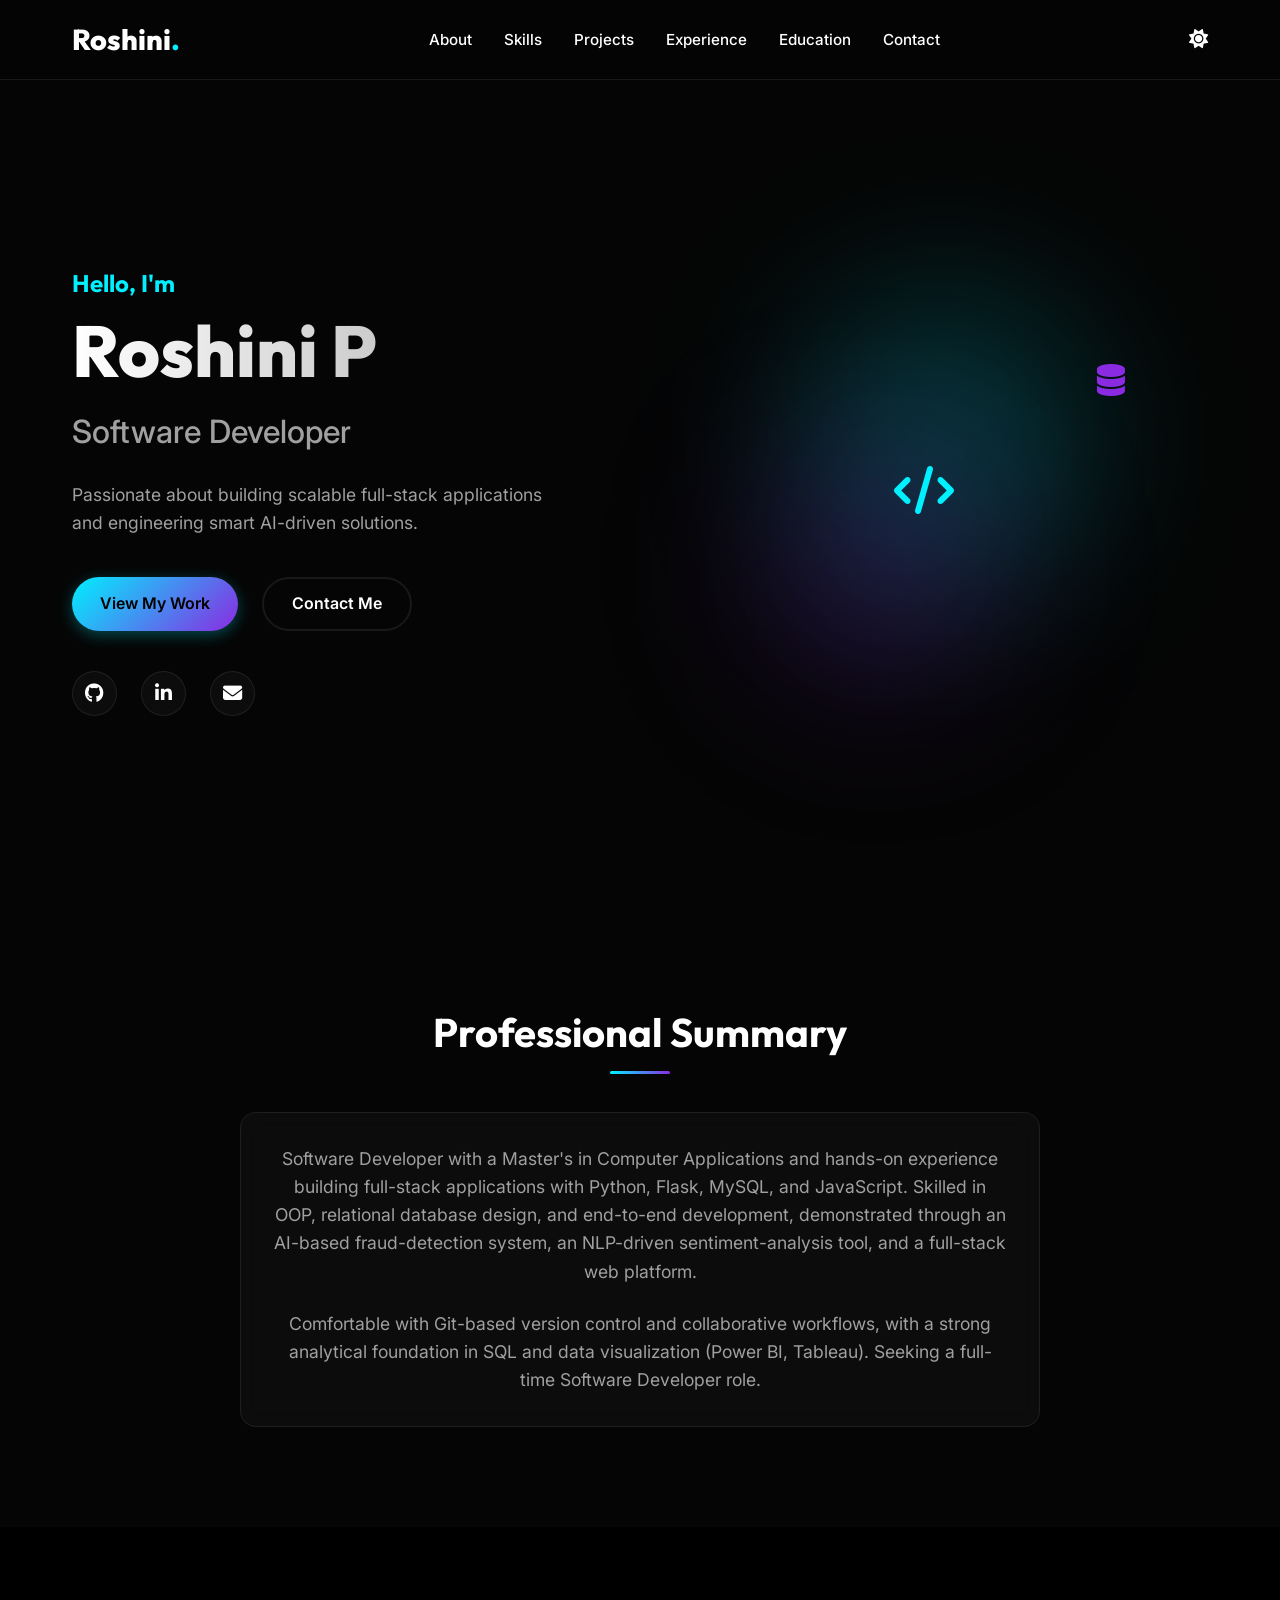
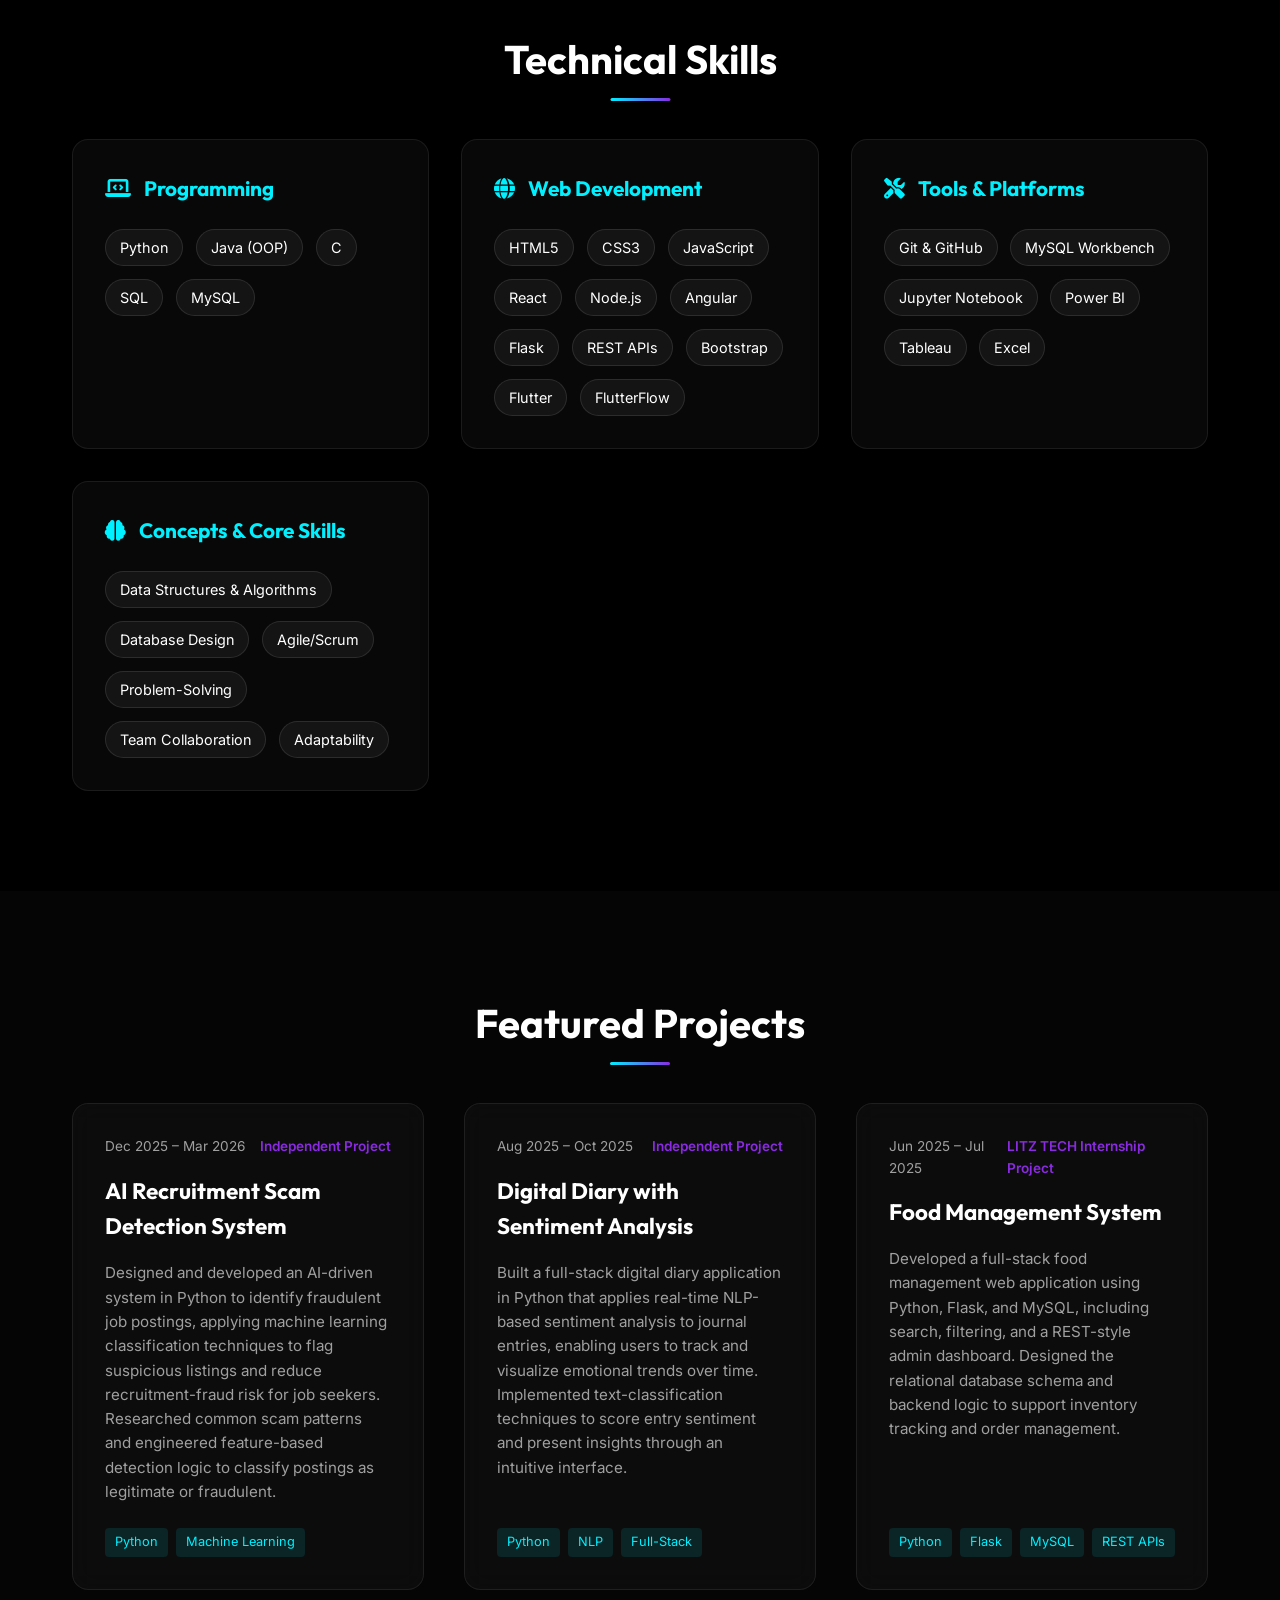
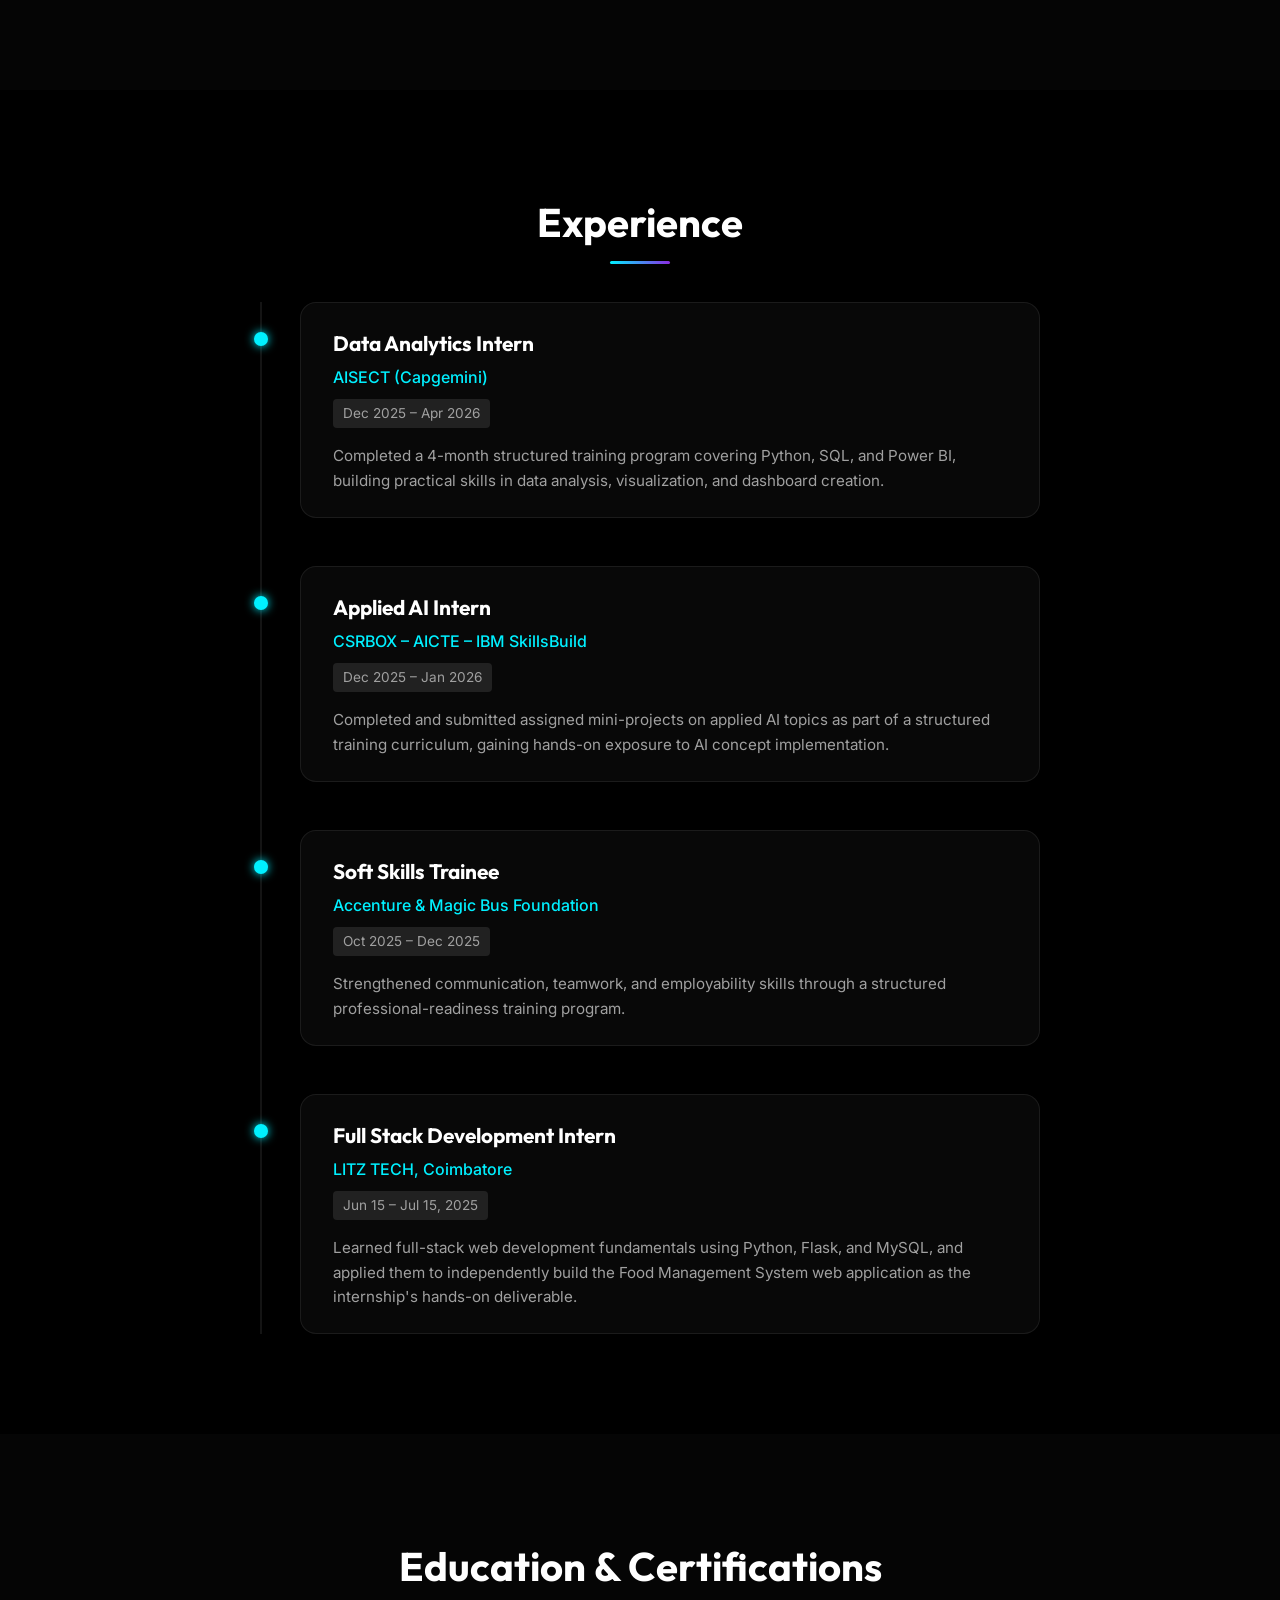
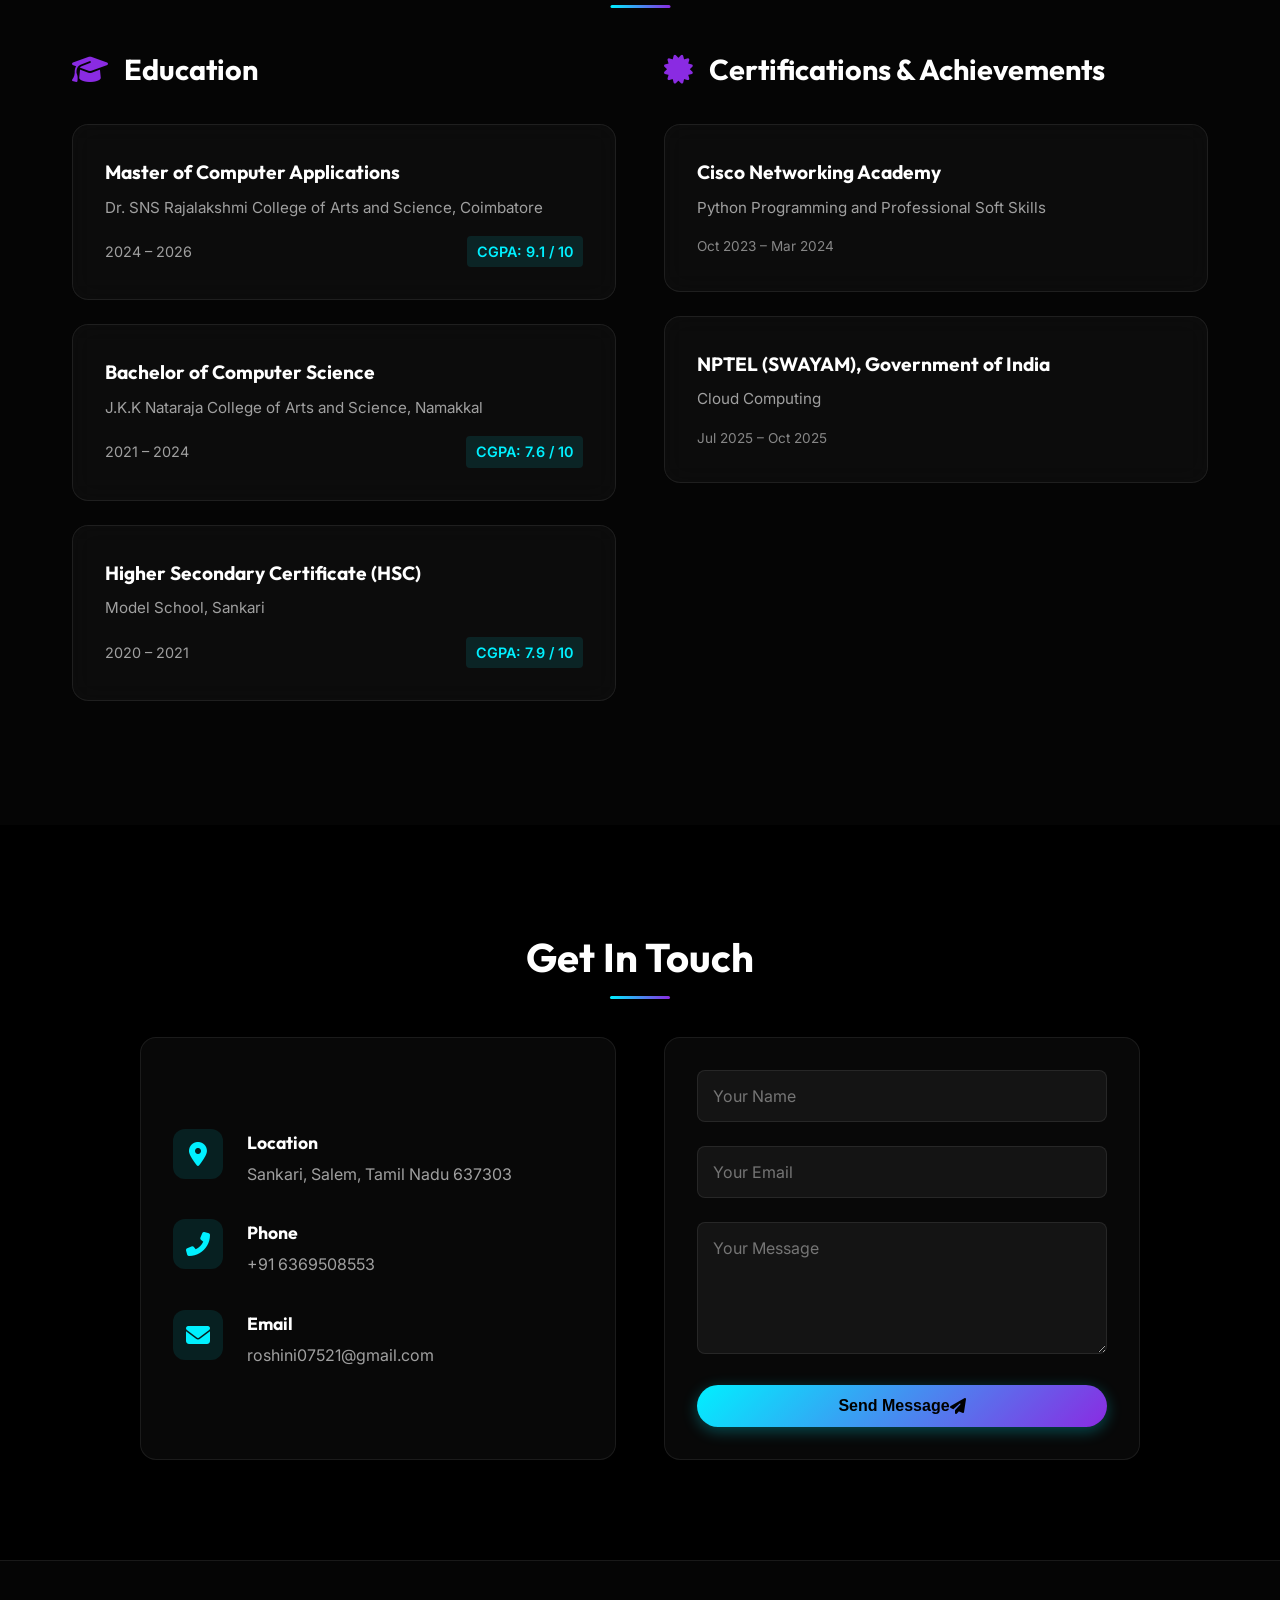
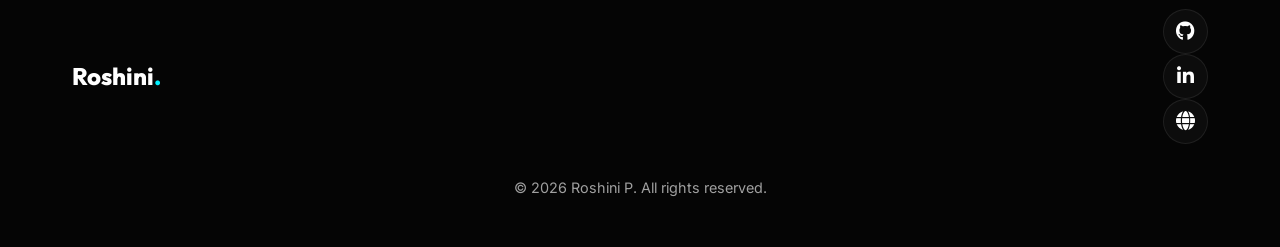
==== index.html @ 3c731b58 "Update contact form to use Formspree" ====
<!DOCTYPE html>
<html lang="en">
<head>
    <meta charset="UTF-8">
    <meta name="viewport" content="width=device-width, initial-scale=1.0">
    <title>Roshini P | Software Developer</title>
    <meta name="description" content="Portfolio of Roshini P, a Software Developer skilled in full-stack development, Python, JavaScript, and Machine Learning.">
    <!-- Google Fonts -->
    <link rel="preconnect" href="https://fonts.googleapis.com">
    <link rel="preconnect" href="https://fonts.gstatic.com" crossorigin>
    <link href="https://fonts.googleapis.com/css2?family=Inter:wght@300;400;500;600&family=Outfit:wght@400;600;800&display=swap" rel="stylesheet">
    <!-- FontAwesome for Icons -->
    <link rel="stylesheet" href="https://cdnjs.cloudflare.com/ajax/libs/font-awesome/6.4.0/css/all.min.css">
    <link rel="stylesheet" href="css/style.css">
</head>
<body>

    <!-- Navigation -->
    <nav class="navbar" id="navbar">
        <div class="nav-container">
            <a href="#" class="logo">Roshini<span>.</span></a>
            <ul class="nav-links">
                <li><a href="#about">About</a></li>
                <li><a href="#skills">Skills</a></li>
                <li><a href="#projects">Projects</a></li>
                <li><a href="#experience">Experience</a></li>
                <li><a href="#education">Education</a></li>
                <li><a href="#contact">Contact</a></li>
            </ul>
            <div class="nav-controls">
                <button id="theme-toggle" class="theme-toggle" aria-label="Toggle Theme">
                    <i class="fas fa-sun"></i>
                </button>
                <div class="hamburger">
                    <i class="fas fa-bars"></i>
                </div>
            </div>
        </div>
    </nav>

    <!-- Hero Section -->
    <section class="hero" id="home">
        <div class="hero-content reveal">
            <h2 class="greeting">Hello, I'm</h2>
            <h1 class="name">Roshini P</h1>
            <h3 class="title">Software Developer</h3>
            <p class="hero-summary">
                Passionate about building scalable full-stack applications and engineering smart AI-driven solutions.
            </p>
            <div class="hero-buttons">
                <a href="#projects" class="btn btn-primary">View My Work</a>
                <a href="#contact" class="btn btn-secondary">Contact Me</a>
            </div>
            <div class="social-links">
                <a href="https://github.com/ROSHINI075" target="_blank" rel="noopener noreferrer"><i class="fab fa-github"></i></a>
                <a href="https://linkedin.com/in/roshini-p-575342328" target="_blank" rel="noopener noreferrer"><i class="fab fa-linkedin-in"></i></a>
                <a href="mailto:roshini07521@gmail.com"><i class="fas fa-envelope"></i></a>
            </div>
        </div>
        <div class="hero-visual reveal-right">
            <!-- Abstract decorative elements -->
            <div class="circle circle-1"></div>
            <div class="circle circle-2"></div>
            <div class="glass-card decorative">
                <i class="fas fa-code"></i>
            </div>
            <div class="glass-card decorative small">
                <i class="fas fa-database"></i>
            </div>
        </div>
    </section>

    <!-- About Section -->
    <section class="about section" id="about">
        <div class="container">
            <h2 class="section-title reveal">Professional Summary</h2>
            <div class="about-content glass-panel reveal-up">
                <p>
                    Software Developer with a Master's in Computer Applications and hands-on experience building full-stack applications with Python, Flask, MySQL, and JavaScript. 
                    Skilled in OOP, relational database design, and end-to-end development, demonstrated through an AI-based fraud-detection system, an NLP-driven sentiment-analysis tool, and a full-stack web platform. 
                </p>
                <p>
                    Comfortable with Git-based version control and collaborative workflows, with a strong analytical foundation in SQL and data visualization (Power BI, Tableau). Seeking a full-time Software Developer role.
                </p>
            </div>
        </div>
    </section>

    <!-- Skills Section -->
    <section class="skills section bg-darker" id="skills">
        <div class="container">
            <h2 class="section-title reveal">Technical Skills</h2>
            <div class="skills-grid">
                
                <div class="skill-category glass-panel reveal-up" style="--delay: 0.1s">
                    <h3><i class="fas fa-laptop-code"></i> Programming</h3>
                    <div class="skill-tags">
                        <span>Python</span>
                        <span>Java (OOP)</span>
                        <span>C</span>
                        <span>SQL</span>
                        <span>MySQL</span>
                    </div>
                </div>

                <div class="skill-category glass-panel reveal-up" style="--delay: 0.2s">
                    <h3><i class="fas fa-globe"></i> Web Development</h3>
                    <div class="skill-tags">
                        <span>HTML5</span>
                        <span>CSS3</span>
                        <span>JavaScript</span>
                        <span>React</span>
                        <span>Node.js</span>
                        <span>Angular</span>
                        <span>Flask</span>
                        <span>REST APIs</span>
                        <span>Bootstrap</span>
                        <span>Flutter</span>
                        <span>FlutterFlow</span>
                    </div>
                </div>

                <div class="skill-category glass-panel reveal-up" style="--delay: 0.3s">
                    <h3><i class="fas fa-tools"></i> Tools & Platforms</h3>
                    <div class="skill-tags">
                        <span>Git & GitHub</span>
                        <span>MySQL Workbench</span>
                        <span>Jupyter Notebook</span>
                        <span>Power BI</span>
                        <span>Tableau</span>
                        <span>Excel</span>
                    </div>
                </div>

                <div class="skill-category glass-panel reveal-up" style="--delay: 0.4s">
                    <h3><i class="fas fa-brain"></i> Concepts & Core Skills</h3>
                    <div class="skill-tags">
                        <span>Data Structures & Algorithms</span>
                        <span>Database Design</span>
                        <span>Agile/Scrum</span>
                        <span>Problem-Solving</span>
                        <span>Team Collaboration</span>
                        <span>Adaptability</span>
                    </div>
                </div>

            </div>
        </div>
    </section>

    <!-- Projects Section -->
    <section class="projects section" id="projects">
        <div class="container">
            <h2 class="section-title reveal">Featured Projects</h2>
            <div class="projects-grid">
                
                <!-- Project 1 -->
                <div class="project-card glass-panel reveal-up">
                    <div class="project-content">
                        <div class="project-header">
                            <span class="project-date">Dec 2025 – Mar 2026</span>
                            <span class="project-type">Independent Project</span>
                        </div>
                        <h3 class="project-title">AI Recruitment Scam Detection System</h3>
                        <p class="project-desc">
                            Designed and developed an AI-driven system in Python to identify fraudulent job postings, applying machine learning classification techniques to flag suspicious listings and reduce recruitment-fraud risk for job seekers.
                            Researched common scam patterns and engineered feature-based detection logic to classify postings as legitimate or fraudulent.
                        </p>
                        <div class="project-tech">
                            <span>Python</span>
                            <span>Machine Learning</span>
                        </div>
                    </div>
                </div>

                <!-- Project 2 -->
                <div class="project-card glass-panel reveal-up" style="--delay: 0.1s">
                    <div class="project-content">
                        <div class="project-header">
                            <span class="project-date">Aug 2025 – Oct 2025</span>
                            <span class="project-type">Independent Project</span>
                        </div>
                        <h3 class="project-title">Digital Diary with Sentiment Analysis</h3>
                        <p class="project-desc">
                            Built a full-stack digital diary application in Python that applies real-time NLP-based sentiment analysis to journal entries, enabling users to track and visualize emotional trends over time. 
                            Implemented text-classification techniques to score entry sentiment and present insights through an intuitive interface.
                        </p>
                        <div class="project-tech">
                            <span>Python</span>
                            <span>NLP</span>
                            <span>Full-Stack</span>
                        </div>
                    </div>
                </div>

                <!-- Project 3 -->
                <div class="project-card glass-panel reveal-up" style="--delay: 0.2s">
                    <div class="project-content">
                        <div class="project-header">
                            <span class="project-date">Jun 2025 – Jul 2025</span>
                            <span class="project-type">LITZ TECH Internship Project</span>
                        </div>
                        <h3 class="project-title">Food Management System</h3>
                        <p class="project-desc">
                            Developed a full-stack food management web application using Python, Flask, and MySQL, including search, filtering, and a REST-style admin dashboard. 
                            Designed the relational database schema and backend logic to support inventory tracking and order management.
                        </p>
                        <div class="project-tech">
                            <span>Python</span>
                            <span>Flask</span>
                            <span>MySQL</span>
                            <span>REST APIs</span>
                        </div>
                    </div>
                </div>

            </div>
        </div>
    </section>

    <!-- Experience Section -->
    <section class="experience section bg-darker" id="experience">
        <div class="container">
            <h2 class="section-title reveal">Experience</h2>
            <div class="timeline">
                
                <div class="timeline-item reveal-up">
                    <div class="timeline-dot"></div>
                    <div class="timeline-content glass-panel">
                        <h3 class="timeline-title">Data Analytics Intern</h3>
                        <h4 class="timeline-subtitle">AISECT (Capgemini)</h4>
                        <span class="timeline-date">Dec 2025 – Apr 2026</span>
                        <p>Completed a 4-month structured training program covering Python, SQL, and Power BI, building practical skills in data analysis, visualization, and dashboard creation.</p>
                    </div>
                </div>

                <div class="timeline-item reveal-up">
                    <div class="timeline-dot"></div>
                    <div class="timeline-content glass-panel">
                        <h3 class="timeline-title">Applied AI Intern</h3>
                        <h4 class="timeline-subtitle">CSRBOX – AICTE – IBM SkillsBuild</h4>
                        <span class="timeline-date">Dec 2025 – Jan 2026</span>
                        <p>Completed and submitted assigned mini-projects on applied AI topics as part of a structured training curriculum, gaining hands-on exposure to AI concept implementation.</p>
                    </div>
                </div>

                <div class="timeline-item reveal-up">
                    <div class="timeline-dot"></div>
                    <div class="timeline-content glass-panel">
                        <h3 class="timeline-title">Soft Skills Trainee</h3>
                        <h4 class="timeline-subtitle">Accenture & Magic Bus Foundation</h4>
                        <span class="timeline-date">Oct 2025 – Dec 2025</span>
                        <p>Strengthened communication, teamwork, and employability skills through a structured professional-readiness training program.</p>
                    </div>
                </div>
                
                <div class="timeline-item reveal-up">
                    <div class="timeline-dot"></div>
                    <div class="timeline-content glass-panel">
                        <h3 class="timeline-title">Full Stack Development Intern</h3>
                        <h4 class="timeline-subtitle">LITZ TECH, Coimbatore</h4>
                        <span class="timeline-date">Jun 15 – Jul 15, 2025</span>
                        <p>Learned full-stack web development fundamentals using Python, Flask, and MySQL, and applied them to independently build the Food Management System web application as the internship's hands-on deliverable.</p>
                    </div>
                </div>

            </div>
        </div>
    </section>

    <!-- Education & Certifications Section -->
    <section class="education section" id="education">
        <div class="container">
            <h2 class="section-title reveal">Education & Certifications</h2>
            
            <div class="edu-cert-grid">
                <!-- Education -->
                <div class="edu-column">
                    <h3 class="column-title reveal-up"><i class="fas fa-graduation-cap"></i> Education</h3>
                    
                    <div class="edu-card glass-panel reveal-up" style="--delay: 0.1s">
                        <h4>Master of Computer Applications</h4>
                        <p class="edu-inst">Dr. SNS Rajalakshmi College of Arts and Science, Coimbatore</p>
                        <div class="edu-meta">
                            <span>2024 – 2026</span>
                            <span class="highlight-badge">CGPA: 9.1 / 10</span>
                        </div>
                    </div>

                    <div class="edu-card glass-panel reveal-up" style="--delay: 0.2s">
                        <h4>Bachelor of Computer Science</h4>
                        <p class="edu-inst">J.K.K Nataraja College of Arts and Science, Namakkal</p>
                        <div class="edu-meta">
                            <span>2021 – 2024</span>
                            <span class="highlight-badge">CGPA: 7.6 / 10</span>
                        </div>
                    </div>

                    <div class="edu-card glass-panel reveal-up" style="--delay: 0.3s">
                        <h4>Higher Secondary Certificate (HSC)</h4>
                        <p class="edu-inst">Model School, Sankari</p>
                        <div class="edu-meta">
                            <span>2020 – 2021</span>
                            <span class="highlight-badge">CGPA: 7.9 / 10</span>
                        </div>
                    </div>
                </div>

                <!-- Certifications -->
                <div class="cert-column">
                    <h3 class="column-title reveal-up"><i class="fas fa-certificate"></i> Certifications & Achievements</h3>
                    
                    <div class="cert-card glass-panel reveal-up" style="--delay: 0.1s">
                        <h4>Cisco Networking Academy</h4>
                        <p>Python Programming and Professional Soft Skills</p>
                        <span class="cert-date">Oct 2023 – Mar 2024</span>
                    </div>

                    <div class="cert-card glass-panel reveal-up" style="--delay: 0.2s">
                        <h4>NPTEL (SWAYAM), Government of India</h4>
                        <p>Cloud Computing</p>
                        <span class="cert-date">Jul 2025 – Oct 2025</span>
                    </div>
                </div>
            </div>
        </div>
    </section>

    <!-- Contact Section -->
    <section class="contact section bg-darker" id="contact">
        <div class="container">
            <h2 class="section-title reveal">Get In Touch</h2>
            <div class="contact-wrapper">
                <div class="contact-info glass-panel reveal-up">
                    <div class="contact-item">
                        <div class="icon-box"><i class="fas fa-map-marker-alt"></i></div>
                        <div>
                            <h4>Location</h4>
                            <p>Sankari, Salem, Tamil Nadu 637303</p>
                        </div>
                    </div>
                    <div class="contact-item">
                        <div class="icon-box"><i class="fas fa-phone-alt"></i></div>
                        <div>
                            <h4>Phone</h4>
                            <p>+91 6369508553</p>
                        </div>
                    </div>
                    <div class="contact-item">
                        <div class="icon-box"><i class="fas fa-envelope"></i></div>
                        <div>
                            <h4>Email</h4>
                            <p><a href="mailto:roshini07521@gmail.com">roshini07521@gmail.com</a></p>
                        </div>
                    </div>
                </div>
                
                <div class="contact-form-container glass-panel reveal-up" style="--delay: 0.2s">
                    <form class="contact-form" action="https://formspree.io/f/xnpnqpvy" method="POST">
                        <div class="form-group">
                            <input type="text" name="name" placeholder="Your Name" required>
                        </div>
                        <div class="form-group">
                            <input type="email" name="email" placeholder="Your Email" required>
                        </div>
                        <div class="form-group">
                            <textarea name="message" rows="5" placeholder="Your Message" required></textarea>
                        </div>
                        <button type="submit" class="btn btn-primary w-100">Send Message <i class="fas fa-paper-plane"></i></button>
                    </form>
                </div>
            </div>
        </div>
    </section>

    <!-- Footer -->
    <footer>
        <div class="container">
            <div class="footer-content">
                <div class="footer-logo">Roshini<span>.</span></div>
                <div class="social-links footer-social">
                    <a href="https://github.com/ROSHINI075" target="_blank" rel="noopener noreferrer"><i class="fab fa-github"></i></a>
                    <a href="https://linkedin.com/in/roshini-p-575342328" target="_blank" rel="noopener noreferrer"><i class="fab fa-linkedin-in"></i></a>
                    <a href="https://roshini075.github.io/portfolio" target="_blank" rel="noopener noreferrer"><i class="fas fa-globe"></i></a>
                </div>
            </div>
            <div class="copyright">
                <p>&copy; 2026 Roshini P. All rights reserved.</p>
            </div>
        </div>
    </footer>

    <!-- Scripts -->
    <script src="js/script.js"></script>
</body>
</html>
---- css/style.css ----
/* =========================================
   CSS Variables & Theme Tokens
   ========================================= */
:root {
    /* Colors */
    --bg-color: #050505;
    --bg-darker: #000000;
    --text-primary: #ffffff;
    --text-secondary: #a0a0a0;
    --primary-color: #00f0ff;
    --secondary-color: #8a2be2;
    --glass-bg: rgba(255, 255, 255, 0.03);
    --glass-border: rgba(255, 255, 255, 0.08);
    --glass-hover: rgba(255, 255, 255, 0.08);
    
    /* Typography */
    --font-main: 'Inter', sans-serif;
    --font-heading: 'Outfit', sans-serif;
    
    /* Layout */
    --nav-height: 80px;
    --container-width: 1200px;
    
    /* Animations */
    --transition-fast: 0.2s ease;
    --transition-normal: 0.4s ease;
    --transition-slow: 0.8s cubic-bezier(0.16, 1, 0.3, 1);
}

/* Light Theme Variables */
body.light-theme {
    --bg-color: #f8fafc;
    --bg-darker: #f1f5f9;
    --text-primary: #0f172a;
    --text-secondary: #475569;
    --primary-color: #0284c7;
    --secondary-color: #7c3aed;
    --glass-bg: rgba(255, 255, 255, 0.7);
    --glass-border: rgba(0, 0, 0, 0.1);
    --glass-hover: rgba(255, 255, 255, 0.9);
}

/* =========================================
   Reset & Base Styles
   ========================================= */
* {
    margin: 0;
    padding: 0;
    box-sizing: border-box;
}

html {
    scroll-behavior: smooth;
}

body {
    font-family: var(--font-main);
    background-color: var(--bg-color);
    color: var(--text-primary);
    line-height: 1.6;
    overflow-x: hidden;
}

a {
    text-decoration: none;
    color: inherit;
}

ul {
    list-style: none;
}

.container {
    max-width: var(--container-width);
    margin: 0 auto;
    padding: 0 2rem;
}

.section {
    padding: 100px 0;
}

.bg-darker {
    background-color: var(--bg-darker);
}

.section-title {
    font-family: var(--font-heading);
    font-size: 2.5rem;
    margin-bottom: 3rem;
    text-align: center;
    position: relative;
    display: inline-block;
    left: 50%;
    transform: translateX(-50%);
}

.section-title::after {
    content: '';
    position: absolute;
    bottom: -10px;
    left: 50%;
    transform: translateX(-50%);
    width: 60px;
    height: 3px;
    background: linear-gradient(90deg, var(--primary-color), var(--secondary-color));
    border-radius: 2px;
}

/* =========================================
   Glassmorphism Utilities
   ========================================= */
.glass-panel {
    background: var(--glass-bg);
    backdrop-filter: blur(12px);
    -webkit-backdrop-filter: blur(12px);
    border: 1px solid var(--glass-border);
    border-radius: 16px;
    padding: 2rem;
    transition: transform var(--transition-normal), background var(--transition-fast);
}

.glass-panel:hover {
    background: var(--glass-hover);
    transform: translateY(-5px);
}

/* =========================================
   Buttons
   ========================================= */
.btn {
    display: inline-flex;
    align-items: center;
    justify-content: center;
    padding: 12px 28px;
    border-radius: 30px;
    font-weight: 600;
    font-size: 1rem;
    cursor: pointer;
    transition: all var(--transition-fast);
    border: none;
    outline: none;
}

.btn-primary {
    background: linear-gradient(135deg, var(--primary-color), var(--secondary-color));
    color: #000;
    box-shadow: 0 4px 15px rgba(0, 240, 255, 0.3);
}

.btn-primary:hover {
    box-shadow: 0 6px 20px rgba(0, 240, 255, 0.5);
    transform: translateY(-2px);
}

.btn-secondary {
    background: transparent;
    color: var(--text-primary);
    border: 2px solid var(--glass-border);
}

.btn-secondary:hover {
    border-color: var(--primary-color);
    color: var(--primary-color);
}

.w-100 {
    width: 100%;
}

/* =========================================
   Navigation
   ========================================= */
.navbar {
    position: fixed;
    top: 0;
    left: 0;
    width: 100%;
    height: var(--nav-height);
    z-index: 1000;
    background: rgba(5, 5, 5, 0.7);
    backdrop-filter: blur(10px);
    -webkit-backdrop-filter: blur(10px);
    border-bottom: 1px solid var(--glass-border);
    transition: all var(--transition-normal);
}

body.light-theme .navbar {
    background: rgba(255, 255, 255, 0.7);
}

.navbar.scrolled {
    height: 70px;
    background: rgba(0, 0, 0, 0.9);
}

body.light-theme .navbar.scrolled {
    background: rgba(255, 255, 255, 0.95);
}

.nav-container {
    max-width: var(--container-width);
    margin: 0 auto;
    padding: 0 2rem;
    display: flex;
    justify-content: space-between;
    align-items: center;
    height: 100%;
}

.logo {
    font-family: var(--font-heading);
    font-size: 1.8rem;
    font-weight: 800;
    color: var(--text-primary);
}

.logo span {
    color: var(--primary-color);
}

.nav-links {
    display: flex;
    gap: 2rem;
}

.nav-links a {
    font-size: 0.95rem;
    font-weight: 500;
    position: relative;
    padding: 5px 0;
    transition: color var(--transition-fast);
}

.nav-links a::after {
    content: '';
    position: absolute;
    bottom: 0;
    left: 0;
    width: 0;
    height: 2px;
    background: var(--primary-color);
    transition: width var(--transition-normal);
}

.nav-links a:hover,
.nav-links a.active {
    color: var(--primary-color);
}

.nav-links a:hover::after,
.nav-links a.active::after {
    width: 100%;
}

.nav-controls {
    display: flex;
    align-items: center;
    gap: 1.5rem;
}

.theme-toggle {
    background: none;
    border: none;
    color: var(--text-primary);
    font-size: 1.2rem;
    cursor: pointer;
    transition: color var(--transition-fast);
    display: flex;
    align-items: center;
    justify-content: center;
}

.theme-toggle:hover {
    color: var(--primary-color);
}

.hamburger {
    display: none;
    font-size: 1.5rem;
    cursor: pointer;
    color: var(--text-primary);
}

/* =========================================
   Hero Section
   ========================================= */
.hero {
    min-height: 100vh;
    display: flex;
    align-items: center;
    padding-top: var(--nav-height);
    position: relative;
    overflow: hidden;
    max-width: var(--container-width);
    margin: 0 auto;
    padding-left: 2rem;
    padding-right: 2rem;
}

.hero-content {
    flex: 1;
    z-index: 2;
}

.greeting {
    font-family: var(--font-heading);
    font-size: 1.5rem;
    color: var(--primary-color);
    margin-bottom: 0.5rem;
}

.name {
    font-family: var(--font-heading);
    font-size: 4.5rem;
    font-weight: 800;
    line-height: 1.1;
    margin-bottom: 1rem;
    background: linear-gradient(to right, #fff, #a0a0a0);
    -webkit-background-clip: text;
    -webkit-text-fill-color: transparent;
}

.title {
    font-size: 2rem;
    color: var(--text-secondary);
    margin-bottom: 1.5rem;
    font-weight: 500;
}

.hero-summary {
    font-size: 1.1rem;
    color: var(--text-secondary);
    max-width: 500px;
    margin-bottom: 2.5rem;
}

.hero-buttons {
    display: flex;
    gap: 1.5rem;
    margin-bottom: 2.5rem;
}

.hero .social-links {
    display: flex;
    gap: 1.5rem;
}

.social-links a {
    display: flex;
    align-items: center;
    justify-content: center;
    width: 45px;
    height: 45px;
    border-radius: 50%;
    background: var(--glass-bg);
    border: 1px solid var(--glass-border);
    font-size: 1.2rem;
    transition: all var(--transition-fast);
}

.social-links a:hover {
    background: var(--primary-color);
    color: #000;
    transform: translateY(-3px);
    box-shadow: 0 4px 15px rgba(0, 240, 255, 0.3);
}

.hero-visual {
    flex: 1;
    position: relative;
    height: 500px;
    display: flex;
    align-items: center;
    justify-content: center;
}

/* Abstract Decorations */
.circle {
    position: absolute;
    border-radius: 50%;
    filter: blur(80px);
    z-index: 0;
}

.circle-1 {
    width: 300px;
    height: 300px;
    background: rgba(0, 240, 255, 0.2);
    top: 10%;
    right: 20%;
    animation: float 8s ease-in-out infinite;
}

.circle-2 {
    width: 250px;
    height: 250px;
    background: rgba(138, 43, 226, 0.2);
    bottom: 10%;
    left: 20%;
    animation: float 10s ease-in-out infinite reverse;
}

.decorative {
    position: absolute;
    z-index: 1;
    display: flex;
    align-items: center;
    justify-content: center;
    font-size: 3rem;
    color: var(--primary-color);
    width: 120px;
    height: 120px;
    border-radius: 20px;
    animation: float 6s ease-in-out infinite;
}

.decorative.small {
    width: 80px;
    height: 80px;
    font-size: 2rem;
    top: 20%;
    right: 10%;
    animation-delay: -3s;
    color: var(--secondary-color);
}

@keyframes float {
    0%, 100% { transform: translateY(0) rotate(0deg); }
    50% { transform: translateY(-20px) rotate(5deg); }
}

/* =========================================
   About Section
   ========================================= */
.about-content {
    max-width: 800px;
    margin: 0 auto;
    text-align: center;
}

.about-content p {
    margin-bottom: 1.5rem;
    font-size: 1.1rem;
    color: var(--text-secondary);
}

.about-content p:last-child {
    margin-bottom: 0;
}

/* =========================================
   Skills Section
   ========================================= */
.skills-grid {
    display: grid;
    grid-template-columns: repeat(auto-fit, minmax(280px, 1fr));
    gap: 2rem;
}

.skill-category h3 {
    font-family: var(--font-heading);
    margin-bottom: 1.5rem;
    display: flex;
    align-items: center;
    gap: 0.8rem;
    font-size: 1.3rem;
    color: var(--primary-color);
}

.skill-tags {
    display: flex;
    flex-wrap: wrap;
    gap: 0.8rem;
}

.skill-tags span {
    padding: 6px 14px;
    background: rgba(255, 255, 255, 0.05);
    border: 1px solid rgba(255, 255, 255, 0.1);
    border-radius: 20px;
    font-size: 0.9rem;
    transition: all var(--transition-fast);
}

.skill-tags span:hover {
    background: var(--primary-color);
    color: #000;
    border-color: var(--primary-color);
}

/* =========================================
   Projects Section
   ========================================= */
.projects-grid {
    display: grid;
    grid-template-columns: repeat(auto-fit, minmax(320px, 1fr));
    gap: 2.5rem;
}

.project-card {
    padding: 0;
    overflow: hidden;
    display: flex;
    flex-direction: column;
}

.project-content {
    padding: 2rem;
    display: flex;
    flex-direction: column;
    height: 100%;
}

.project-header {
    display: flex;
    justify-content: space-between;
    align-items: center;
    margin-bottom: 1rem;
    font-size: 0.85rem;
}

.project-date {
    color: var(--text-secondary);
}

.project-type {
    color: var(--secondary-color);
    font-weight: 600;
}

.project-title {
    font-family: var(--font-heading);
    font-size: 1.4rem;
    margin-bottom: 1rem;
    color: #fff;
}

.project-desc {
    color: var(--text-secondary);
    font-size: 0.95rem;
    margin-bottom: 1.5rem;
    flex-grow: 1;
}

.project-tech {
    display: flex;
    flex-wrap: wrap;
    gap: 0.5rem;
}

.project-tech span {
    font-size: 0.8rem;
    padding: 4px 10px;
    background: rgba(0, 240, 255, 0.1);
    color: var(--primary-color);
    border-radius: 4px;
}

/* =========================================
   Experience Timeline
   ========================================= */
.timeline {
    position: relative;
    max-width: 800px;
    margin: 0 auto;
}

.timeline::before {
    content: '';
    position: absolute;
    top: 0;
    left: 20px;
    height: 100%;
    width: 2px;
    background: var(--glass-border);
}

.timeline-item {
    position: relative;
    margin-bottom: 3rem;
    padding-left: 60px;
}

.timeline-item:last-child {
    margin-bottom: 0;
}

.timeline-dot {
    position: absolute;
    left: 14px;
    top: 30px;
    width: 14px;
    height: 14px;
    border-radius: 50%;
    background: var(--primary-color);
    box-shadow: 0 0 10px var(--primary-color);
    z-index: 1;
}

.timeline-content {
    padding: 1.5rem 2rem;
}

.timeline-title {
    font-family: var(--font-heading);
    font-size: 1.3rem;
    margin-bottom: 0.3rem;
}

.timeline-subtitle {
    color: var(--primary-color);
    font-size: 1rem;
    margin-bottom: 0.5rem;
    font-weight: 500;
}

.timeline-date {
    display: inline-block;
    padding: 4px 10px;
    background: rgba(255, 255, 255, 0.1);
    border-radius: 4px;
    font-size: 0.85rem;
    margin-bottom: 1rem;
    color: var(--text-secondary);
}

.timeline-content p {
    color: var(--text-secondary);
    font-size: 0.95rem;
}

/* =========================================
   Education Section
   ========================================= */
.edu-cert-grid {
    display: grid;
    grid-template-columns: 1fr 1fr;
    gap: 3rem;
}

.column-title {
    font-family: var(--font-heading);
    font-size: 1.8rem;
    margin-bottom: 2rem;
    display: flex;
    align-items: center;
    gap: 1rem;
}

.column-title i {
    color: var(--secondary-color);
}

.edu-card, .cert-card {
    margin-bottom: 1.5rem;
}

.edu-card h4, .cert-card h4 {
    font-family: var(--font-heading);
    font-size: 1.2rem;
    margin-bottom: 0.5rem;
}

.edu-inst {
    color: var(--text-secondary);
    margin-bottom: 1rem;
    font-size: 0.95rem;
}

.edu-meta {
    display: flex;
    justify-content: space-between;
    align-items: center;
    font-size: 0.9rem;
    color: var(--text-secondary);
}

.highlight-badge {
    background: rgba(0, 240, 255, 0.1);
    color: var(--primary-color);
    padding: 4px 10px;
    border-radius: 4px;
    font-weight: 600;
}

.cert-card p {
    color: var(--text-secondary);
    margin-bottom: 0.8rem;
    font-size: 0.95rem;
}

.cert-date {
    font-size: 0.85rem;
    color: rgba(255, 255, 255, 0.5);
}

/* =========================================
   Contact Section
   ========================================= */
.contact-wrapper {
    display: grid;
    grid-template-columns: 1fr 1fr;
    gap: 3rem;
    max-width: 1000px;
    margin: 0 auto;
}

.contact-info {
    display: flex;
    flex-direction: column;
    gap: 2rem;
    justify-content: center;
}

.contact-item {
    display: flex;
    align-items: flex-start;
    gap: 1.5rem;
}

.icon-box {
    width: 50px;
    height: 50px;
    background: rgba(0, 240, 255, 0.1);
    color: var(--primary-color);
    border-radius: 12px;
    display: flex;
    align-items: center;
    justify-content: center;
    font-size: 1.5rem;
    flex-shrink: 0;
}

.contact-item h4 {
    font-family: var(--font-heading);
    margin-bottom: 0.3rem;
    font-size: 1.1rem;
}

.contact-item p {
    color: var(--text-secondary);
}

.contact-item a {
    transition: color var(--transition-fast);
}

.contact-item a:hover {
    color: var(--primary-color);
}

.form-group {
    margin-bottom: 1.5rem;
}

.form-group input,
.form-group textarea {
    width: 100%;
    padding: 15px;
    background: rgba(255, 255, 255, 0.05);
    border: 1px solid var(--glass-border);
    border-radius: 8px;
    color: var(--text-primary);
    font-family: var(--font-main);
    font-size: 1rem;
    transition: all var(--transition-fast);
    outline: none;
}

.form-group input:focus,
.form-group textarea:focus {
    border-color: var(--primary-color);
    background: rgba(255, 255, 255, 0.1);
}

/* =========================================
   Footer
   ========================================= */
footer {
    border-top: 1px solid var(--glass-border);
    padding: 3rem 0;
    background: var(--bg-color);
}

.footer-content {
    display: flex;
    justify-content: space-between;
    align-items: center;
    margin-bottom: 2rem;
}

.footer-logo {
    font-family: var(--font-heading);
    font-size: 1.5rem;
    font-weight: 800;
}

.footer-logo span {
    color: var(--primary-color);
}

.copyright {
    text-align: center;
    color: var(--text-secondary);
    font-size: 0.9rem;
}

/* =========================================
   Animations & Reveal Classes
   ========================================= */
.reveal {
    opacity: 0;
    transition: all var(--transition-slow);
}

.reveal.active {
    opacity: 1;
}

.reveal-up {
    opacity: 0;
    transform: translateY(50px);
    transition: all var(--transition-slow);
}

.reveal-up.active {
    opacity: 1;
    transform: translateY(0);
}

.reveal-right {
    opacity: 0;
    transform: translateX(50px);
    transition: all var(--transition-slow);
}

.reveal-right.active {
    opacity: 1;
    transform: translateX(0);
}

/* Support for custom delay via inline styles */
[style*="--delay"] {
    transition-delay: var(--delay);
}

/* =========================================
   Responsive Design
   ========================================= */
@media (max-width: 992px) {
    .hero {
        flex-direction: column-reverse;
        text-align: center;
        padding-top: 120px;
    }
    
    .hero-buttons {
        justify-content: center;
    }
    
    .hero .social-links {
        justify-content: center;
    }
    
    .hero-visual {
        height: 350px;
        width: 100%;
        margin-bottom: 2rem;
    }
    
    .edu-cert-grid {
        grid-template-columns: 1fr;
    }
    
    .contact-wrapper {
        grid-template-columns: 1fr;
    }
}

@media (max-width: 768px) {
    .nav-links {
        position: fixed;
        top: var(--nav-height);
        right: -100%;
        width: 100%;
        height: calc(100vh - var(--nav-height));
        background: rgba(5, 5, 5, 0.95);
        backdrop-filter: blur(10px);
        flex-direction: column;
        align-items: center;
        justify-content: center;
        transition: right var(--transition-normal);
    }
    
    .nav-links.active {
        right: 0;
    }
    
    .hamburger {
        display: block;
    }
    
    .name {
        font-size: 3rem;
    }
    
    .title {
        font-size: 1.5rem;
    }
    
    .section-title {
        font-size: 2rem;
    }
    
    .timeline::before {
        left: 15px;
    }
    
    .timeline-dot {
        left: 9px;
    }
    
    .timeline-item {
        padding-left: 45px;
    }
    
    .timeline-content {
        padding: 1.2rem;
    }
}

@media (max-width: 480px) {
    .hero-buttons {
        flex-direction: column;
    }
    
    .section {
        padding: 60px 0;
    }
    
    .project-content {
        padding: 1.5rem;
    }
}
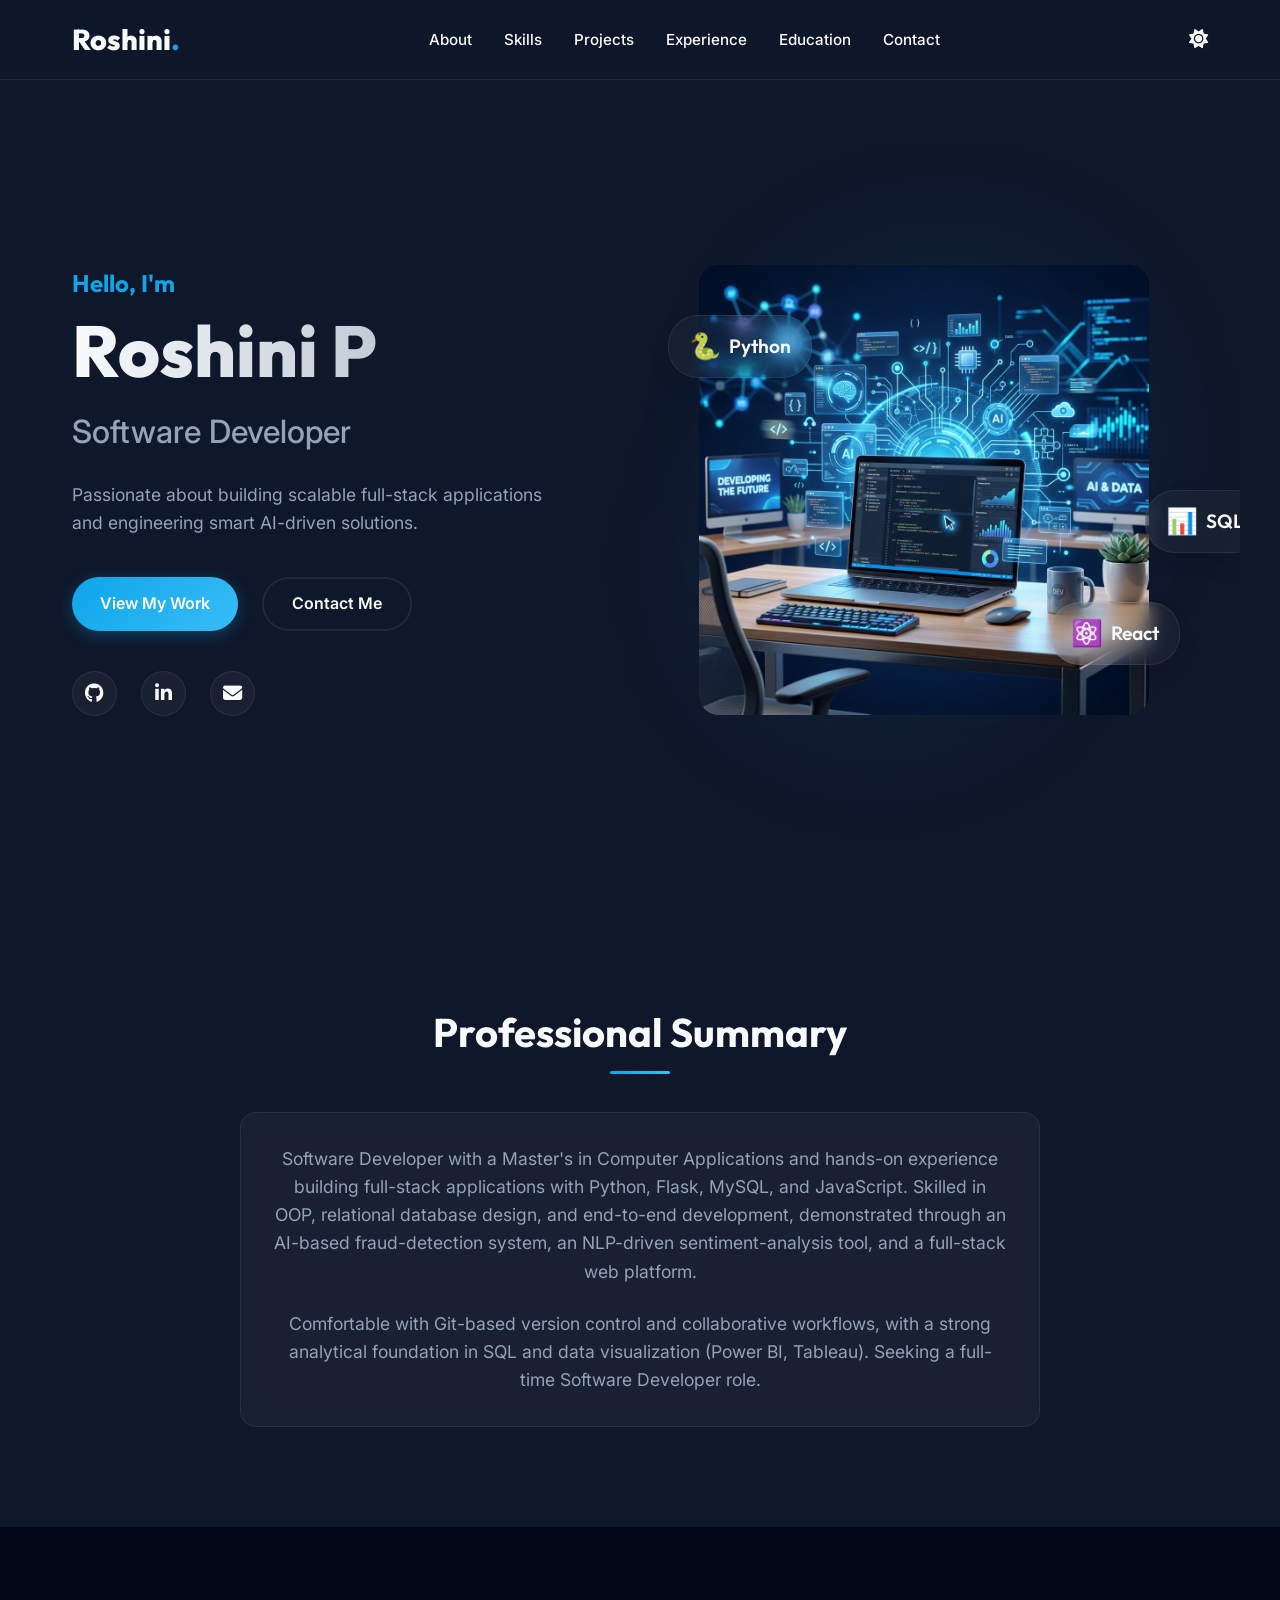
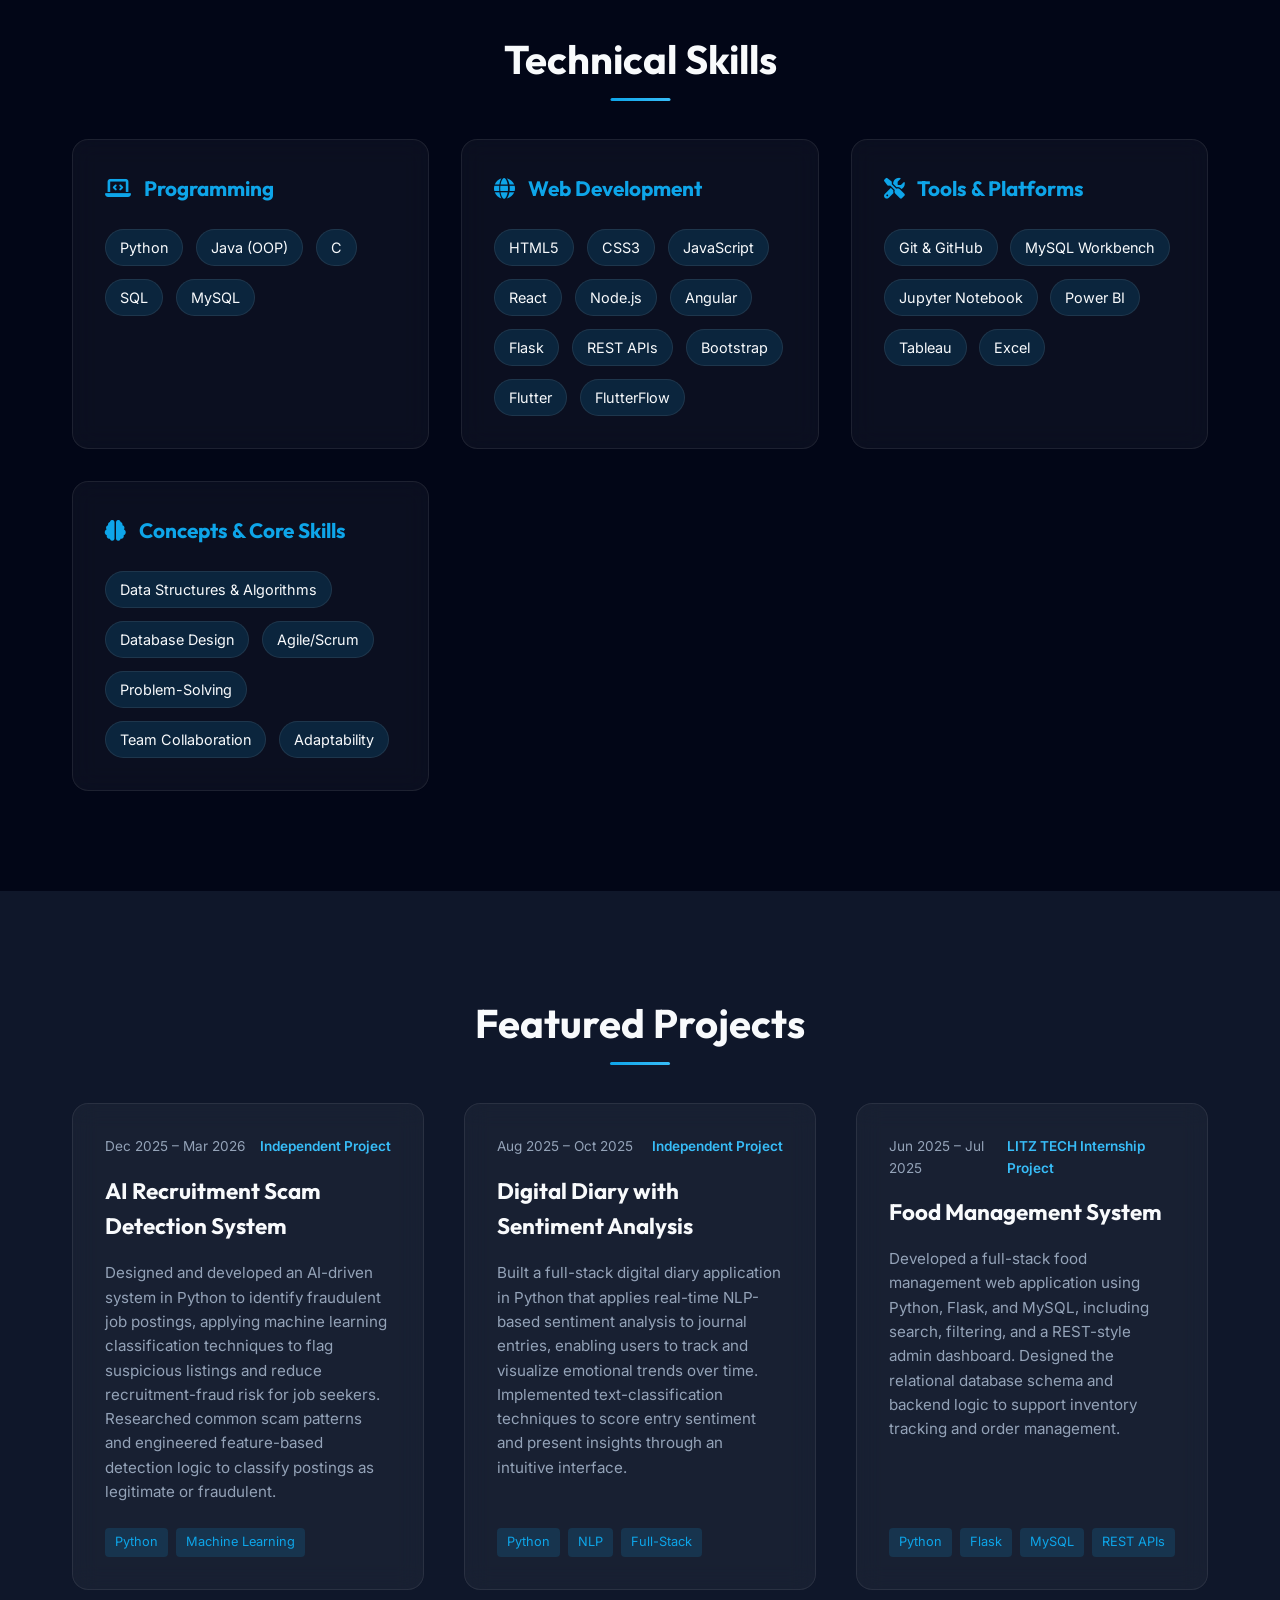
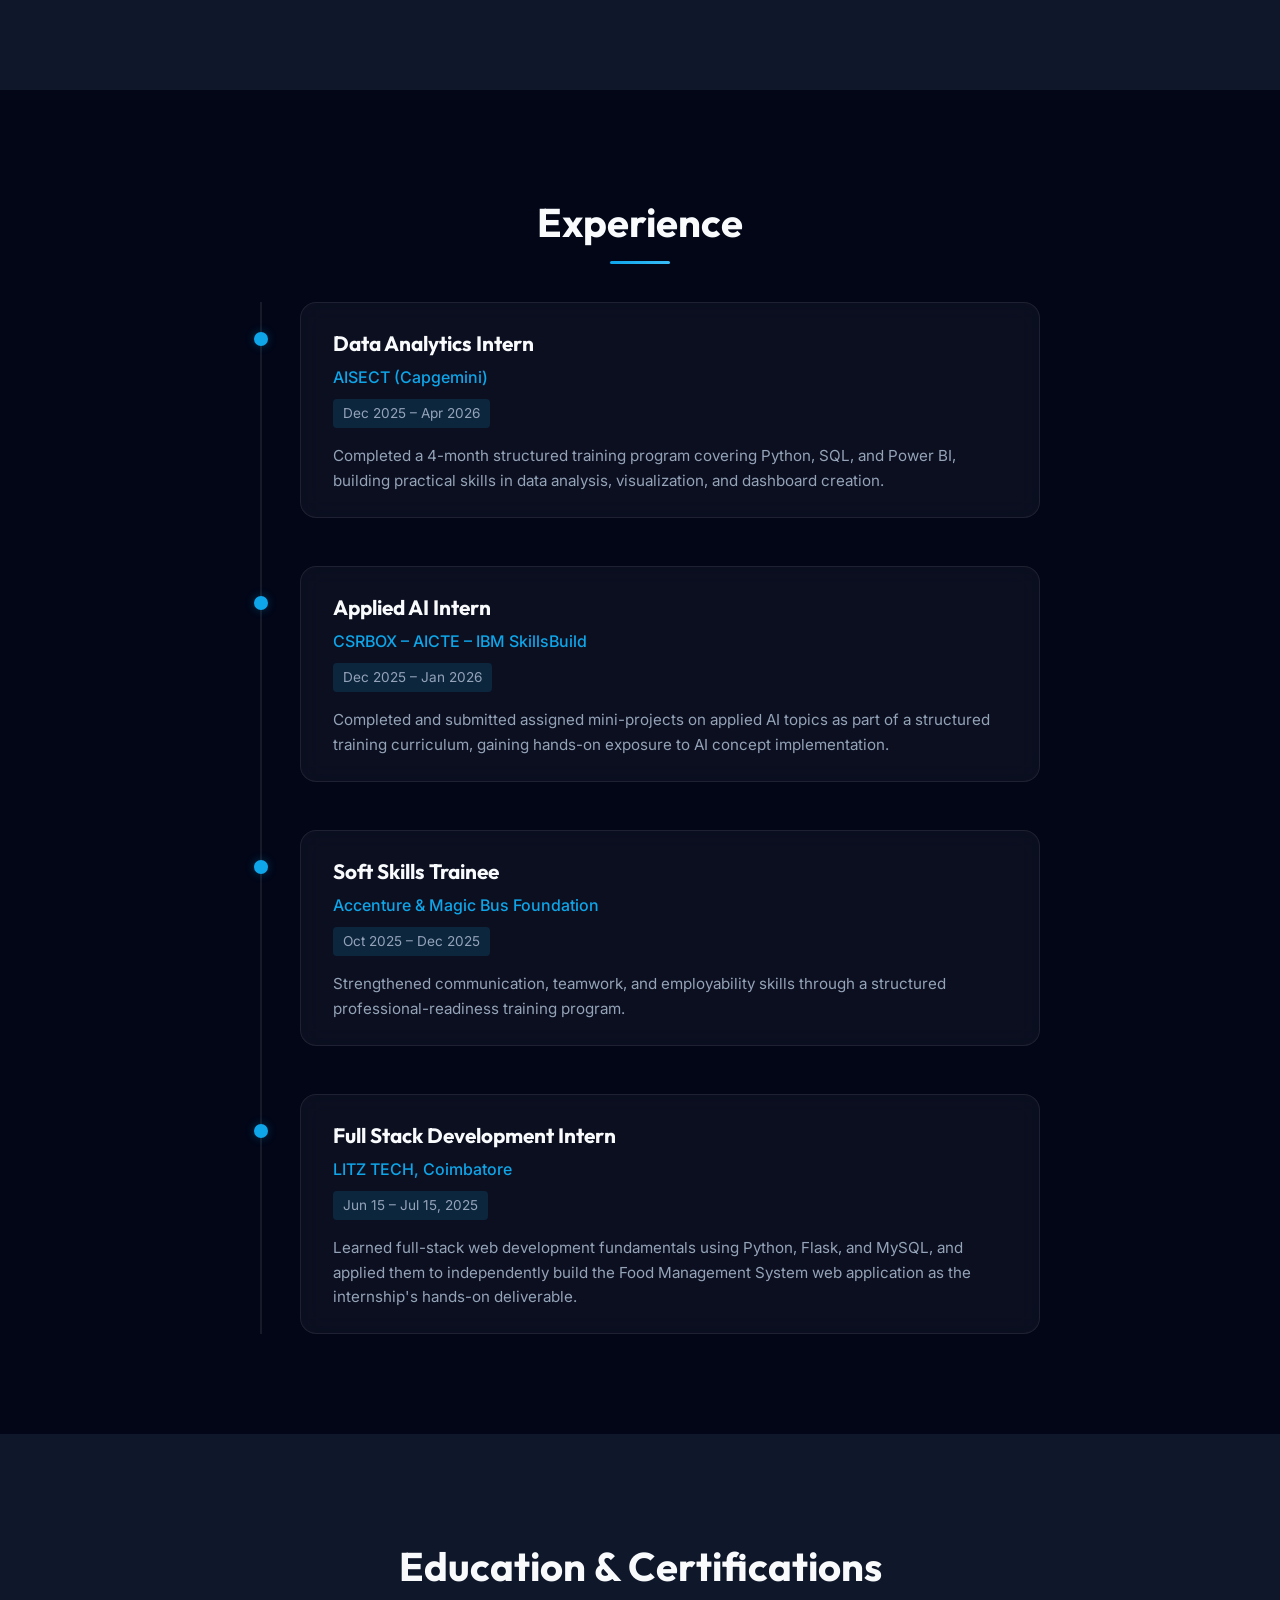
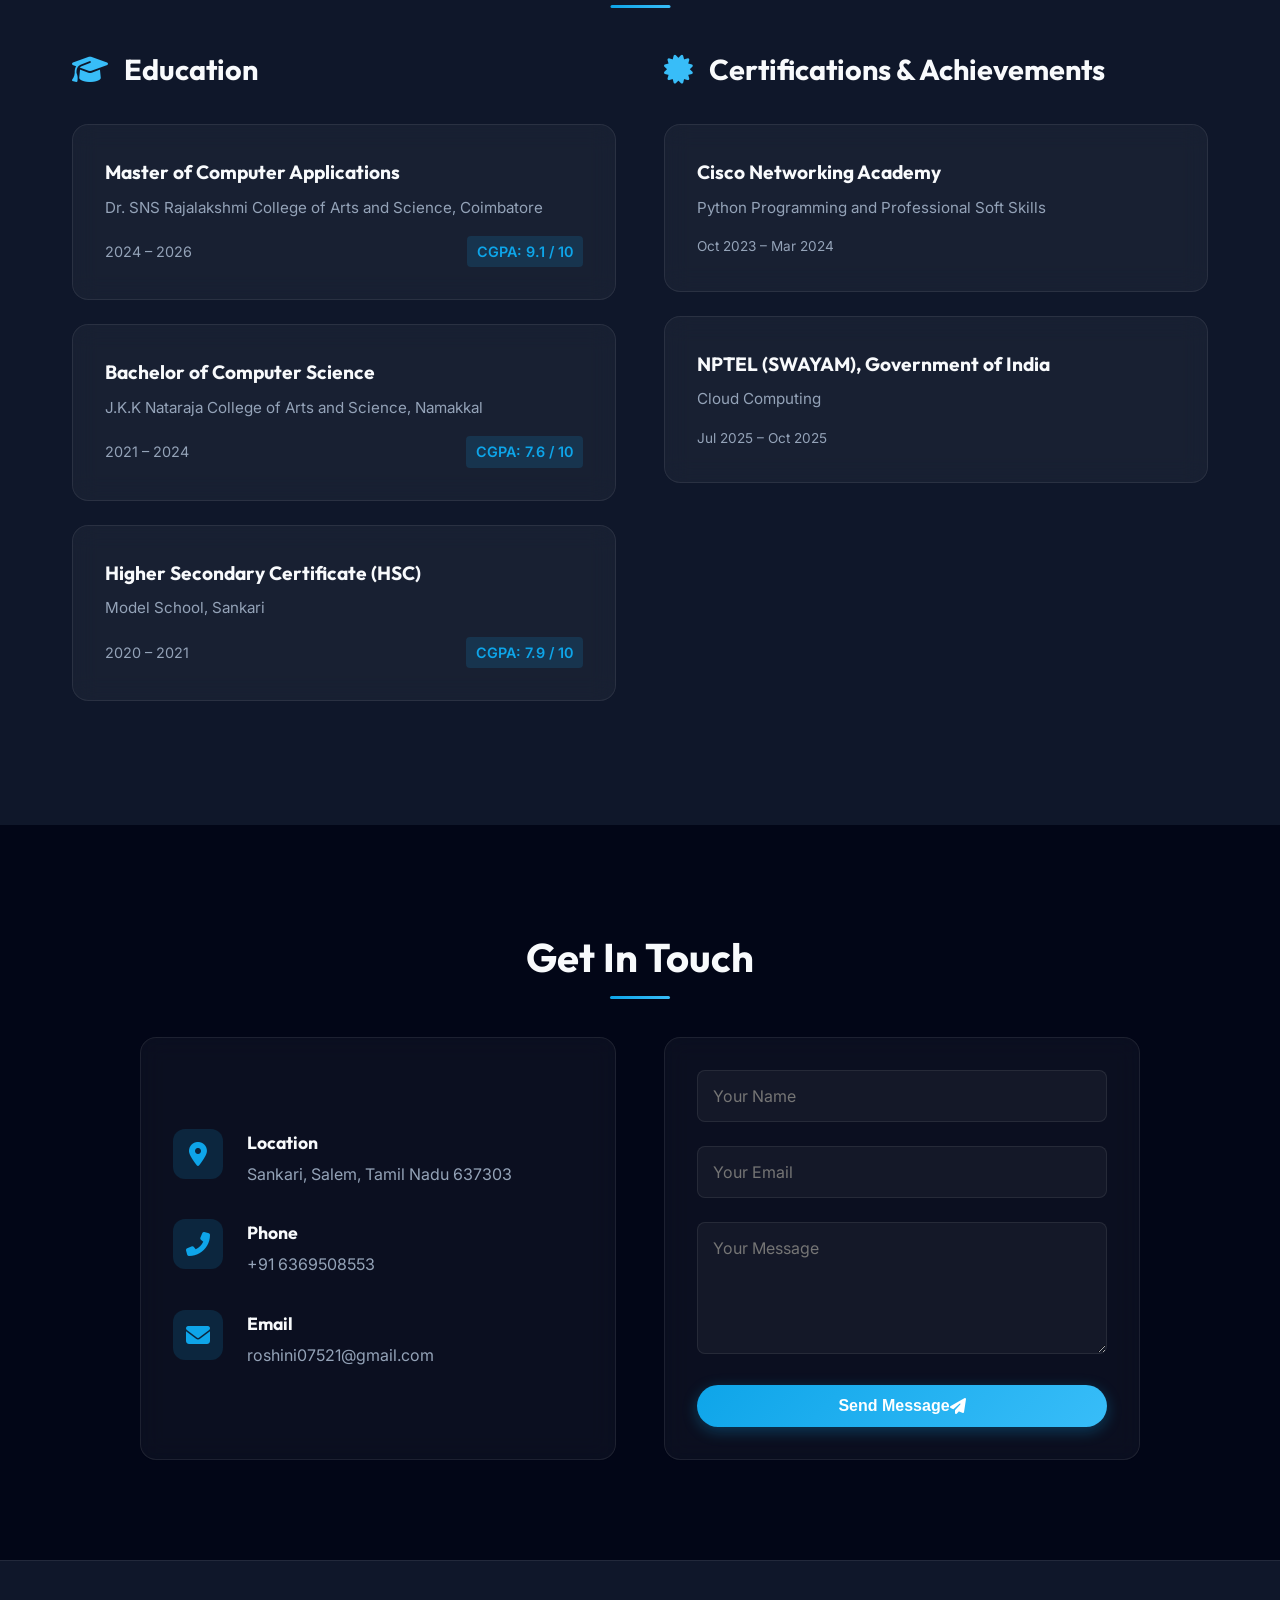
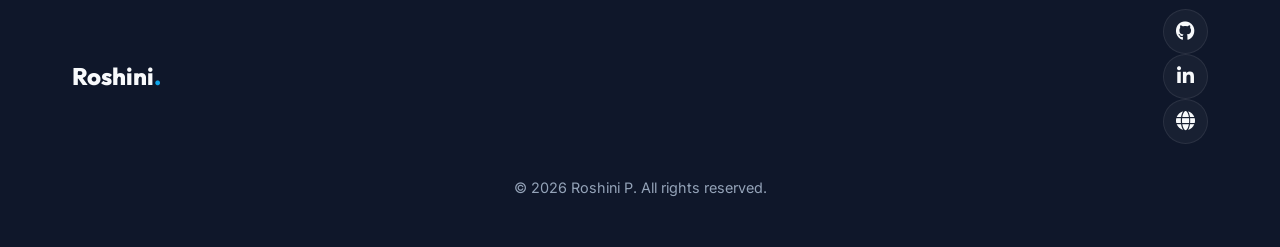
==== commit 26a4c115: "Add role image, floating emojis, and sky blue theme" ====
--- a/index.html
+++ b/index.html
@@ -61,11 +61,20 @@
             <!-- Abstract decorative elements -->
             <div class="circle circle-1"></div>
             <div class="circle circle-2"></div>
-            <div class="glass-card decorative">
-                <i class="fas fa-code"></i>
-            </div>
-            <div class="glass-card decorative small">
-                <i class="fas fa-database"></i>
+            
+            <img src="assets/developer_role.png" alt="Developer Role Illustration" class="hero-image">
+            
+            <div class="glass-card decorative emoji-float pos-1">
+                <span class="emoji-icon">🐍</span>
+                <span class="emoji-text">Python</span>
+            </div>
+            <div class="glass-card decorative emoji-float pos-2">
+                <span class="emoji-icon">⚛️</span>
+                <span class="emoji-text">React</span>
+            </div>
+            <div class="glass-card decorative emoji-float pos-3">
+                <span class="emoji-icon">📊</span>
+                <span class="emoji-text">SQL</span>
             </div>
         </div>
     </section>
--- a/css/style.css
+++ b/css/style.css
@@ -2,16 +2,22 @@
    CSS Variables & Theme Tokens
    ========================================= */
 :root {
-    /* Colors */
-    --bg-color: #050505;
-    --bg-darker: #000000;
-    --text-primary: #ffffff;
-    --text-secondary: #a0a0a0;
-    --primary-color: #00f0ff;
-    --secondary-color: #8a2be2;
-    --glass-bg: rgba(255, 255, 255, 0.03);
+    /* Colors - Sky Blue Dark Theme */
+    --bg-color: #0f172a;
+    --bg-darker: #020617;
+    --text-primary: #f8fafc;
+    --text-secondary: #94a3b8;
+    --primary-color: #0ea5e9;
+    --secondary-color: #38bdf8;
+    --glass-bg: rgba(255, 255, 255, 0.04);
     --glass-border: rgba(255, 255, 255, 0.08);
-    --glass-hover: rgba(255, 255, 255, 0.08);
+    --glass-hover: rgba(255, 255, 255, 0.1);
+    
+    /* Dynamic Shadows */
+    --shadow-primary: rgba(14, 165, 233, 0.3);
+    --shadow-primary-hover: rgba(14, 165, 233, 0.5);
+    --shadow-primary-light: rgba(14, 165, 233, 0.15);
+    --shadow-secondary-light: rgba(56, 189, 248, 0.15);
     
     /* Typography */
     --font-main: 'Inter', sans-serif;
@@ -29,15 +35,20 @@
 
 /* Light Theme Variables */
 body.light-theme {
-    --bg-color: #f8fafc;
-    --bg-darker: #f1f5f9;
+    --bg-color: #f0f9ff;
+    --bg-darker: #e0f2fe;
     --text-primary: #0f172a;
     --text-secondary: #475569;
     --primary-color: #0284c7;
-    --secondary-color: #7c3aed;
+    --secondary-color: #0ea5e9;
     --glass-bg: rgba(255, 255, 255, 0.7);
-    --glass-border: rgba(0, 0, 0, 0.1);
+    --glass-border: rgba(0, 0, 0, 0.06);
     --glass-hover: rgba(255, 255, 255, 0.9);
+    
+    --shadow-primary: rgba(2, 132, 199, 0.25);
+    --shadow-primary-hover: rgba(2, 132, 199, 0.45);
+    --shadow-primary-light: rgba(2, 132, 199, 0.15);
+    --shadow-secondary-light: rgba(14, 165, 233, 0.15);
 }
 
 /* =========================================
@@ -59,6 +70,7 @@
     color: var(--text-primary);
     line-height: 1.6;
     overflow-x: hidden;
+    transition: background-color var(--transition-normal), color var(--transition-normal);
 }
 
 a {
@@ -82,6 +94,7 @@
 
 .bg-darker {
     background-color: var(--bg-darker);
+    transition: background-color var(--transition-normal);
 }
 
 .section-title {
@@ -117,7 +130,7 @@
     border: 1px solid var(--glass-border);
     border-radius: 16px;
     padding: 2rem;
-    transition: transform var(--transition-normal), background var(--transition-fast);
+    transition: transform var(--transition-normal), background var(--transition-fast), border var(--transition-fast);
 }
 
 .glass-panel:hover {
@@ -144,12 +157,12 @@
 
 .btn-primary {
     background: linear-gradient(135deg, var(--primary-color), var(--secondary-color));
-    color: #000;
-    box-shadow: 0 4px 15px rgba(0, 240, 255, 0.3);
+    color: #fff;
+    box-shadow: 0 4px 15px var(--shadow-primary);
 }
 
 .btn-primary:hover {
-    box-shadow: 0 6px 20px rgba(0, 240, 255, 0.5);
+    box-shadow: 0 6px 20px var(--shadow-primary-hover);
     transform: translateY(-2px);
 }
 
@@ -178,7 +191,7 @@
     width: 100%;
     height: var(--nav-height);
     z-index: 1000;
-    background: rgba(5, 5, 5, 0.7);
+    background: rgba(15, 23, 42, 0.7);
     backdrop-filter: blur(10px);
     -webkit-backdrop-filter: blur(10px);
     border-bottom: 1px solid var(--glass-border);
@@ -186,16 +199,16 @@
 }
 
 body.light-theme .navbar {
-    background: rgba(255, 255, 255, 0.7);
+    background: rgba(240, 249, 255, 0.7);
 }
 
 .navbar.scrolled {
     height: 70px;
-    background: rgba(0, 0, 0, 0.9);
+    background: rgba(2, 6, 23, 0.9);
 }
 
 body.light-theme .navbar.scrolled {
-    background: rgba(255, 255, 255, 0.95);
+    background: rgba(224, 242, 254, 0.95);
 }
 
 .nav-container {
@@ -213,10 +226,22 @@
     font-size: 1.8rem;
     font-weight: 800;
     color: var(--text-primary);
+    transition: transform var(--transition-fast);
+}
+
+.logo:hover {
+    transform: scale(1.05);
 }
 
 .logo span {
     color: var(--primary-color);
+    display: inline-block;
+    animation: gentle-pulse 2s ease-in-out infinite;
+}
+
+@keyframes gentle-pulse {
+    0%, 100% { transform: scale(1); opacity: 1; text-shadow: 0 0 5px var(--shadow-primary); }
+    50% { transform: scale(1.1); opacity: 0.8; text-shadow: 0 0 15px var(--shadow-primary-hover); }
 }
 
 .nav-links {
@@ -265,7 +290,7 @@
     color: var(--text-primary);
     font-size: 1.2rem;
     cursor: pointer;
-    transition: color var(--transition-fast);
+    transition: color var(--transition-fast), transform var(--transition-fast);
     display: flex;
     align-items: center;
     justify-content: center;
@@ -273,6 +298,7 @@
 
 .theme-toggle:hover {
     color: var(--primary-color);
+    transform: rotate(15deg);
 }
 
 .hamburger {
@@ -316,7 +342,7 @@
     font-weight: 800;
     line-height: 1.1;
     margin-bottom: 1rem;
-    background: linear-gradient(to right, #fff, #a0a0a0);
+    background: linear-gradient(to right, var(--text-primary), var(--text-secondary));
     -webkit-background-clip: text;
     -webkit-text-fill-color: transparent;
 }
@@ -361,9 +387,9 @@
 
 .social-links a:hover {
     background: var(--primary-color);
-    color: #000;
+    color: #fff;
     transform: translateY(-3px);
-    box-shadow: 0 4px 15px rgba(0, 240, 255, 0.3);
+    box-shadow: 0 4px 15px var(--shadow-primary);
 }
 
 .hero-visual {
@@ -373,6 +399,21 @@
     display: flex;
     align-items: center;
     justify-content: center;
+}
+
+.hero-image {
+    width: 100%;
+    max-width: 450px;
+    height: auto;
+    border-radius: 20px;
+    z-index: 1;
+    position: relative;
+    animation: float-img 6s ease-in-out infinite;
+}
+
+@keyframes float-img {
+    0%, 100% { transform: translateY(0); }
+    50% { transform: translateY(-15px); }
 }
 
 /* Abstract Decorations */
@@ -386,7 +427,7 @@
 .circle-1 {
     width: 300px;
     height: 300px;
-    background: rgba(0, 240, 255, 0.2);
+    background: var(--shadow-primary-light);
     top: 10%;
     right: 20%;
     animation: float 8s ease-in-out infinite;
@@ -395,39 +436,59 @@
 .circle-2 {
     width: 250px;
     height: 250px;
-    background: rgba(138, 43, 226, 0.2);
+    background: var(--shadow-secondary-light);
     bottom: 10%;
     left: 20%;
     animation: float 10s ease-in-out infinite reverse;
 }
 
-.decorative {
+.emoji-float {
     position: absolute;
-    z-index: 1;
-    display: flex;
-    align-items: center;
-    justify-content: center;
-    font-size: 3rem;
-    color: var(--primary-color);
-    width: 120px;
-    height: 120px;
-    border-radius: 20px;
-    animation: float 6s ease-in-out infinite;
-}
-
-.decorative.small {
-    width: 80px;
-    height: 80px;
-    font-size: 2rem;
-    top: 20%;
-    right: 10%;
-    animation-delay: -3s;
-    color: var(--secondary-color);
+    z-index: 2;
+    display: flex;
+    align-items: center;
+    gap: 0.5rem;
+    padding: 10px 20px;
+    font-size: 1.2rem;
+    border-radius: 30px;
+    animation: float 5s ease-in-out infinite;
+    background: var(--glass-bg);
+    backdrop-filter: blur(10px);
+    border: 1px solid var(--glass-border);
+    box-shadow: 0 10px 20px rgba(0,0,0,0.1);
+}
+
+.emoji-icon {
+    font-size: 1.6rem;
+}
+
+.emoji-text {
+    font-weight: 600;
+    color: var(--text-primary);
+    font-family: var(--font-heading);
+}
+
+.emoji-float.pos-1 {
+    top: 15%;
+    left: 5%;
+    animation-delay: 0s;
+}
+
+.emoji-float.pos-2 {
+    bottom: 15%;
+    right: 5%;
+    animation-delay: 1.5s;
+}
+
+.emoji-float.pos-3 {
+    top: 50%;
+    right: -10%;
+    animation-delay: 3s;
 }
 
 @keyframes float {
     0%, 100% { transform: translateY(0) rotate(0deg); }
-    50% { transform: translateY(-20px) rotate(5deg); }
+    50% { transform: translateY(-10px) rotate(3deg); }
 }
 
 /* =========================================
@@ -476,8 +537,8 @@
 
 .skill-tags span {
     padding: 6px 14px;
-    background: rgba(255, 255, 255, 0.05);
-    border: 1px solid rgba(255, 255, 255, 0.1);
+    background: var(--shadow-primary-light);
+    border: 1px solid var(--glass-border);
     border-radius: 20px;
     font-size: 0.9rem;
     transition: all var(--transition-fast);
@@ -485,7 +546,7 @@
 
 .skill-tags span:hover {
     background: var(--primary-color);
-    color: #000;
+    color: #fff;
     border-color: var(--primary-color);
 }
 
@@ -533,7 +594,7 @@
     font-family: var(--font-heading);
     font-size: 1.4rem;
     margin-bottom: 1rem;
-    color: #fff;
+    color: var(--text-primary);
 }
 
 .project-desc {
@@ -552,7 +613,7 @@
 .project-tech span {
     font-size: 0.8rem;
     padding: 4px 10px;
-    background: rgba(0, 240, 255, 0.1);
+    background: var(--shadow-primary-light);
     color: var(--primary-color);
     border-radius: 4px;
 }
@@ -594,7 +655,7 @@
     height: 14px;
     border-radius: 50%;
     background: var(--primary-color);
-    box-shadow: 0 0 10px var(--primary-color);
+    box-shadow: 0 0 10px var(--shadow-primary);
     z-index: 1;
 }
 
@@ -618,7 +679,7 @@
 .timeline-date {
     display: inline-block;
     padding: 4px 10px;
-    background: rgba(255, 255, 255, 0.1);
+    background: var(--shadow-primary-light);
     border-radius: 4px;
     font-size: 0.85rem;
     margin-bottom: 1rem;
@@ -677,7 +738,7 @@
 }
 
 .highlight-badge {
-    background: rgba(0, 240, 255, 0.1);
+    background: var(--shadow-primary-light);
     color: var(--primary-color);
     padding: 4px 10px;
     border-radius: 4px;
@@ -692,7 +753,7 @@
 
 .cert-date {
     font-size: 0.85rem;
-    color: rgba(255, 255, 255, 0.5);
+    color: var(--text-secondary);
 }
 
 /* =========================================
@@ -722,7 +783,7 @@
 .icon-box {
     width: 50px;
     height: 50px;
-    background: rgba(0, 240, 255, 0.1);
+    background: var(--shadow-primary-light);
     color: var(--primary-color);
     border-radius: 12px;
     display: flex;
@@ -758,7 +819,7 @@
 .form-group textarea {
     width: 100%;
     padding: 15px;
-    background: rgba(255, 255, 255, 0.05);
+    background: var(--glass-bg);
     border: 1px solid var(--glass-border);
     border-radius: 8px;
     color: var(--text-primary);
@@ -771,7 +832,7 @@
 .form-group input:focus,
 .form-group textarea:focus {
     border-color: var(--primary-color);
-    background: rgba(255, 255, 255, 0.1);
+    background: var(--glass-hover);
 }
 
 /* =========================================
@@ -781,6 +842,7 @@
     border-top: 1px solid var(--glass-border);
     padding: 3rem 0;
     background: var(--bg-color);
+    transition: background-color var(--transition-normal);
 }
 
 .footer-content {
@@ -867,6 +929,10 @@
         height: 350px;
         width: 100%;
         margin-bottom: 2rem;
+    }
+    
+    .emoji-float {
+        display: none; /* Hide emojis on tablet/mobile for cleaner look */
     }
     
     .edu-cert-grid {
@@ -885,12 +951,13 @@
         right: -100%;
         width: 100%;
         height: calc(100vh - var(--nav-height));
-        background: rgba(5, 5, 5, 0.95);
+        background: var(--bg-darker);
         backdrop-filter: blur(10px);
         flex-direction: column;
         align-items: center;
         justify-content: center;
         transition: right var(--transition-normal);
+        z-index: 999;
     }
     
     .nav-links.active {
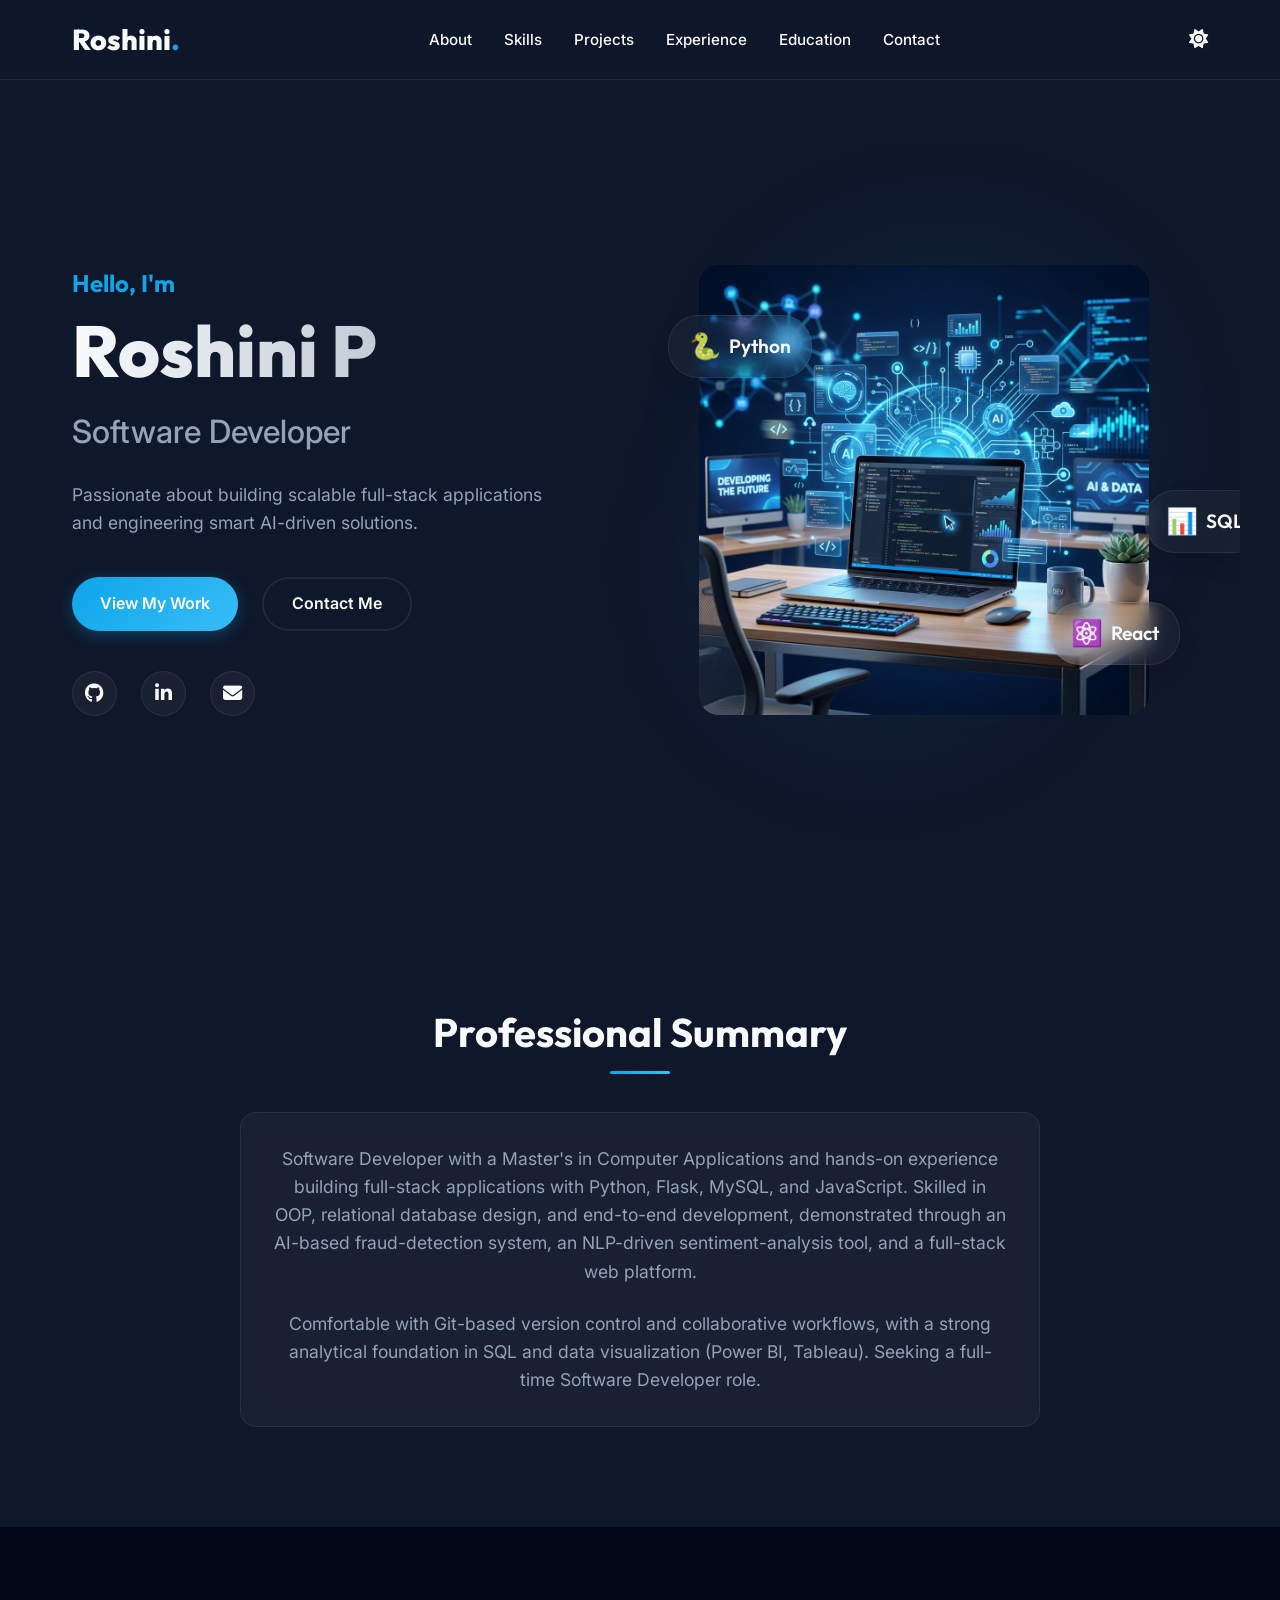
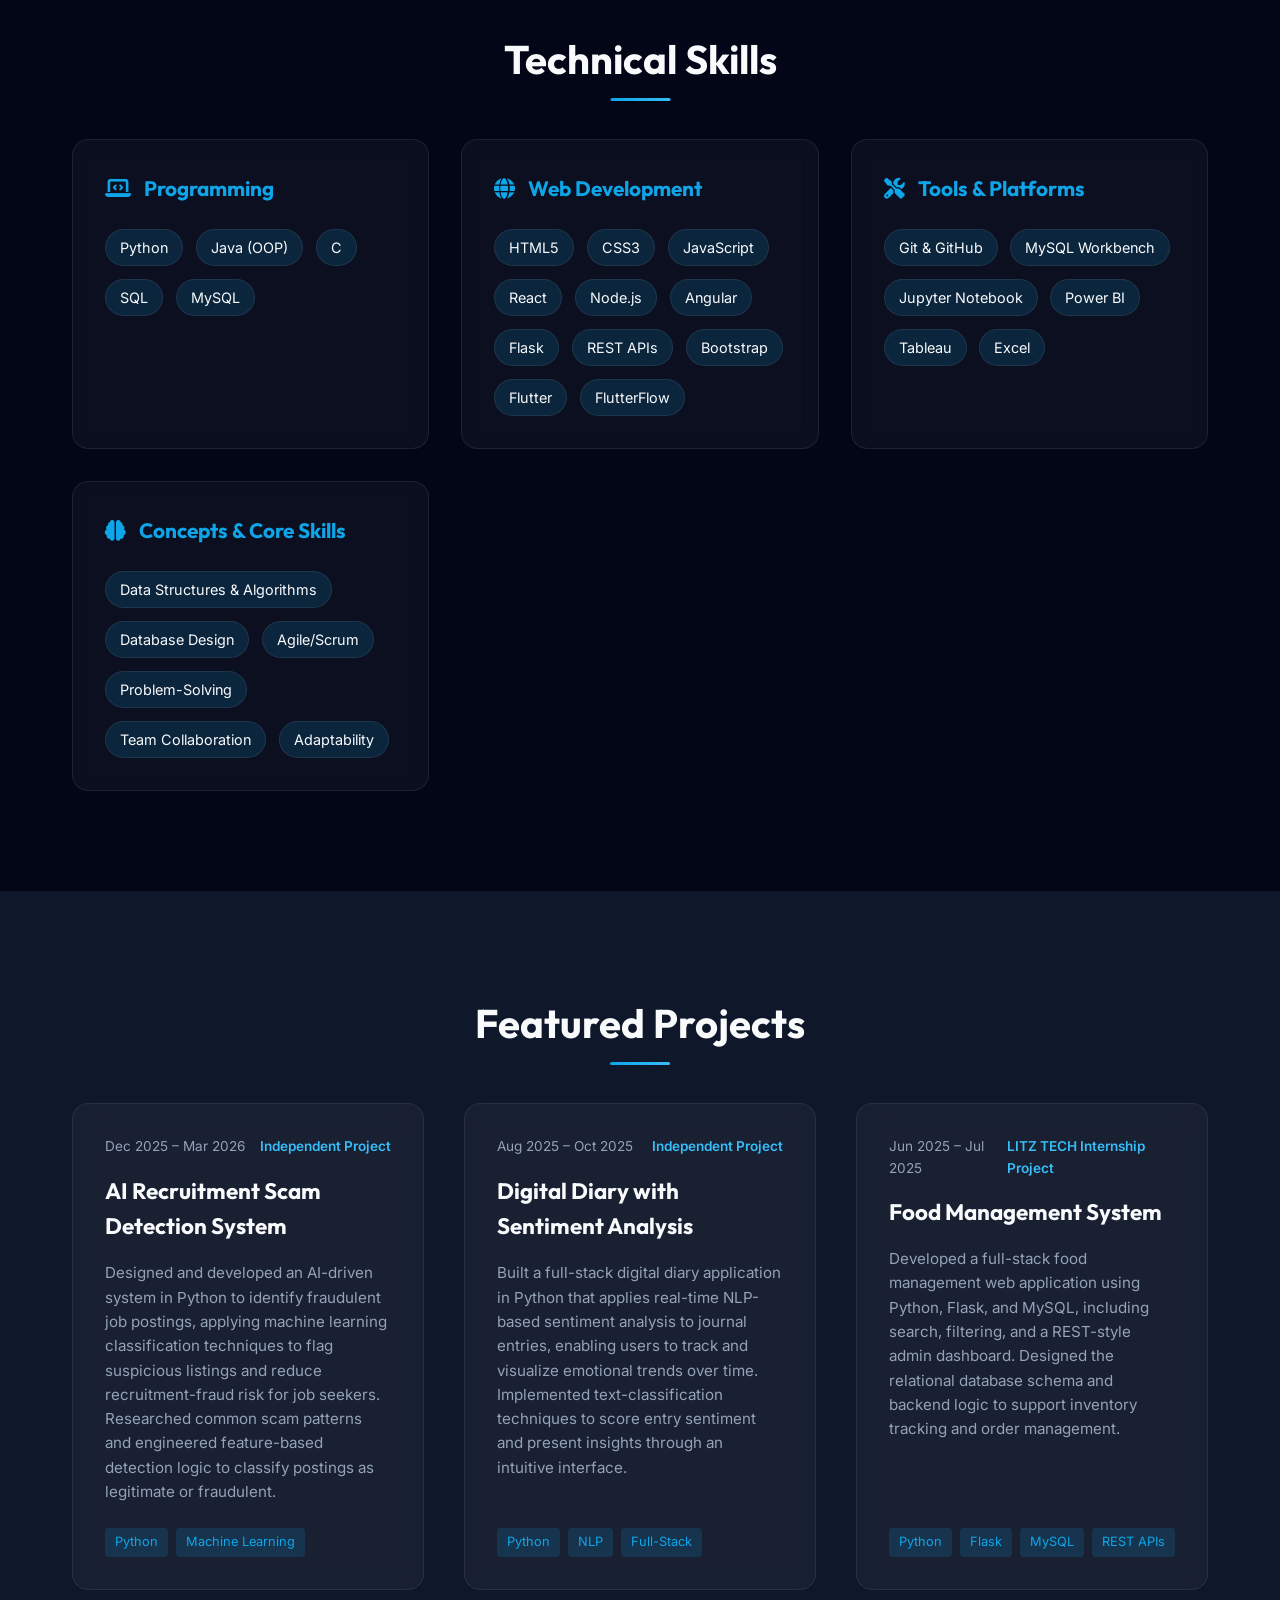
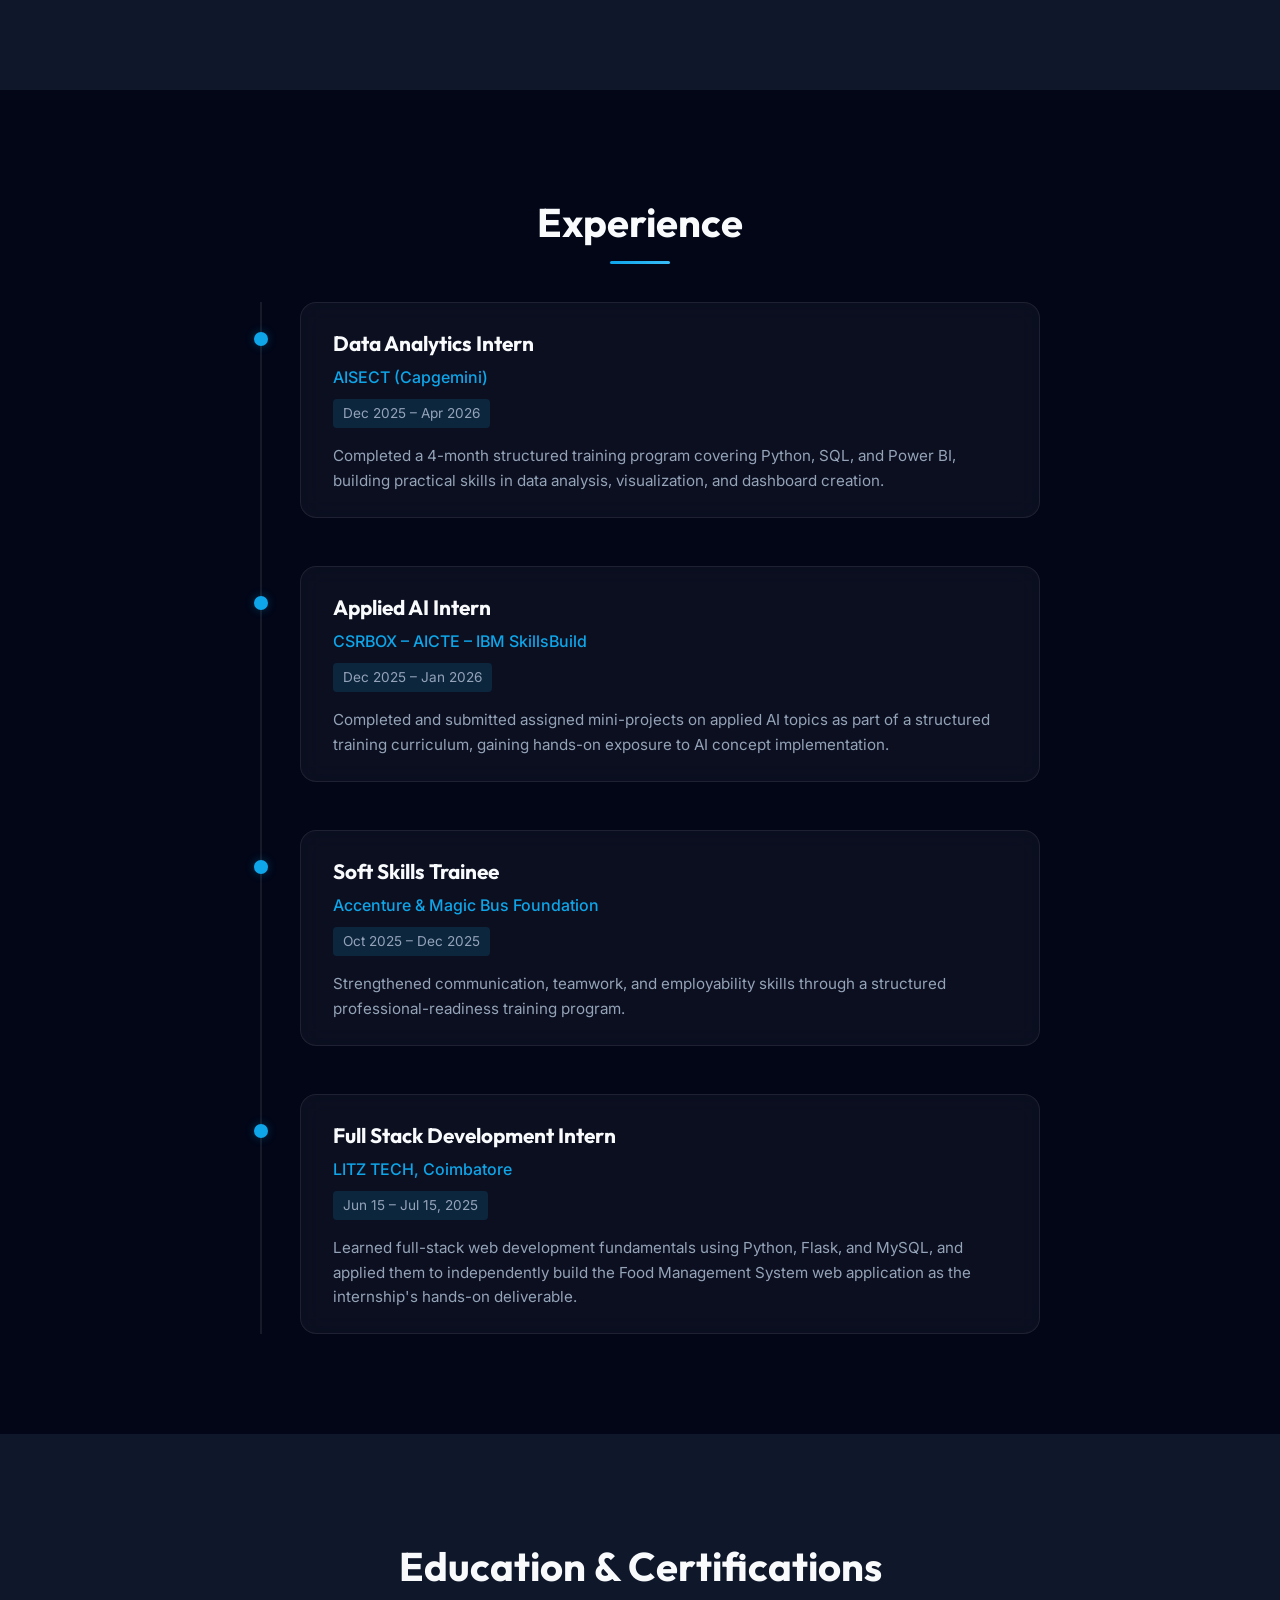
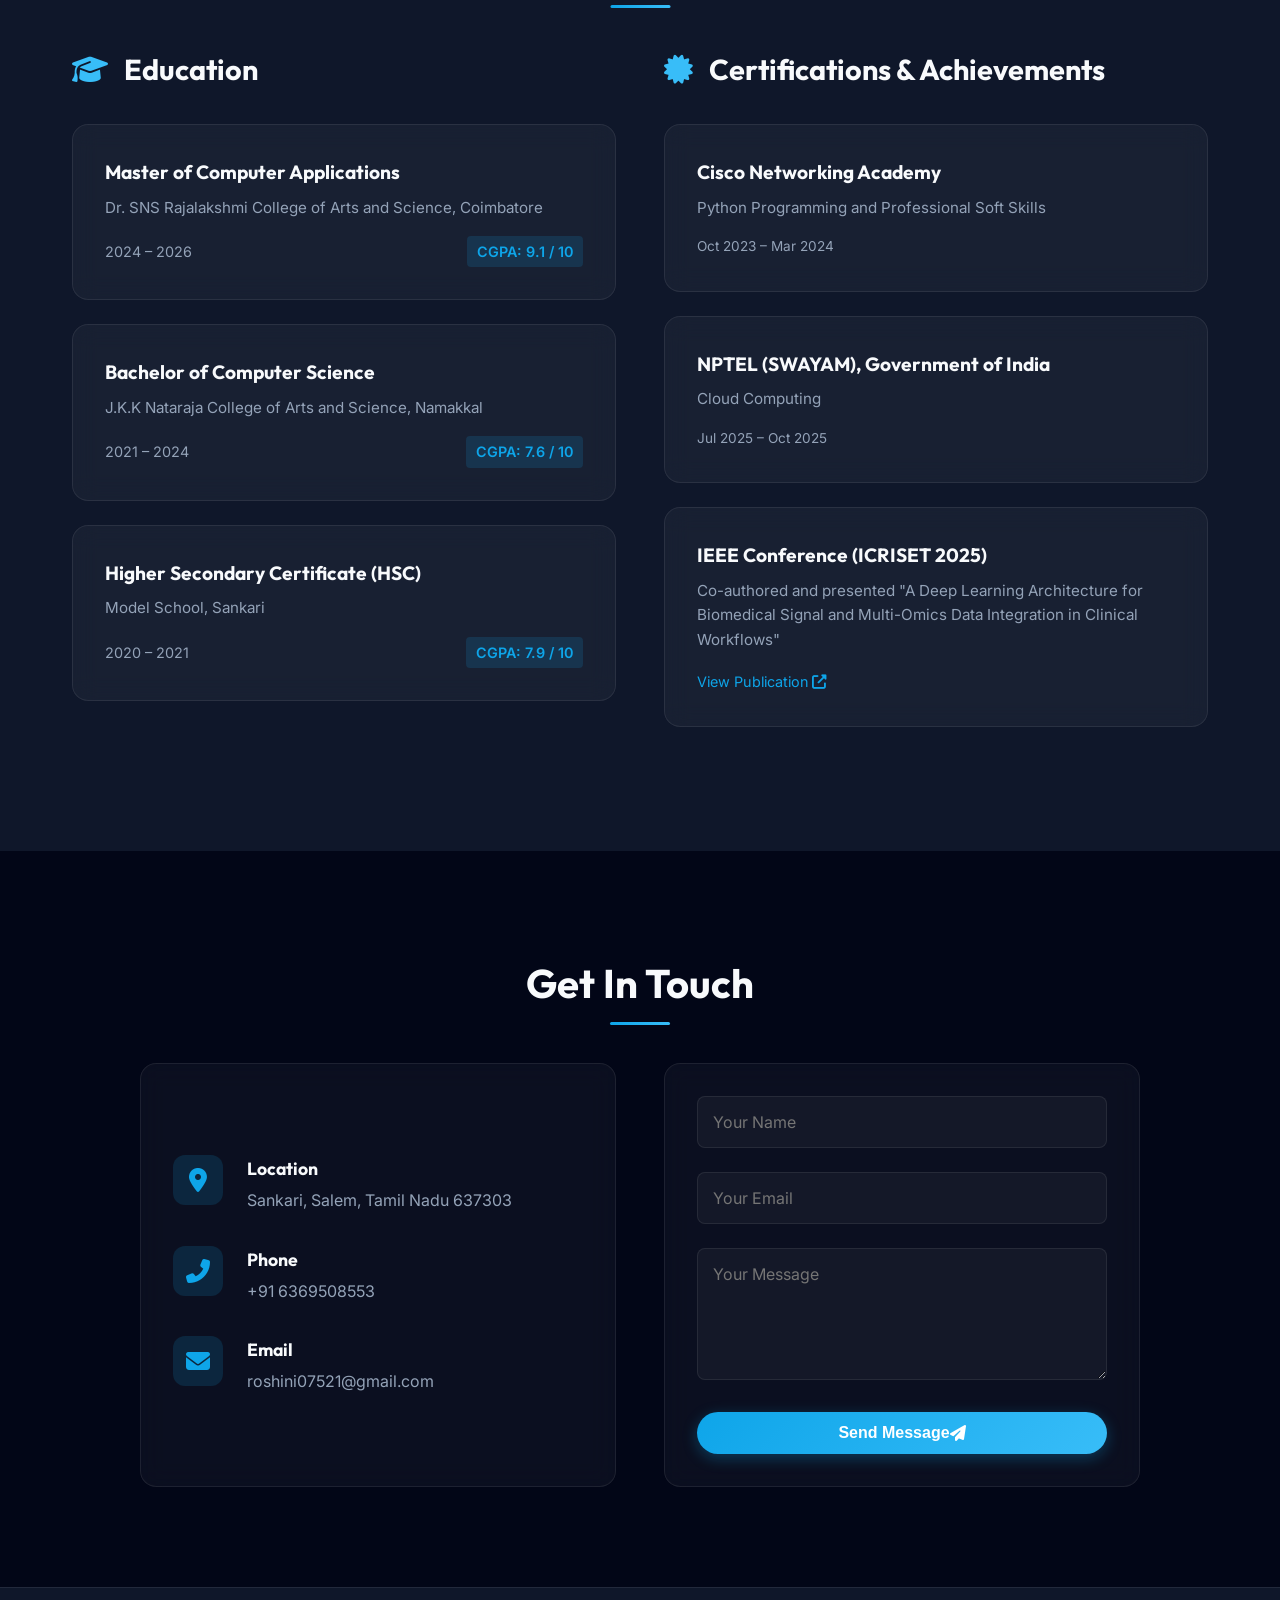
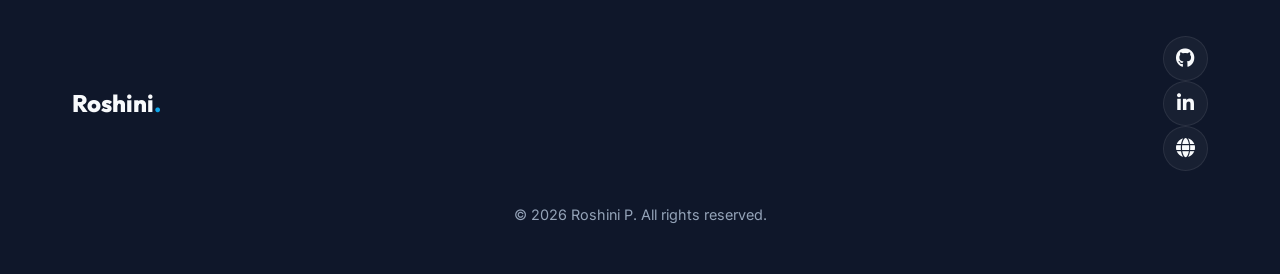
==== commit 205196d1: "Add IEEE publication to achievements" ====
--- a/index.html
+++ b/index.html
@@ -330,6 +330,12 @@
                         <p>Cloud Computing</p>
                         <span class="cert-date">Jul 2025 – Oct 2025</span>
                     </div>
+
+                    <div class="cert-card glass-panel reveal-up" style="--delay: 0.3s">
+                        <h4>IEEE Conference (ICRISET 2025)</h4>
+                        <p>Co-authored and presented "A Deep Learning Architecture for Biomedical Signal and Multi-Omics Data Integration in Clinical Workflows"</p>
+                        <a href="https://ieeexplore.ieee.org/document/11251705" target="_blank" rel="noopener noreferrer" style="color: var(--primary-color); font-size: 0.9rem; margin-top: 5px; display: inline-block;">View Publication <i class="fas fa-external-link-alt"></i></a>
+                    </div>
                 </div>
             </div>
         </div>
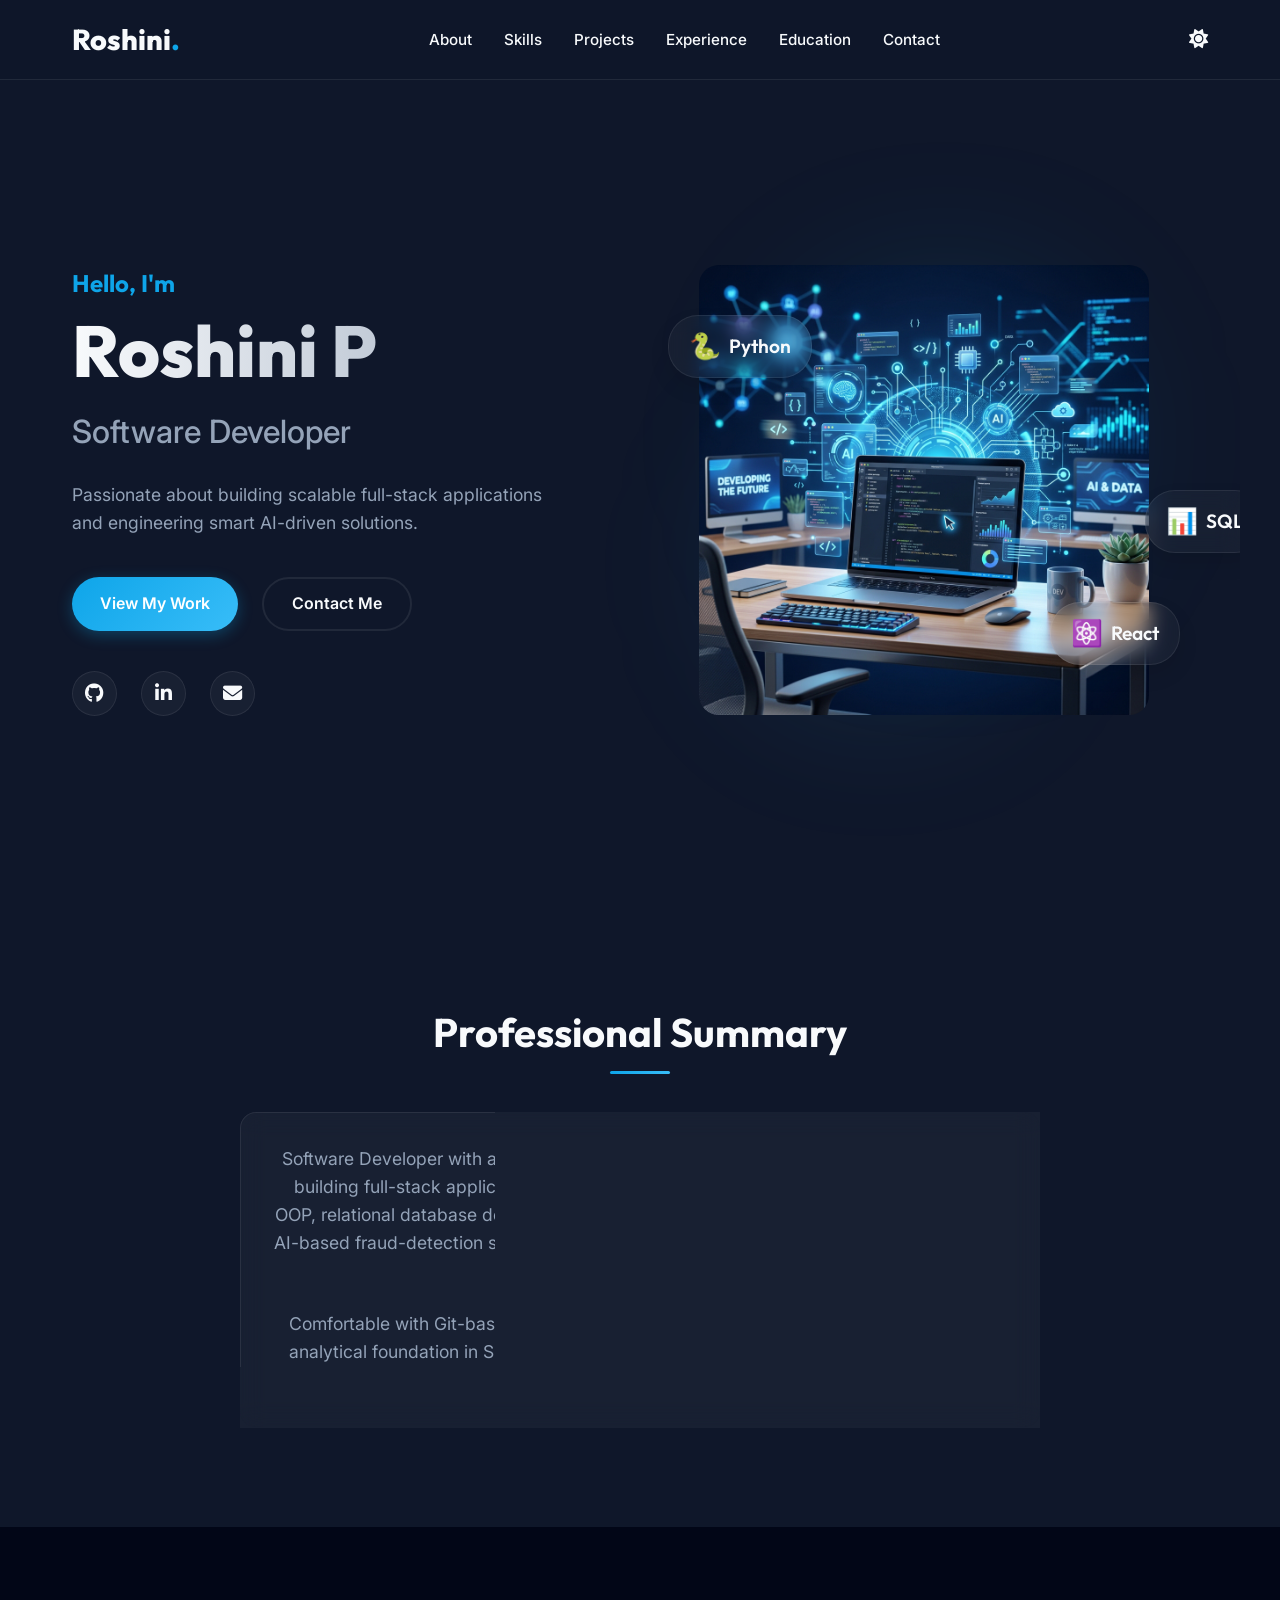
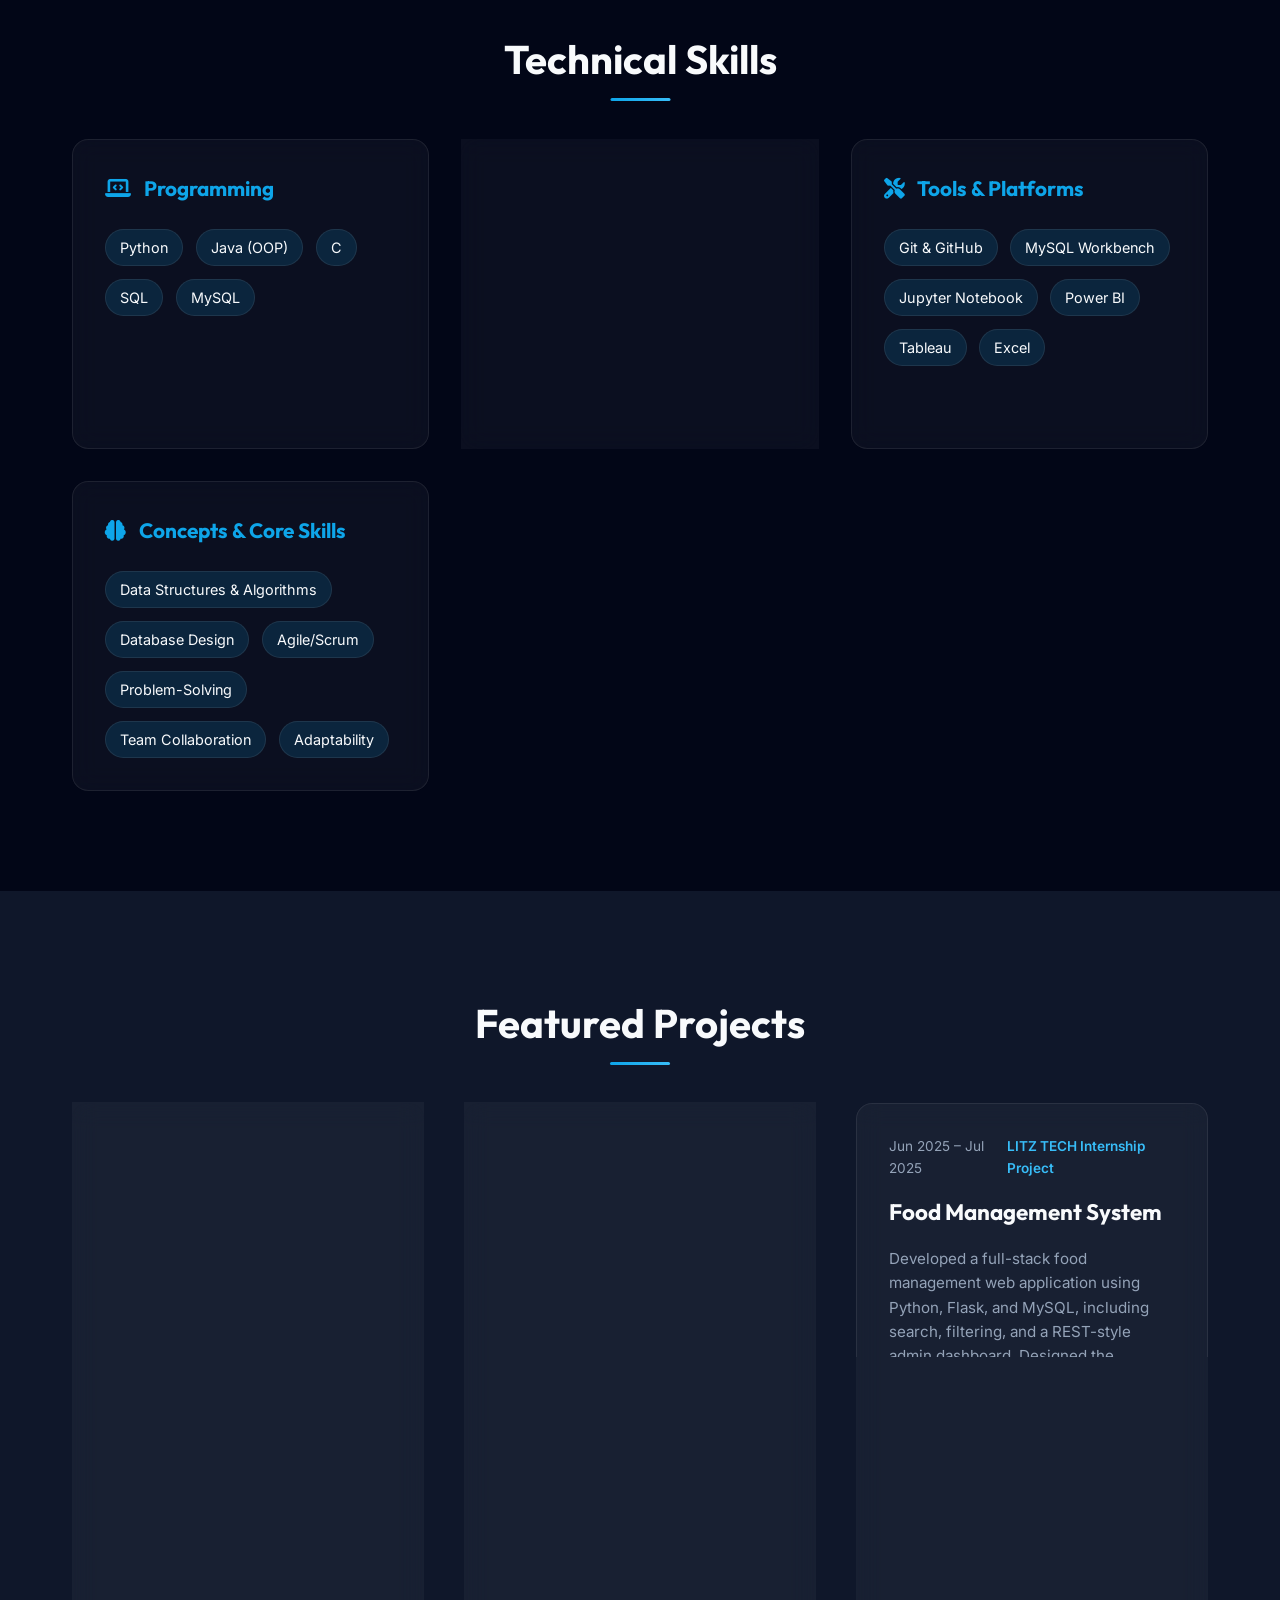
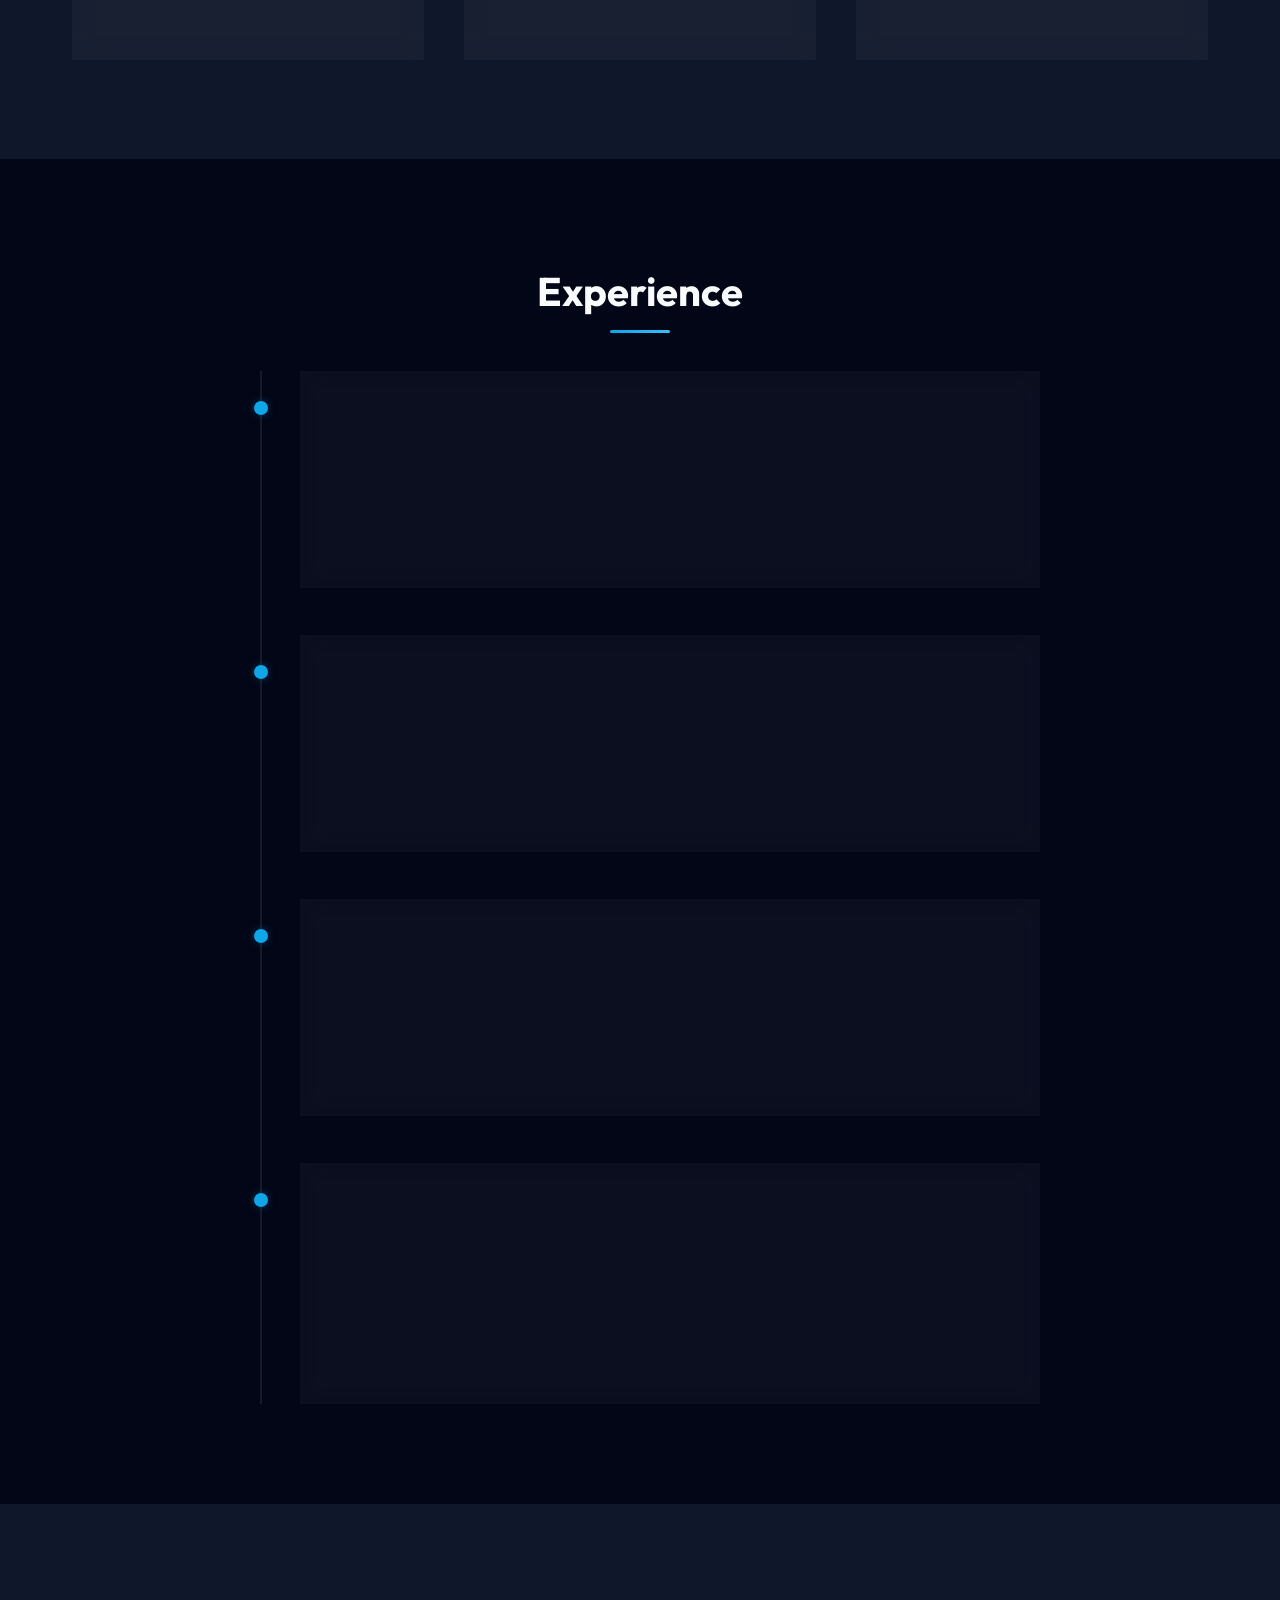
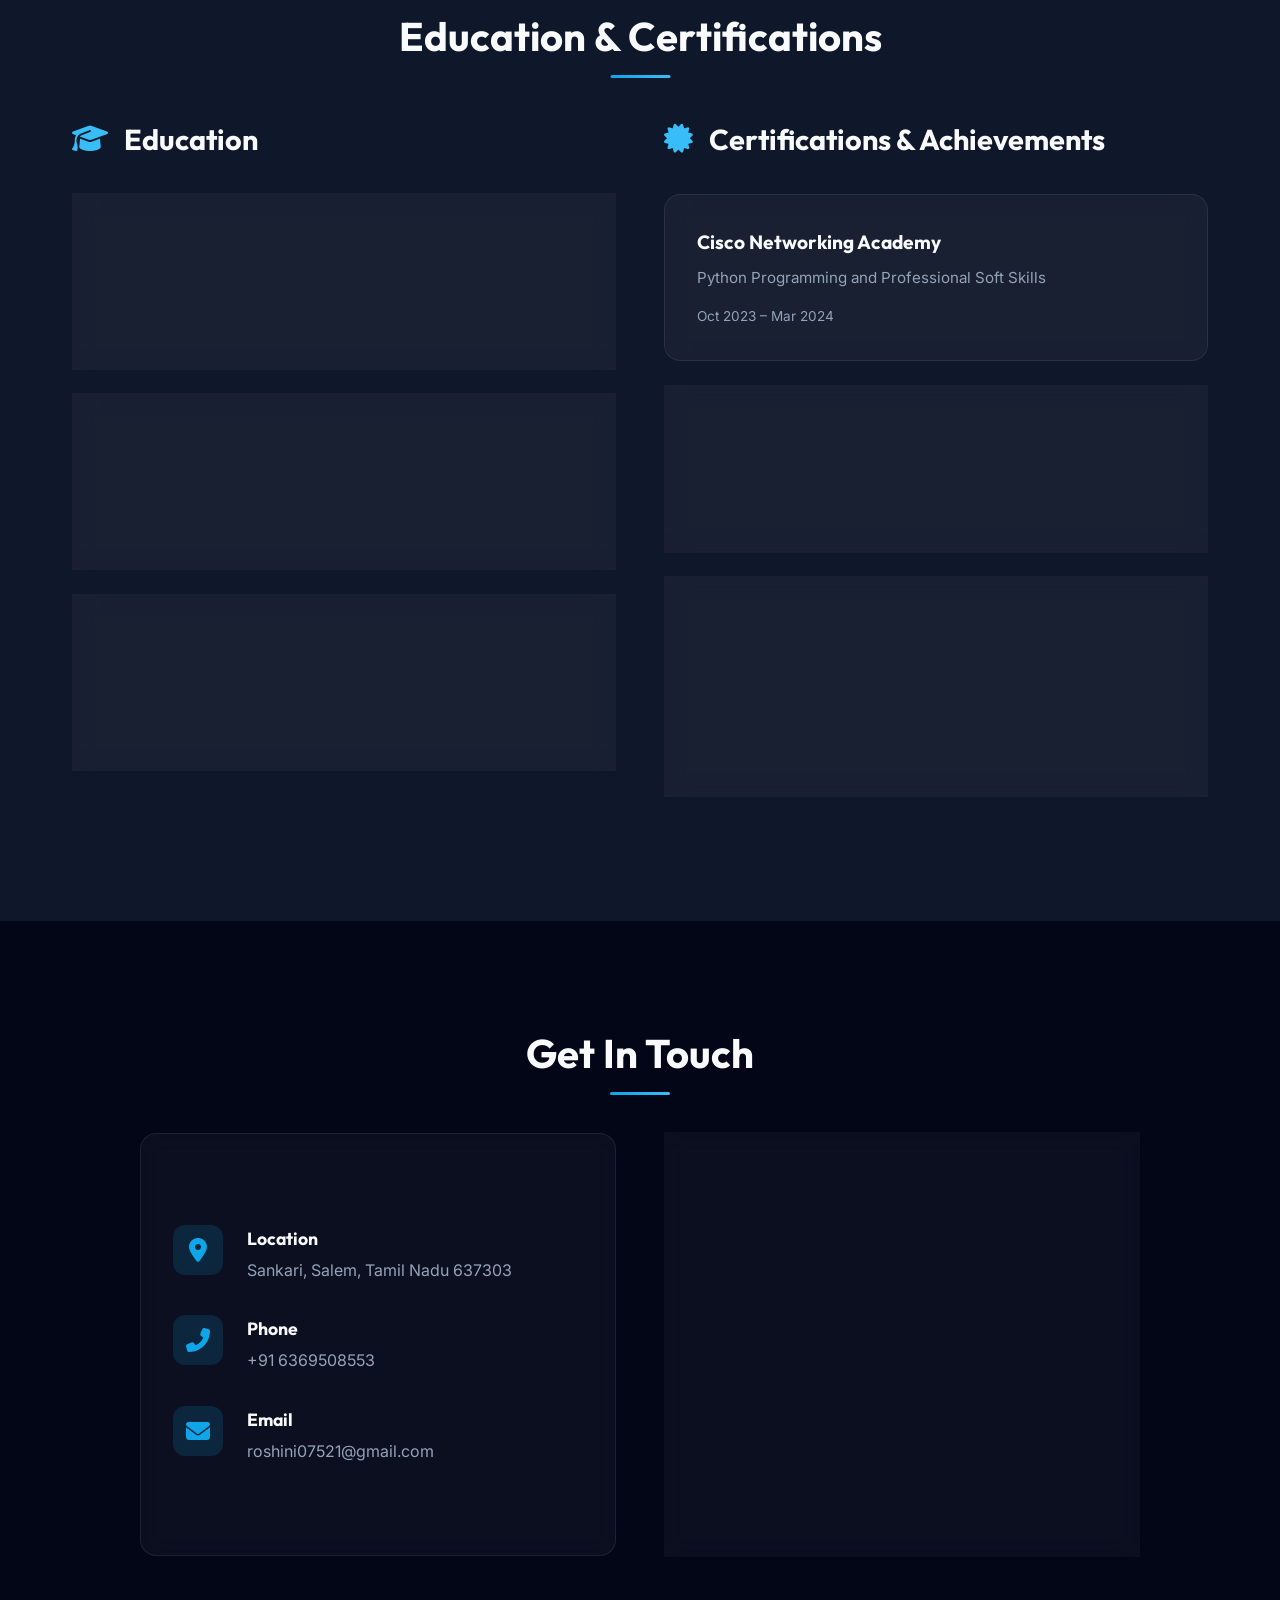
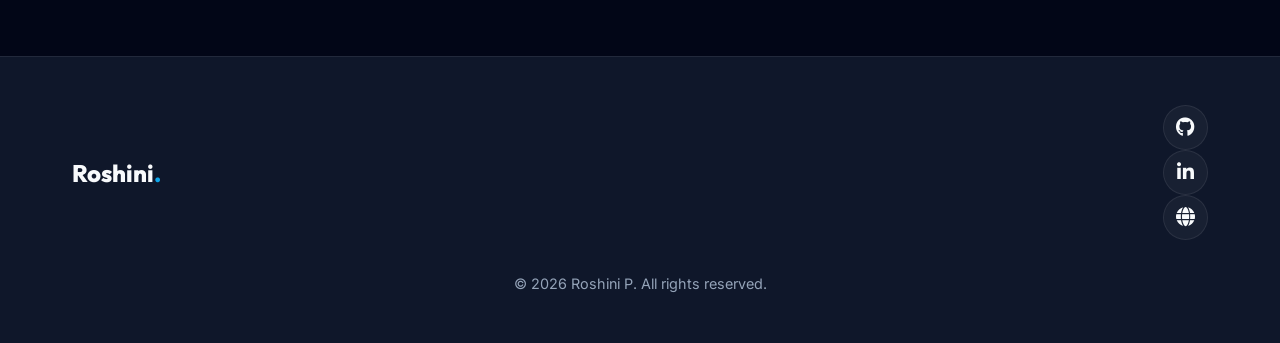
==== commit 84a5ae8d: "Add demo URL link to AI Recruitment Scam Detection project" ====
--- a/index.html
+++ b/index.html
@@ -179,6 +179,11 @@
                             <span>Python</span>
                             <span>Machine Learning</span>
                         </div>
+                        <div class="project-links">
+                            <a href="http://127.0.0.1:5000" target="_blank" rel="noopener noreferrer" class="project-link">
+                                <i class="fas fa-external-link-alt"></i> View Website / Demo
+                            </a>
+                        </div>
                     </div>
                 </div>
 
--- a/css/style.css
+++ b/css/style.css
@@ -608,6 +608,7 @@
     display: flex;
     flex-wrap: wrap;
     gap: 0.5rem;
+    margin-bottom: 1.2rem;
 }
 
 .project-tech span {
@@ -616,6 +617,37 @@
     background: var(--shadow-primary-light);
     color: var(--primary-color);
     border-radius: 4px;
+}
+
+.project-links {
+    margin-top: auto;
+    padding-top: 0.8rem;
+    border-top: 1px solid var(--glass-border);
+    display: flex;
+    align-items: center;
+    gap: 0.8rem;
+}
+
+.project-link {
+    display: inline-flex;
+    align-items: center;
+    gap: 0.5rem;
+    color: var(--primary-color);
+    font-size: 0.88rem;
+    font-weight: 600;
+    padding: 6px 14px;
+    border-radius: 20px;
+    background: var(--shadow-primary-light);
+    border: 1px solid var(--glass-border);
+    transition: all var(--transition-fast);
+}
+
+.project-link:hover {
+    background: var(--primary-color);
+    color: #fff;
+    border-color: var(--primary-color);
+    transform: translateY(-2px);
+    box-shadow: 0 4px 12px var(--shadow-primary);
 }
 
 /* =========================================
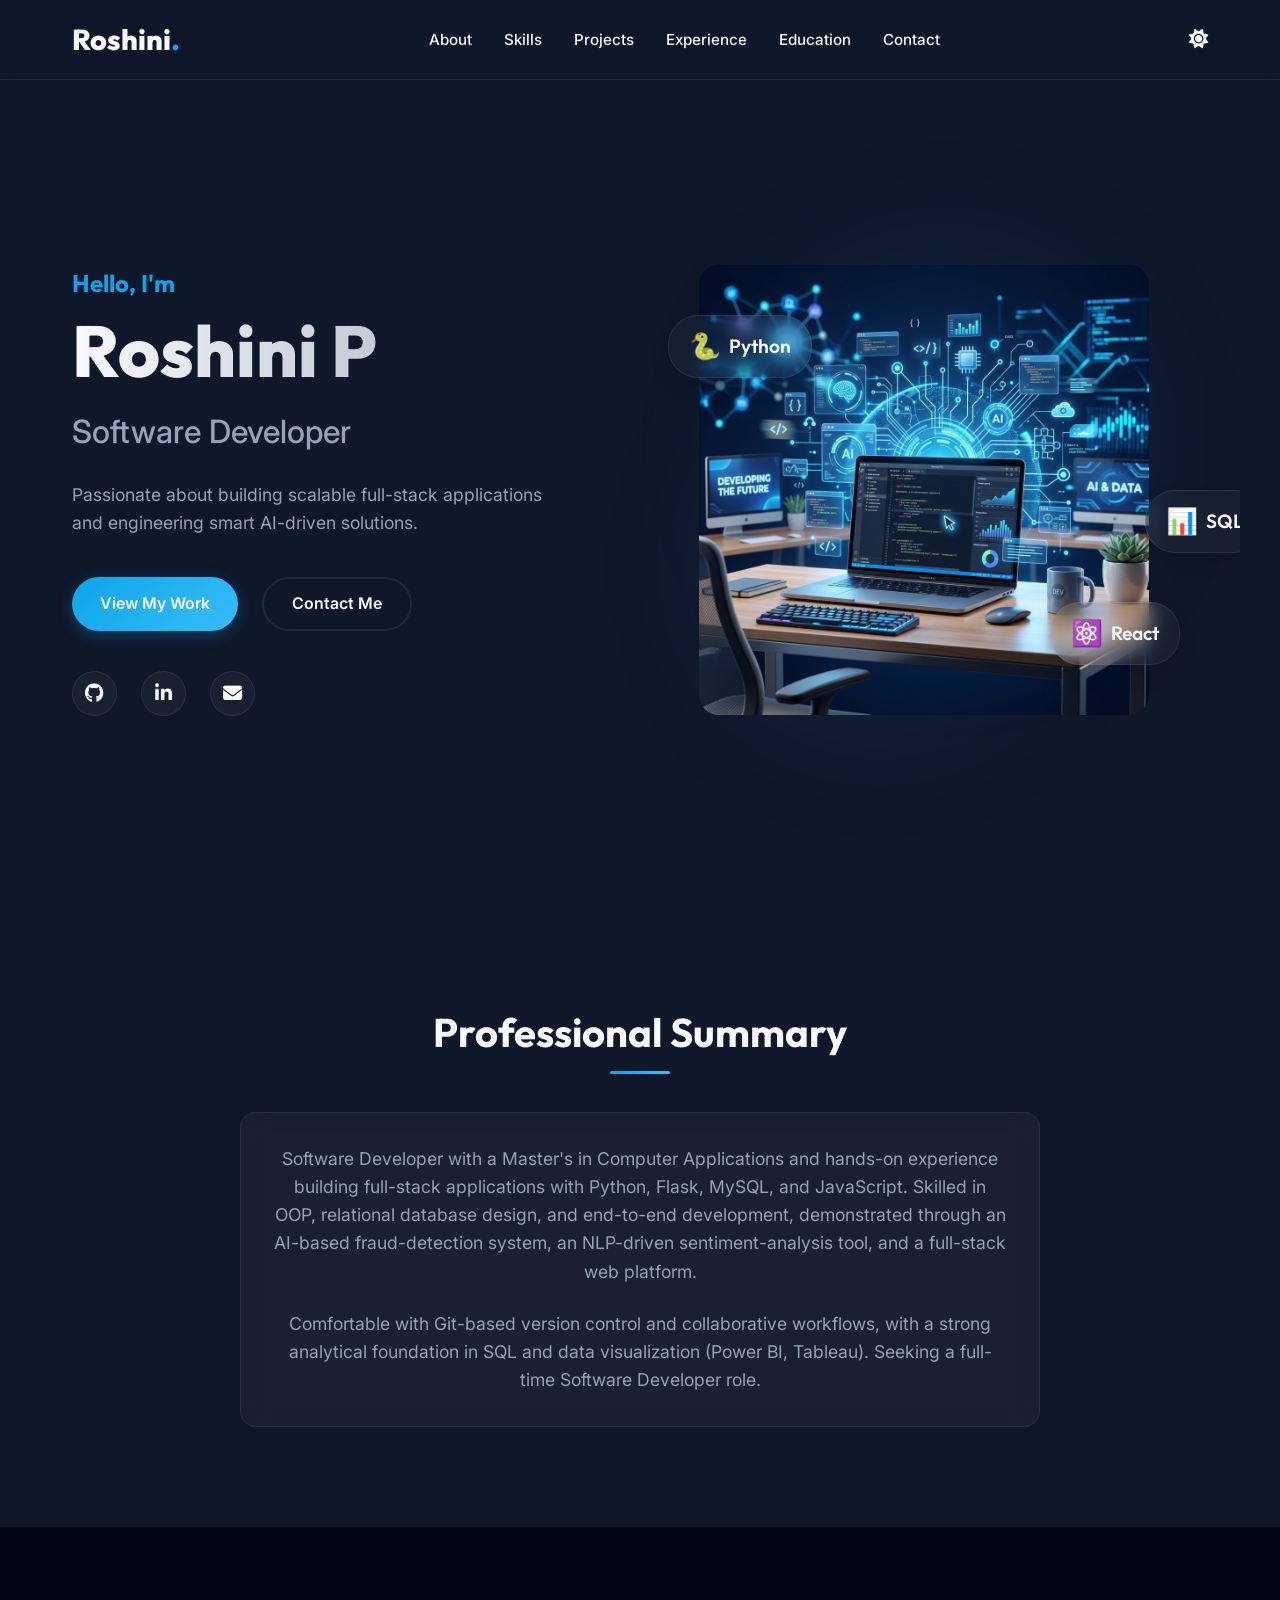
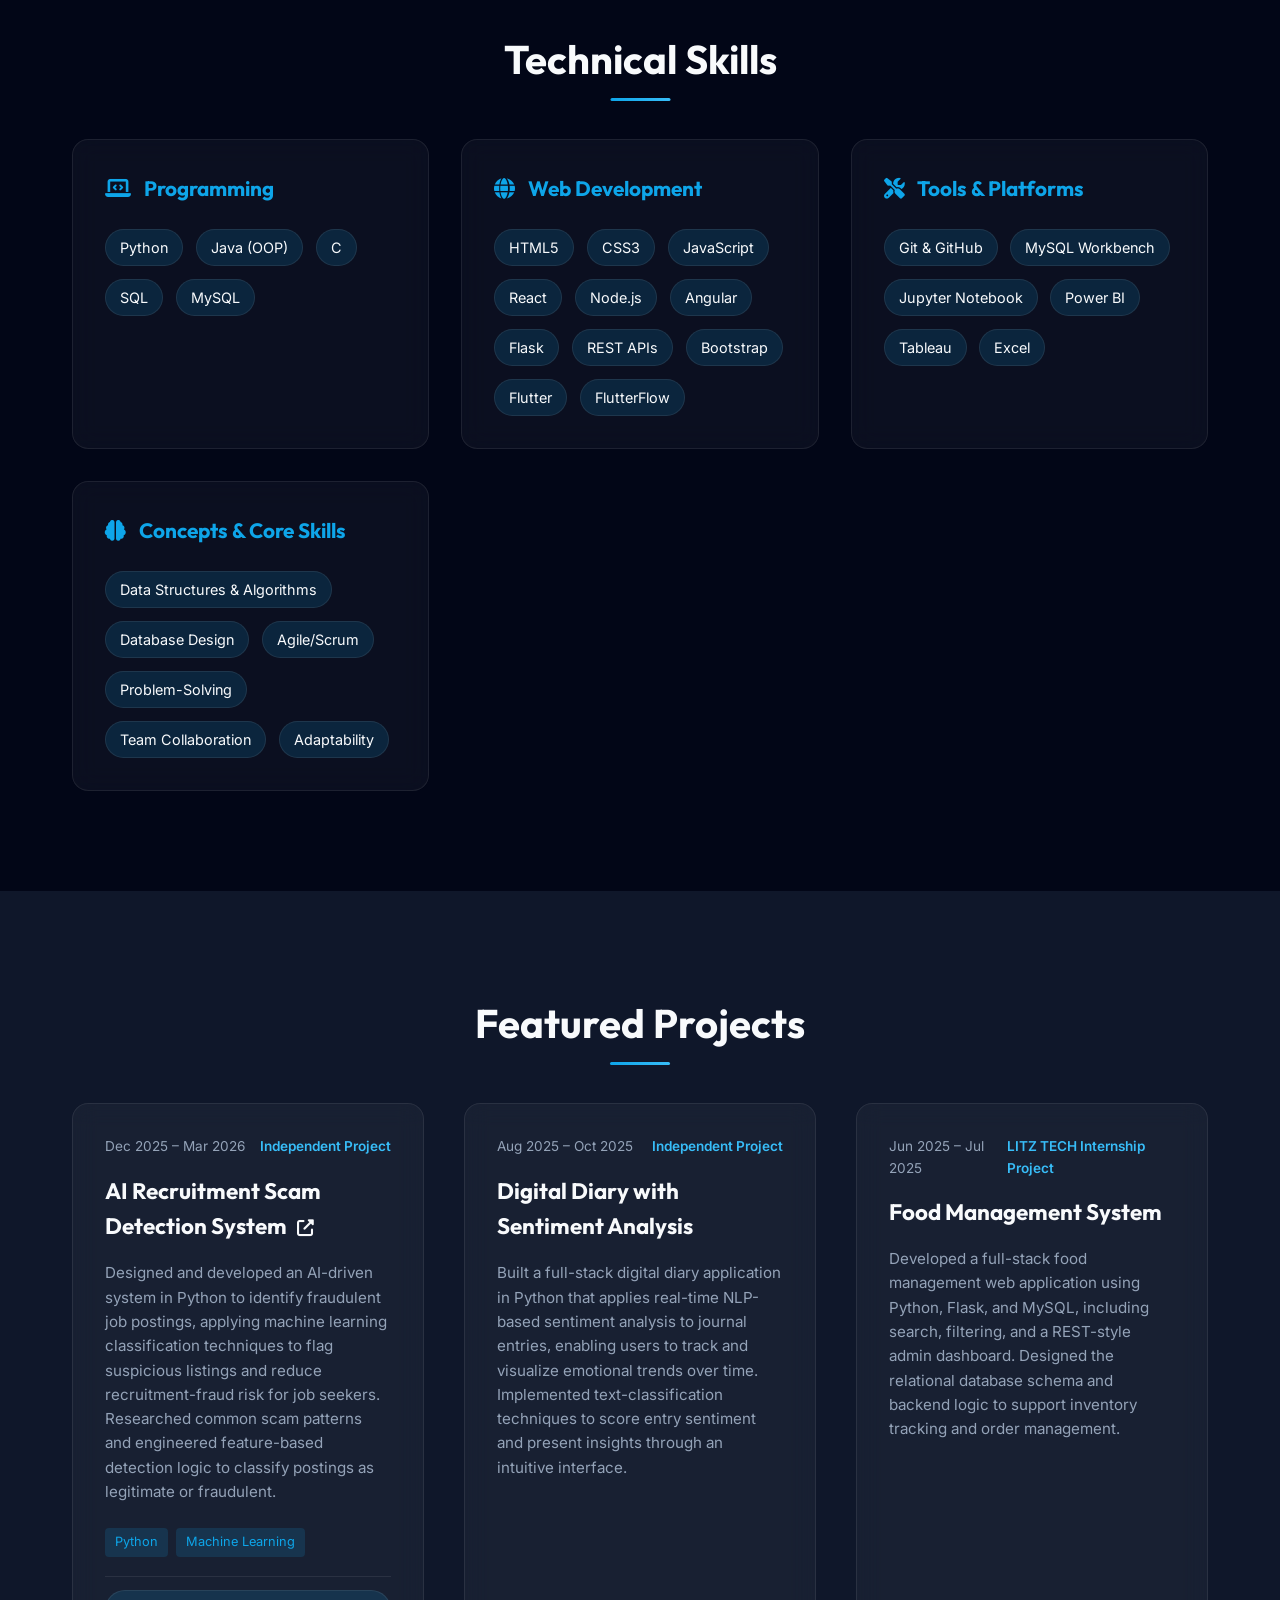
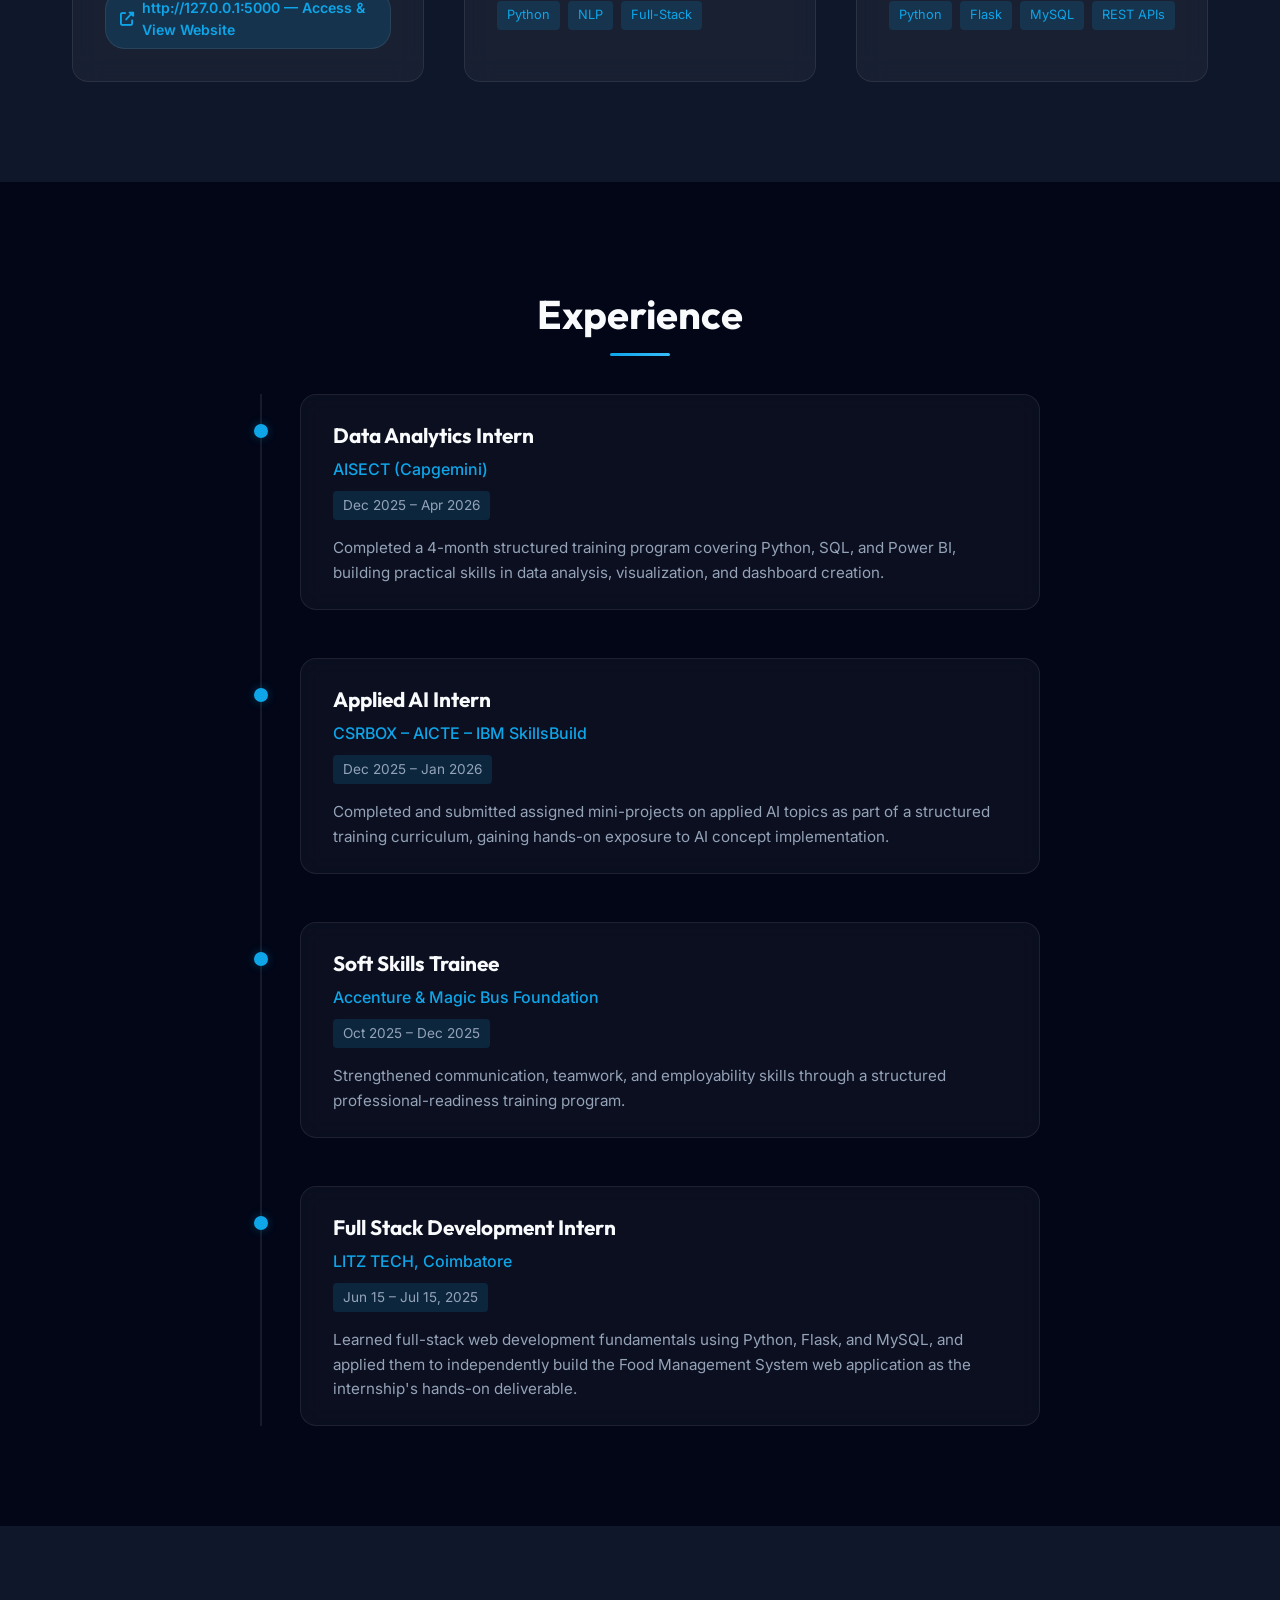
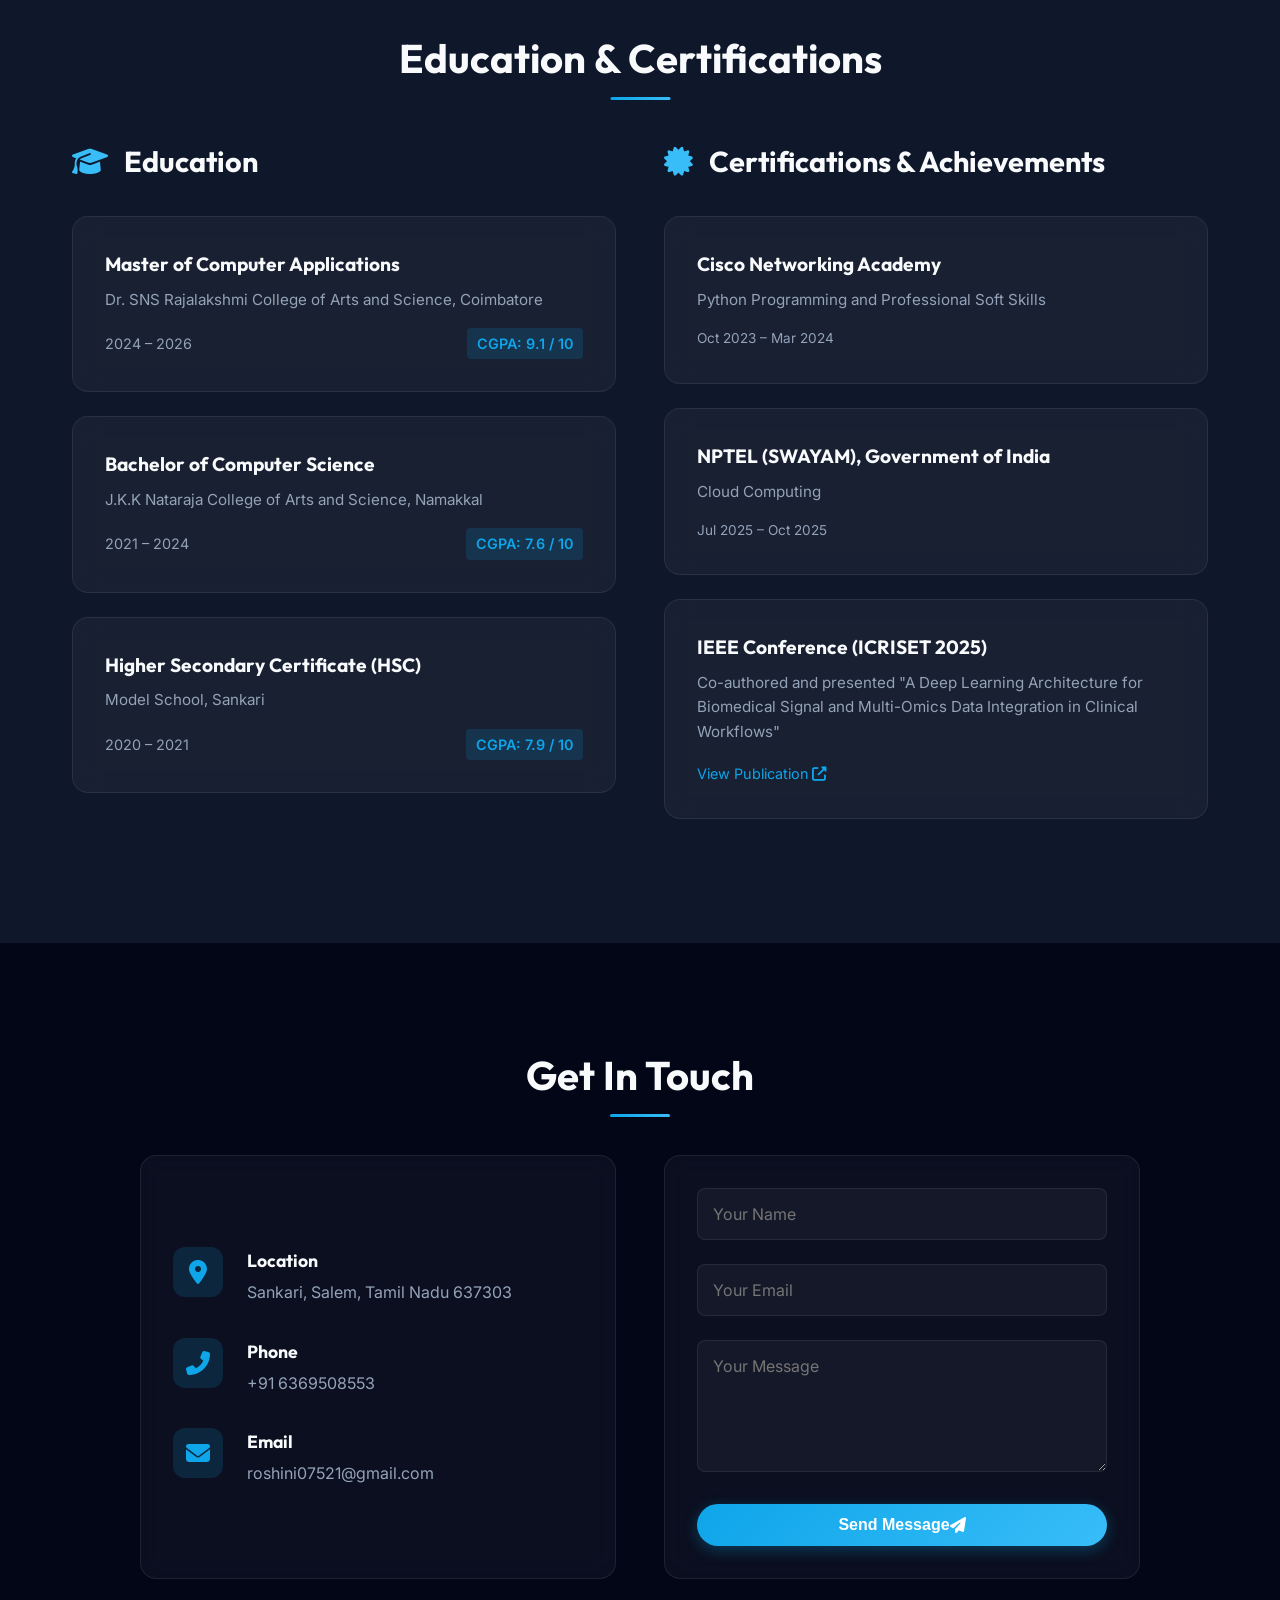
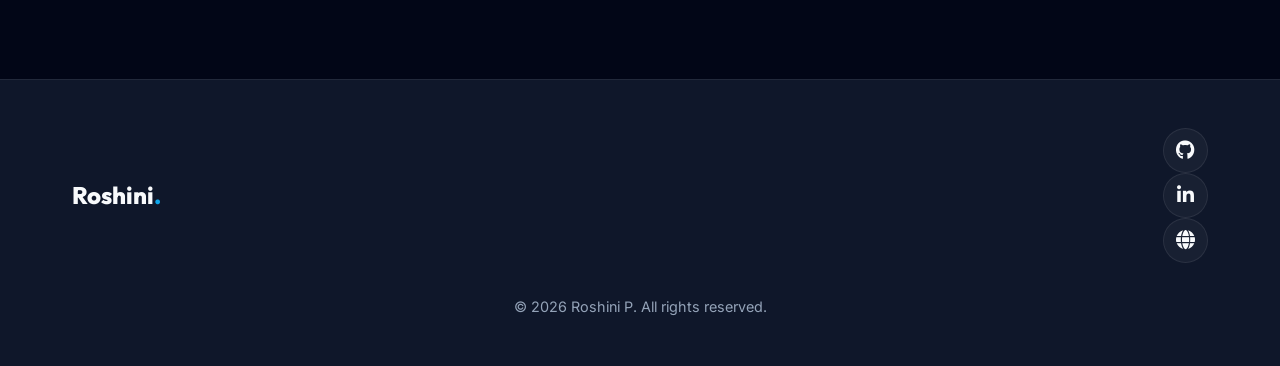
==== commit 58b06c23: "Update AI Recruitment project with explicit http://127.0.0.1:5000 link" ====
--- a/index.html
+++ b/index.html
@@ -170,7 +170,11 @@
                             <span class="project-date">Dec 2025 – Mar 2026</span>
                             <span class="project-type">Independent Project</span>
                         </div>
-                        <h3 class="project-title">AI Recruitment Scam Detection System</h3>
+                        <h3 class="project-title">
+                            <a href="http://127.0.0.1:5000" target="_blank" rel="noopener noreferrer">
+                                AI Recruitment Scam Detection System <i class="fas fa-external-link-alt" style="font-size: 0.75em; margin-left: 6px;"></i>
+                            </a>
+                        </h3>
                         <p class="project-desc">
                             Designed and developed an AI-driven system in Python to identify fraudulent job postings, applying machine learning classification techniques to flag suspicious listings and reduce recruitment-fraud risk for job seekers.
                             Researched common scam patterns and engineered feature-based detection logic to classify postings as legitimate or fraudulent.
@@ -181,7 +185,7 @@
                         </div>
                         <div class="project-links">
                             <a href="http://127.0.0.1:5000" target="_blank" rel="noopener noreferrer" class="project-link">
-                                <i class="fas fa-external-link-alt"></i> View Website / Demo
+                                <i class="fas fa-external-link-alt"></i> http://127.0.0.1:5000 &mdash; Access & View Website
                             </a>
                         </div>
                     </div>
--- a/css/style.css
+++ b/css/style.css
@@ -595,6 +595,15 @@
     font-size: 1.4rem;
     margin-bottom: 1rem;
     color: var(--text-primary);
+}
+
+.project-title a {
+    color: inherit;
+    transition: color var(--transition-fast);
+}
+
+.project-title a:hover {
+    color: var(--primary-color);
 }
 
 .project-desc {
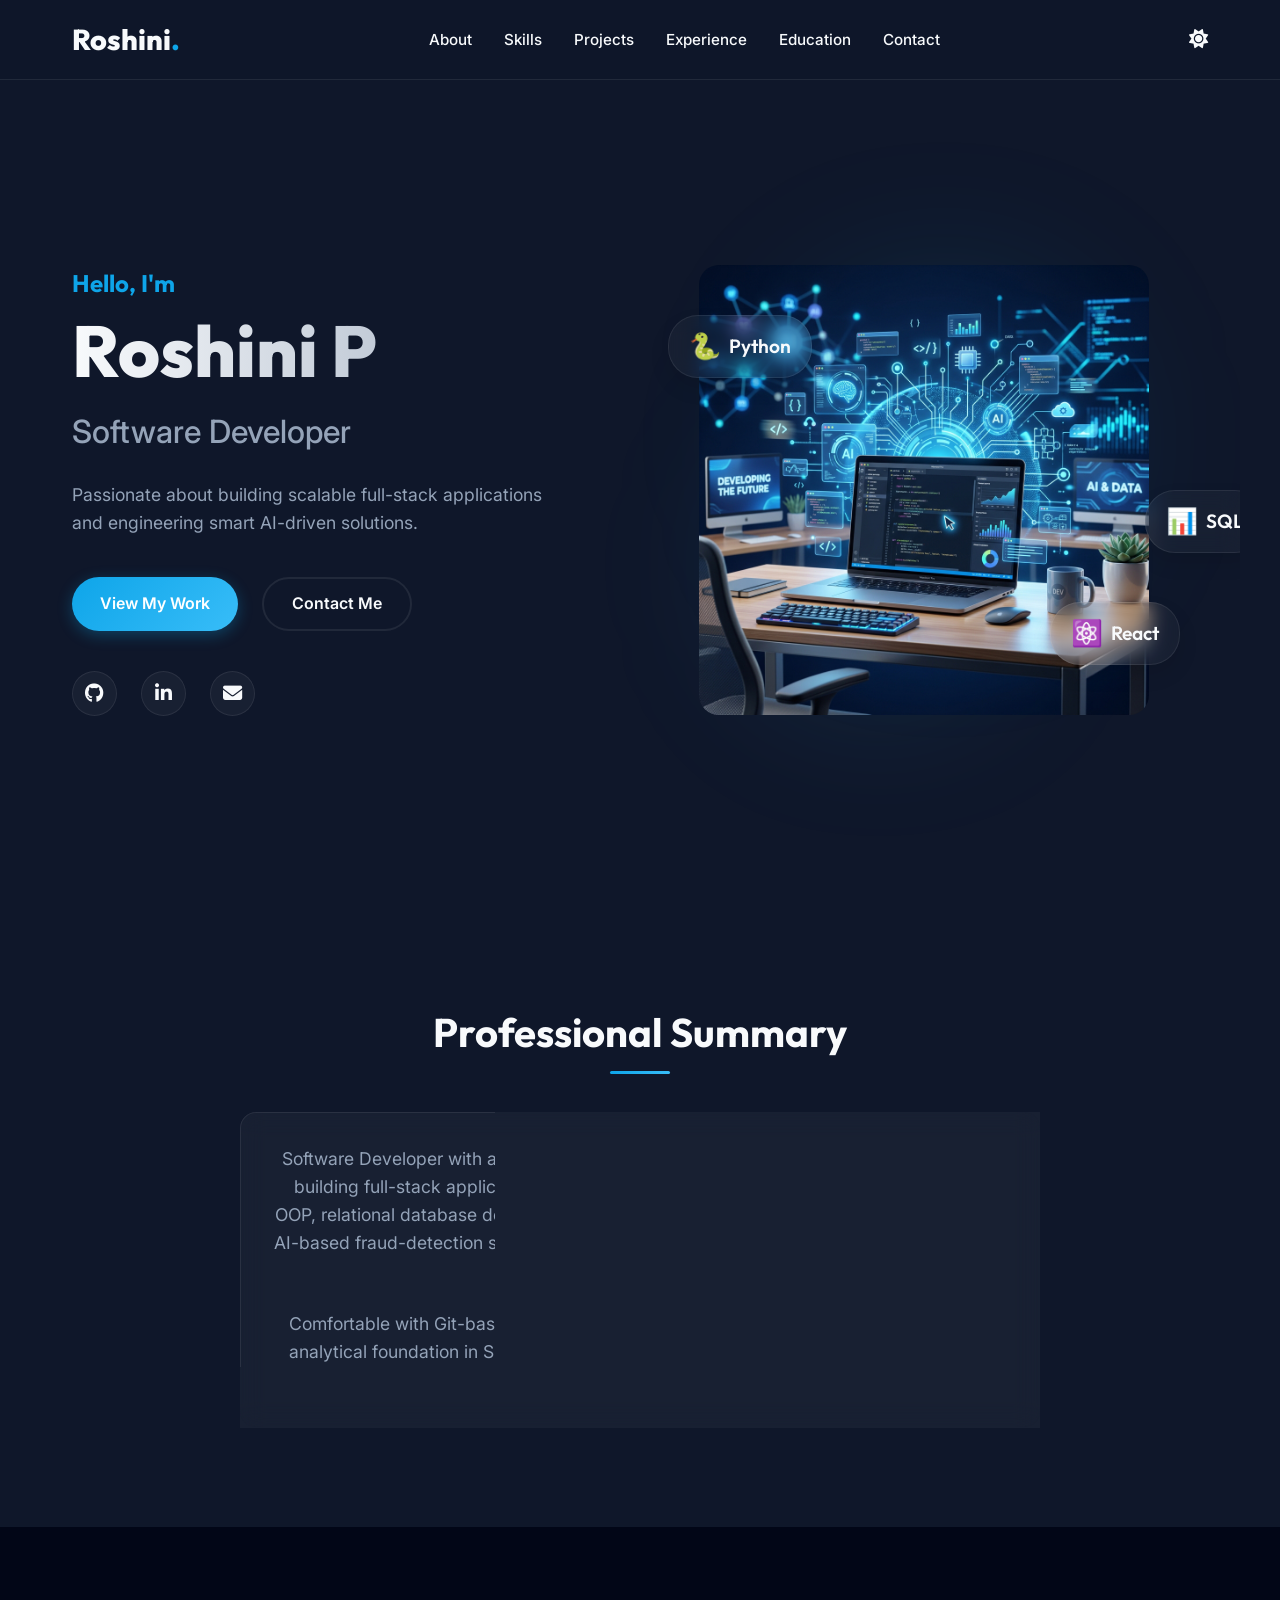
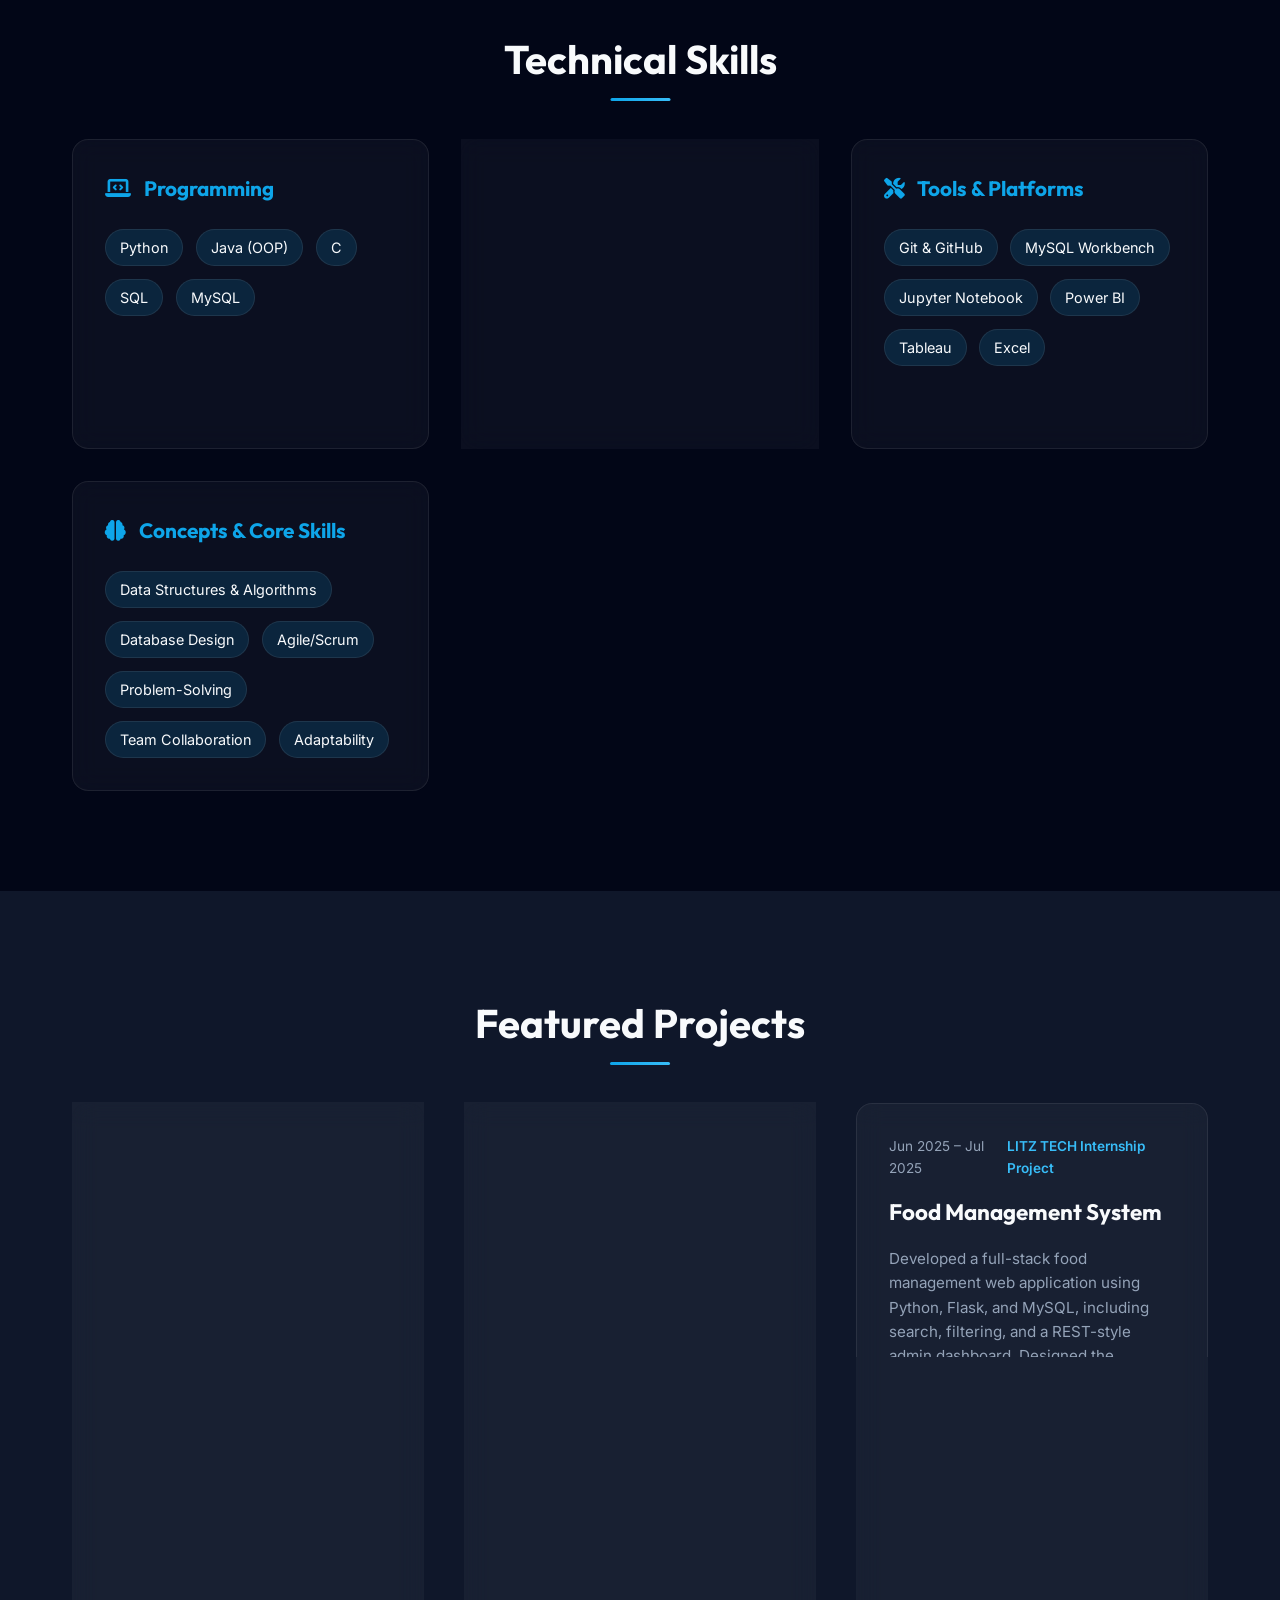
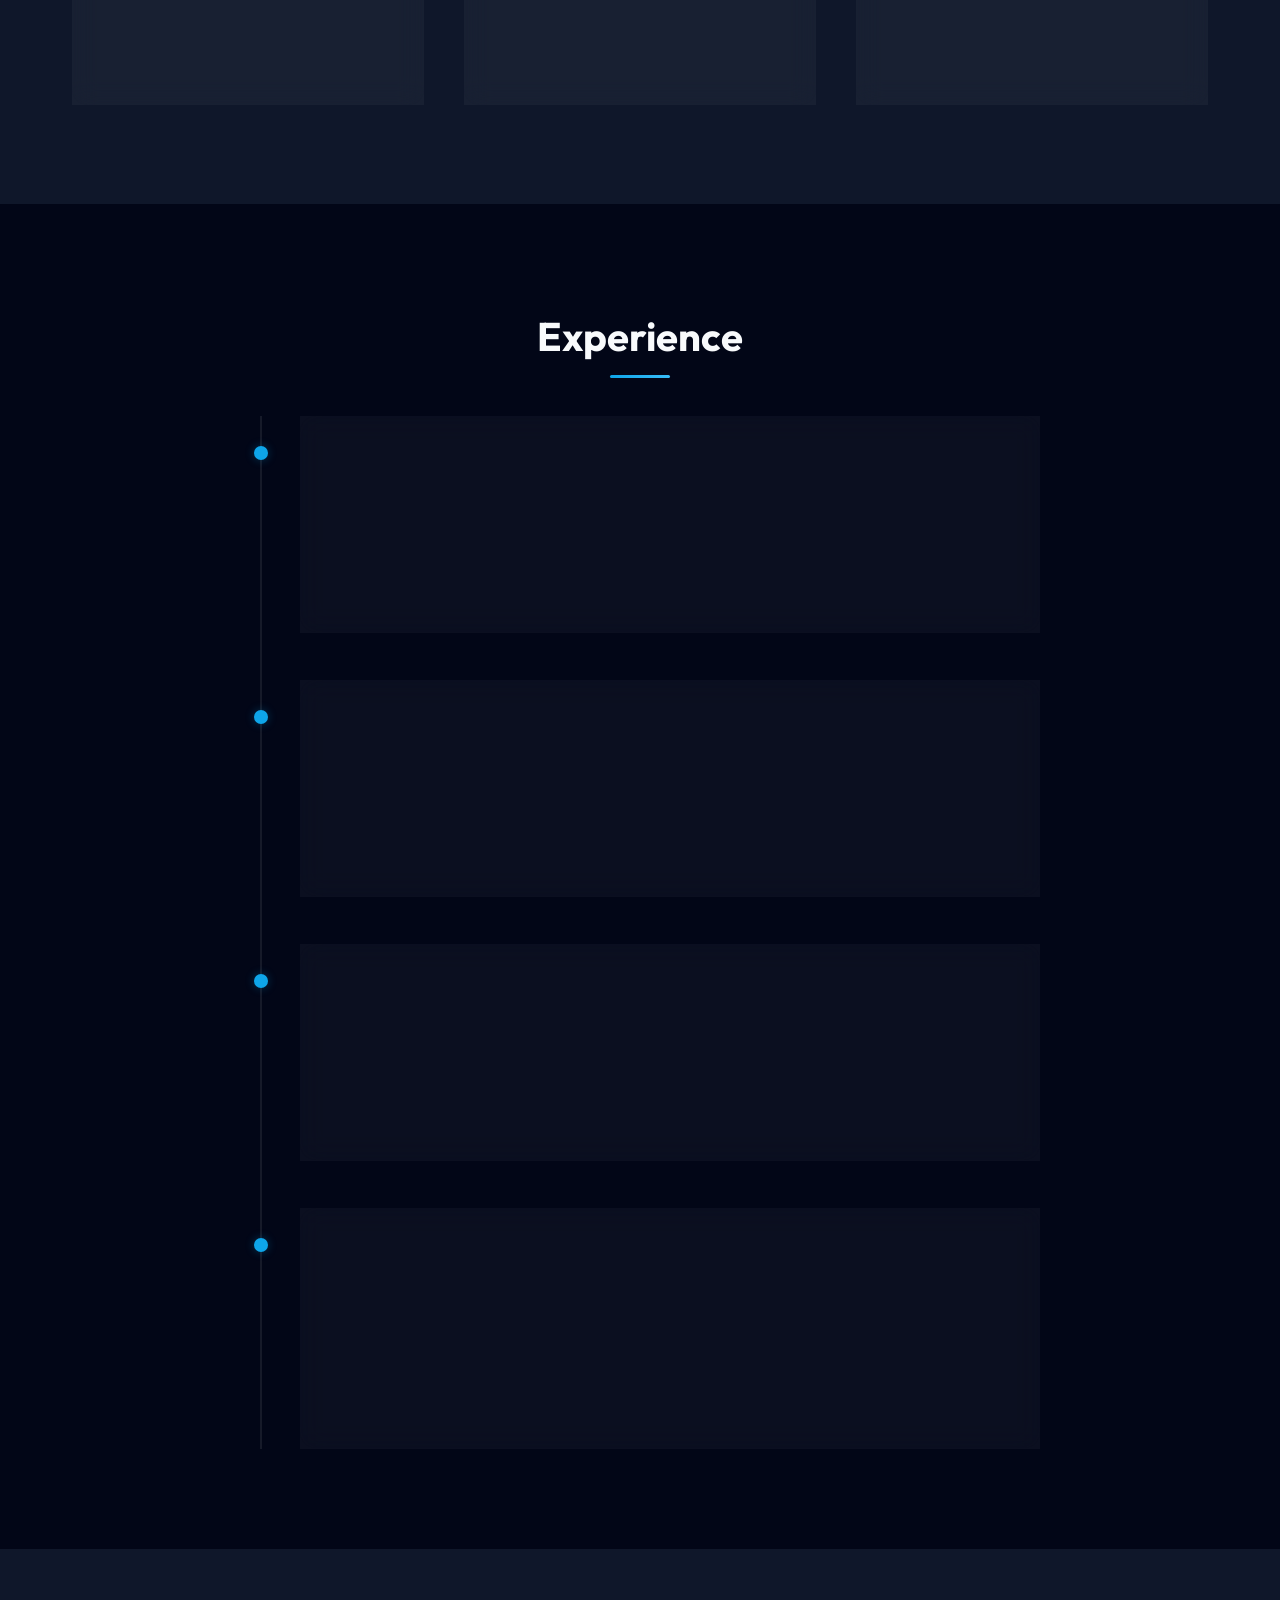
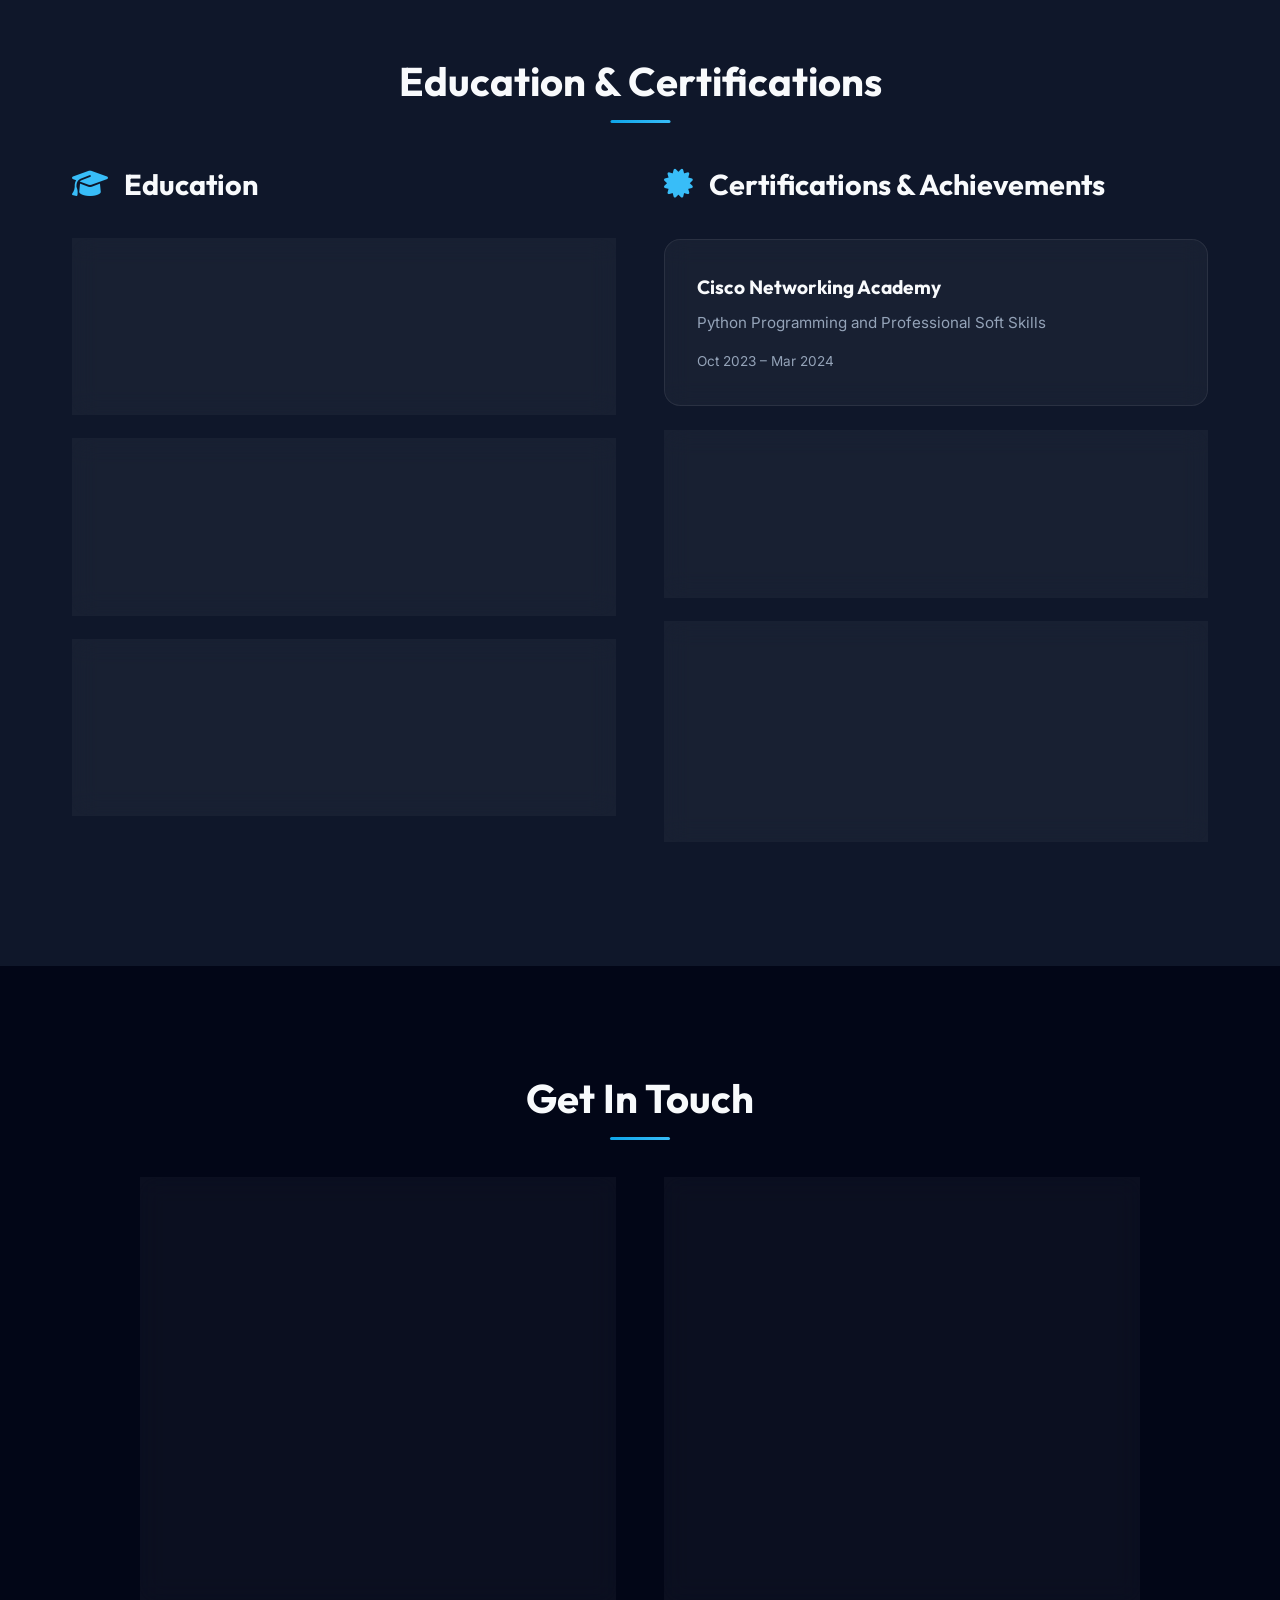
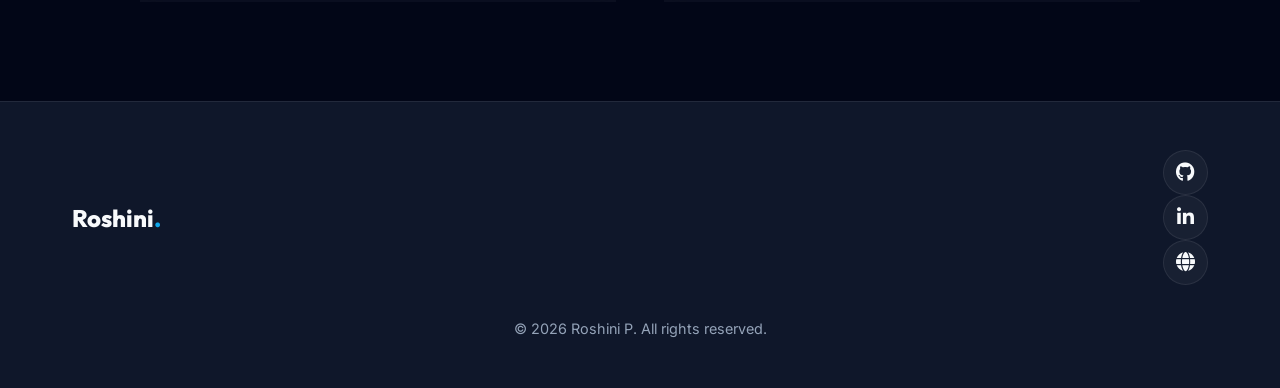
==== commit 1201d55f: "Add integrated live web demo page for AI Recruitment Scam Detection System" ====
--- a/index.html
+++ b/index.html
@@ -171,8 +171,8 @@
                             <span class="project-type">Independent Project</span>
                         </div>
                         <h3 class="project-title">
-                            <a href="http://127.0.0.1:5000" target="_blank" rel="noopener noreferrer">
-                                AI Recruitment Scam Detection System <i class="fas fa-external-link-alt" style="font-size: 0.75em; margin-left: 6px;"></i>
+                            <a href="scam-shield.html">
+                                AI Recruitment Scam Detection System <i class="fas fa-arrow-right" style="font-size: 0.75em; margin-left: 6px;"></i>
                             </a>
                         </h3>
                         <p class="project-desc">
@@ -184,8 +184,11 @@
                             <span>Machine Learning</span>
                         </div>
                         <div class="project-links">
-                            <a href="http://127.0.0.1:5000" target="_blank" rel="noopener noreferrer" class="project-link">
-                                <i class="fas fa-external-link-alt"></i> http://127.0.0.1:5000 &mdash; Access & View Website
+                            <a href="scam-shield.html" class="project-link" style="background: var(--primary-color); color: #fff; box-shadow: 0 4px 12px var(--shadow-primary);">
+                                <i class="fas fa-play-circle"></i> Live Web Demo
+                            </a>
+                            <a href="http://127.0.0.1:5000" target="_blank" rel="noopener noreferrer" class="project-link" title="Requires running python app.py locally">
+                                <i class="fas fa-laptop-code"></i> Localhost (127.0.0.1:5000)
                             </a>
                         </div>
                     </div>
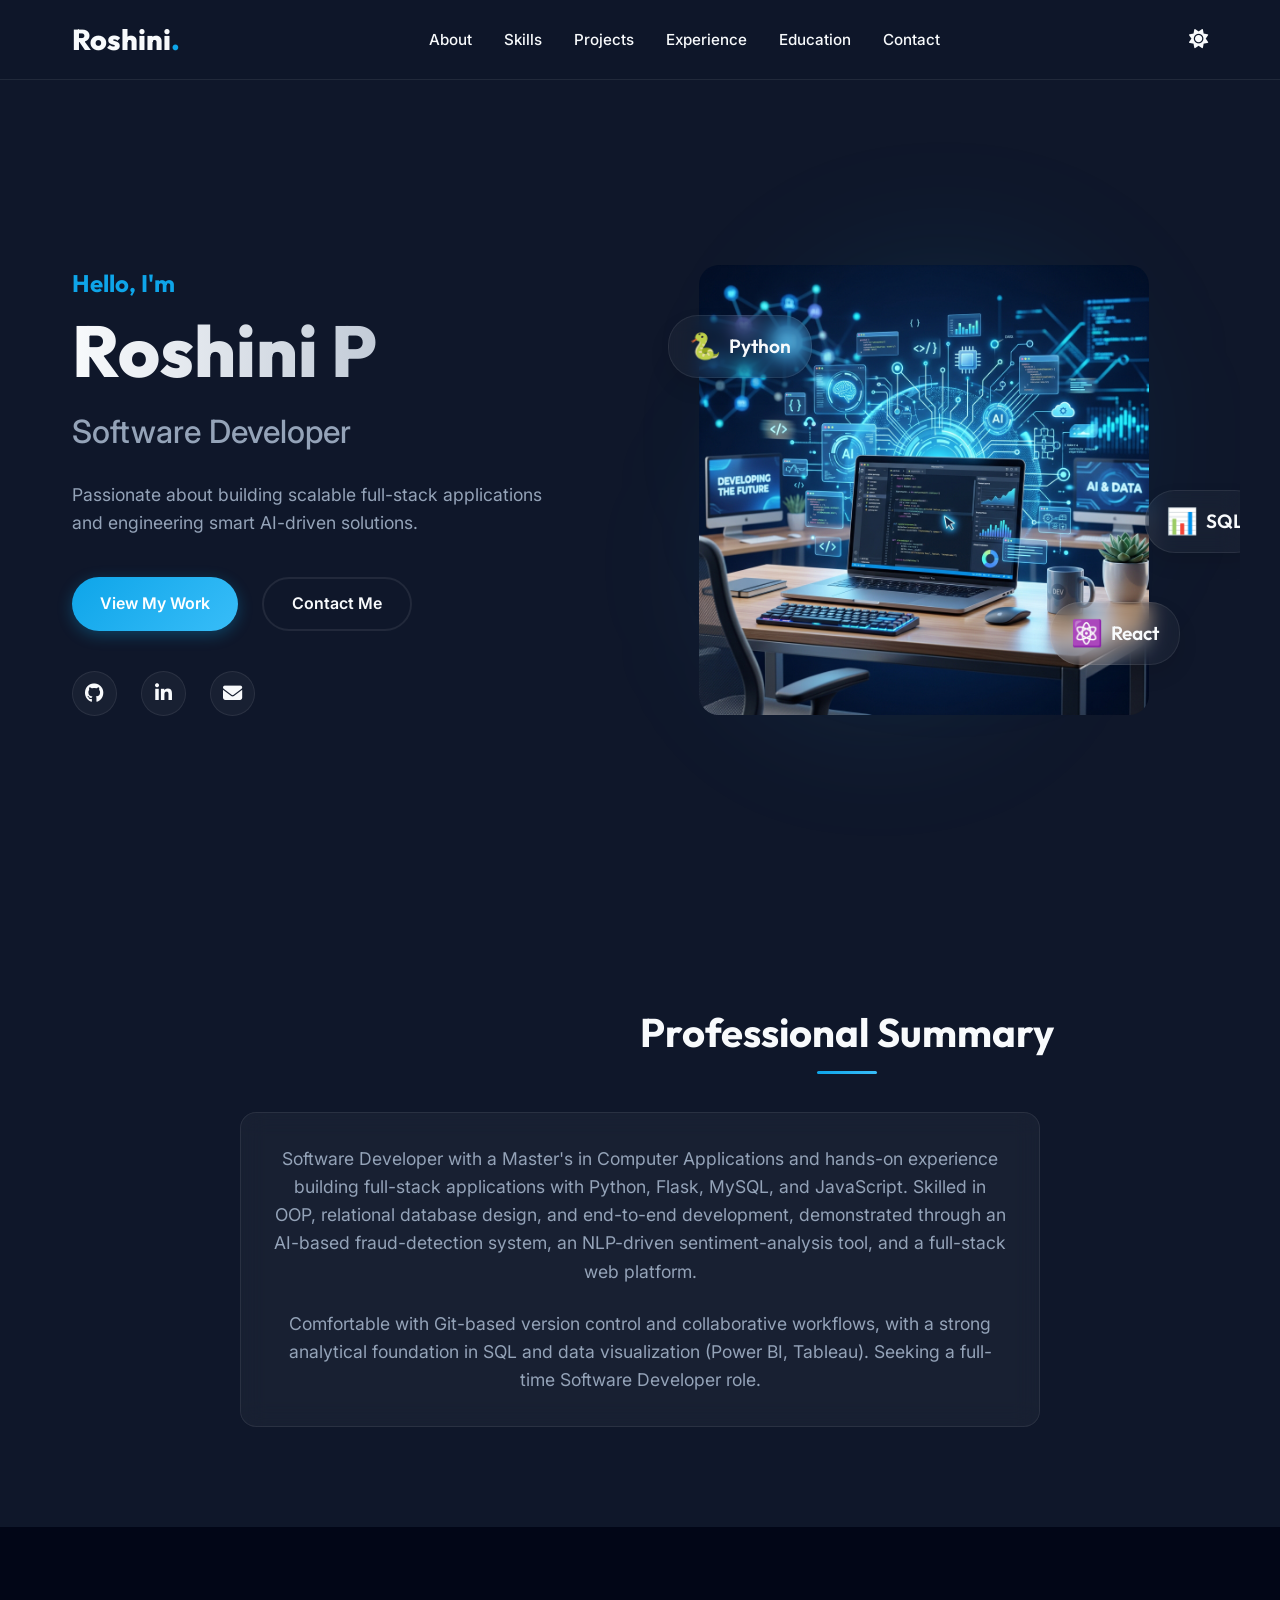
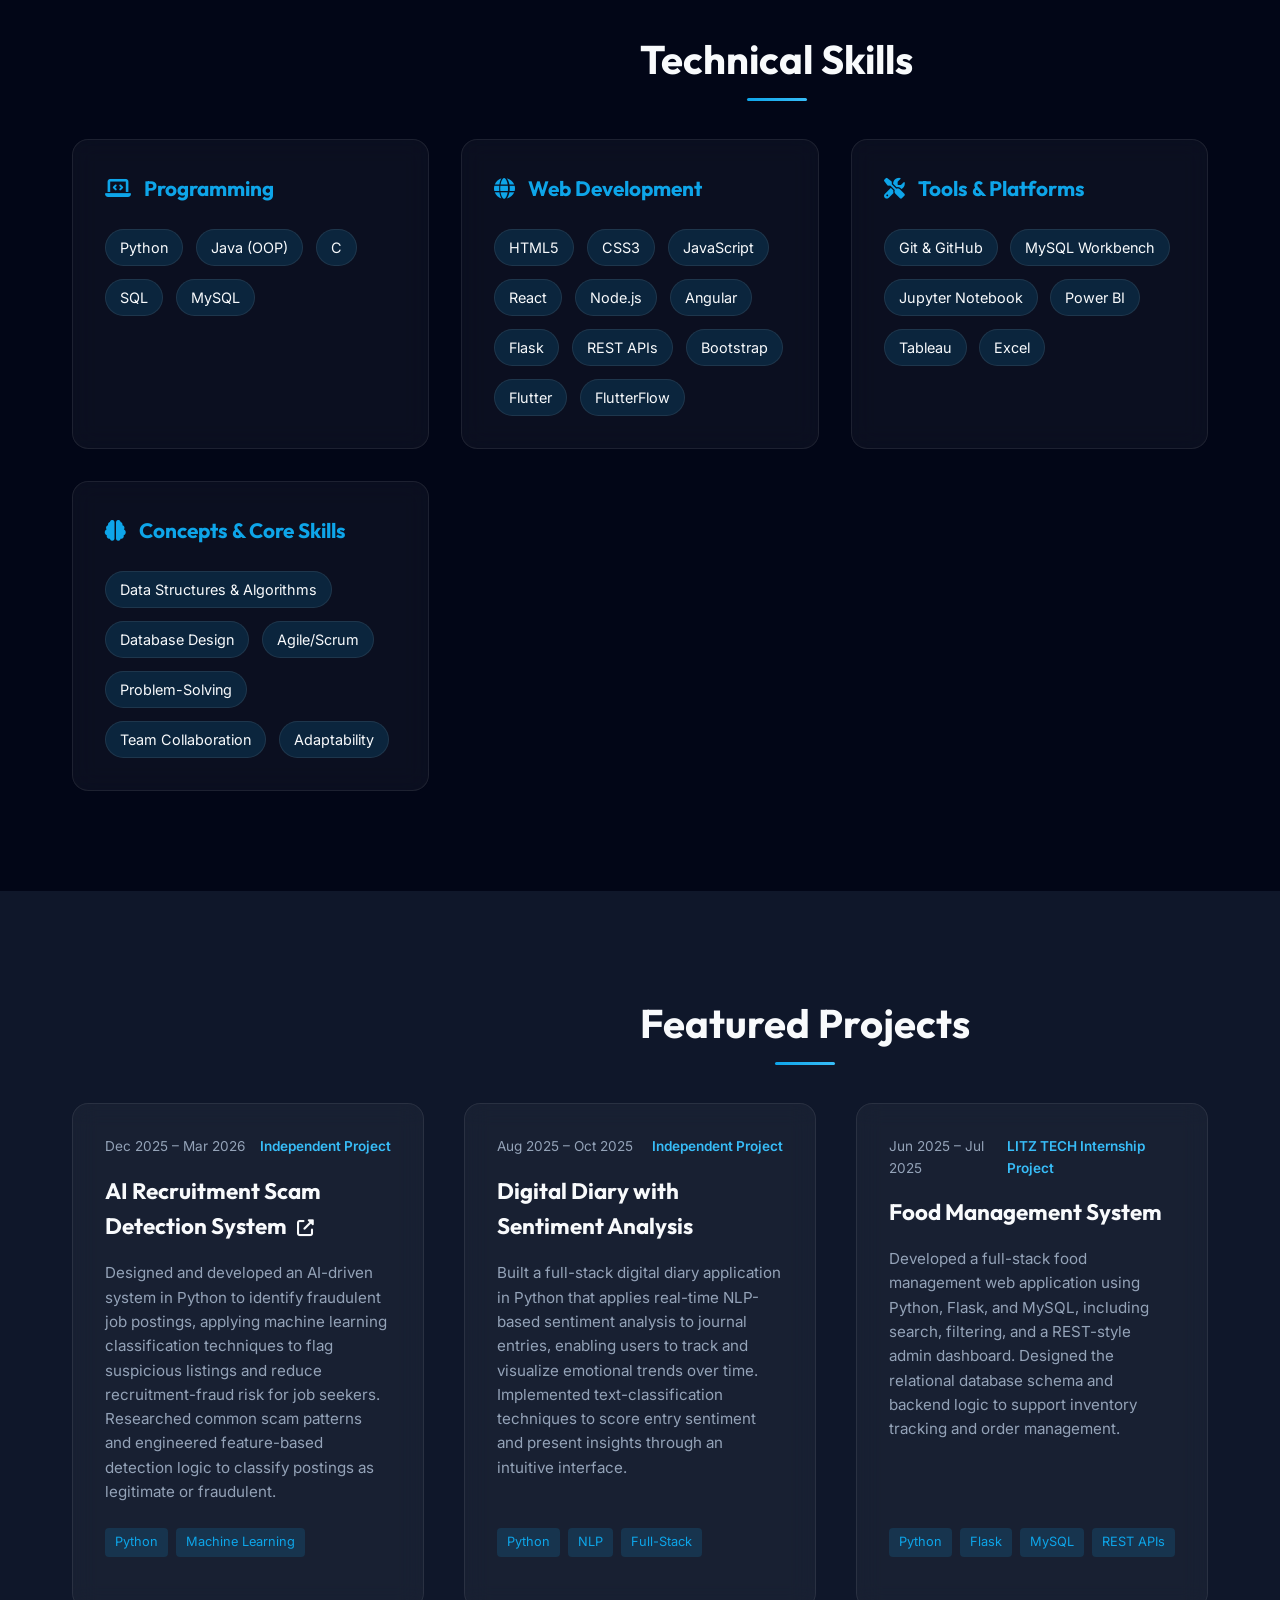
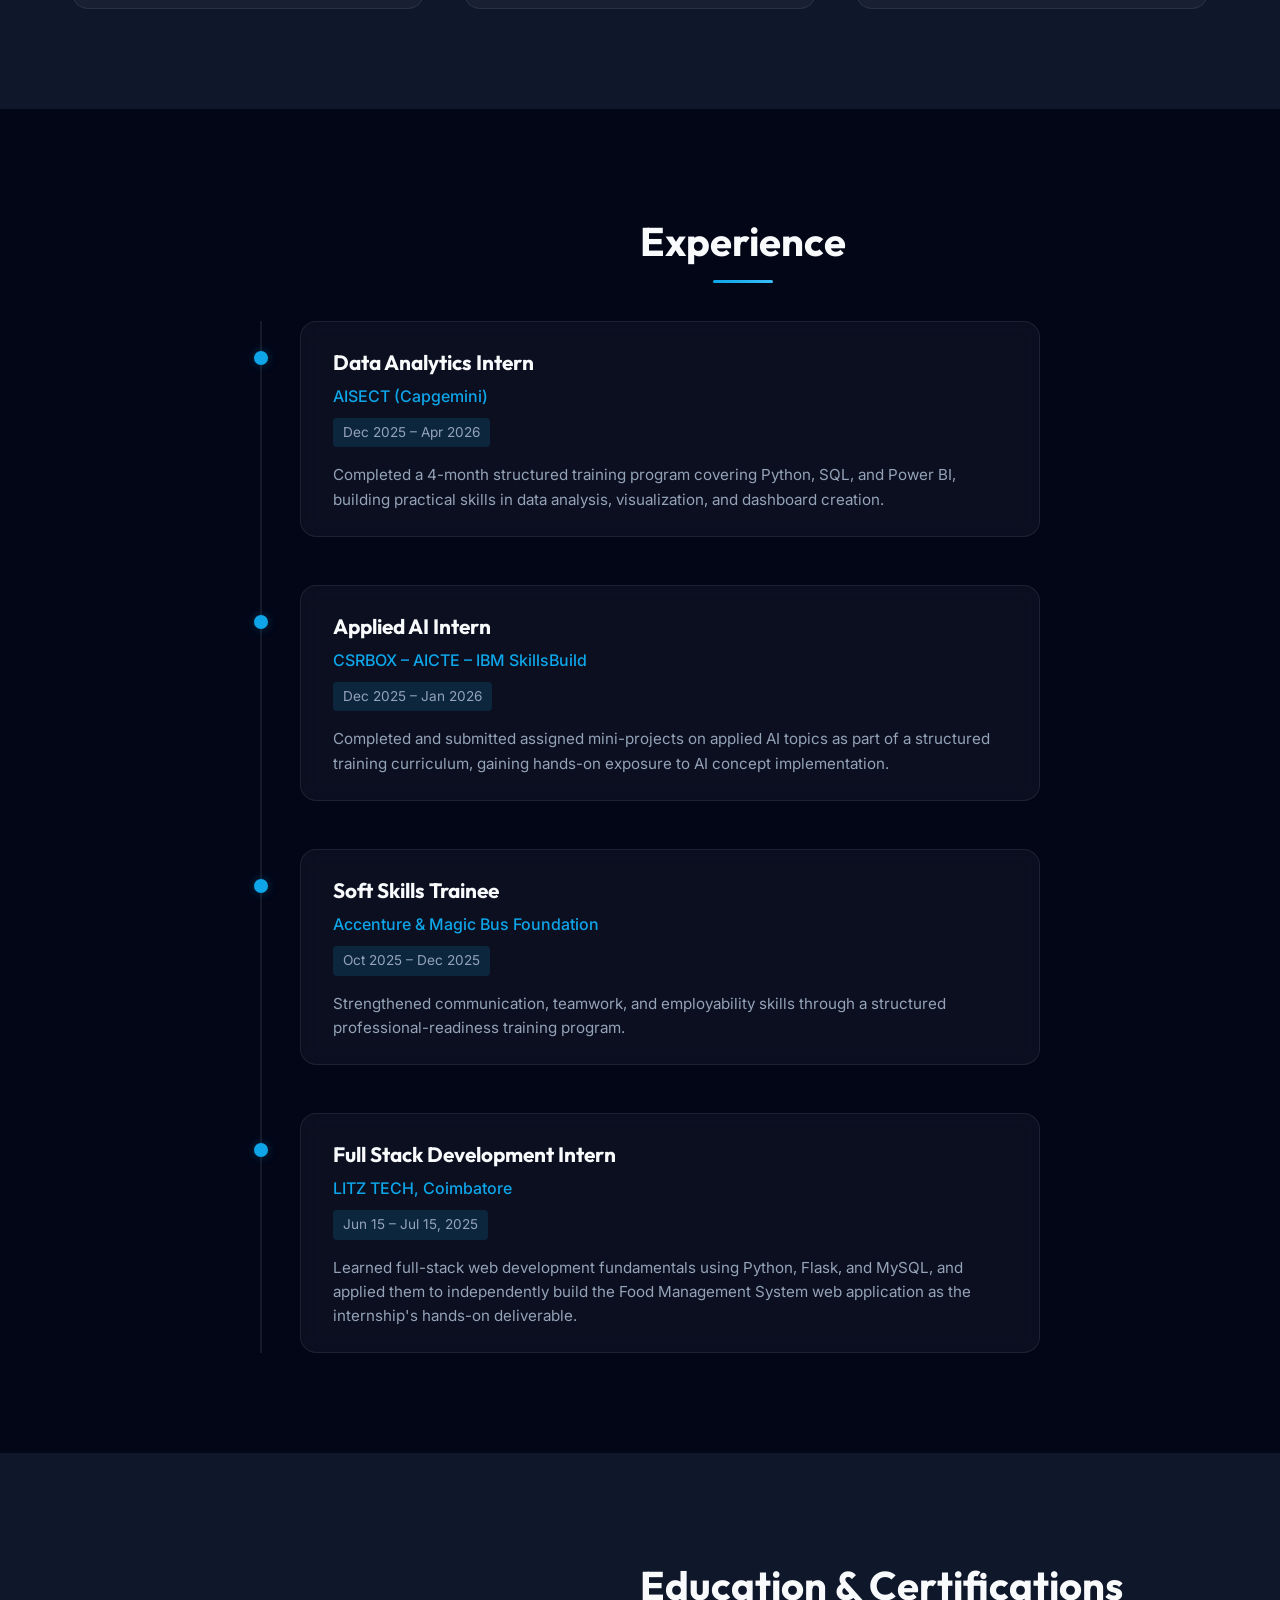
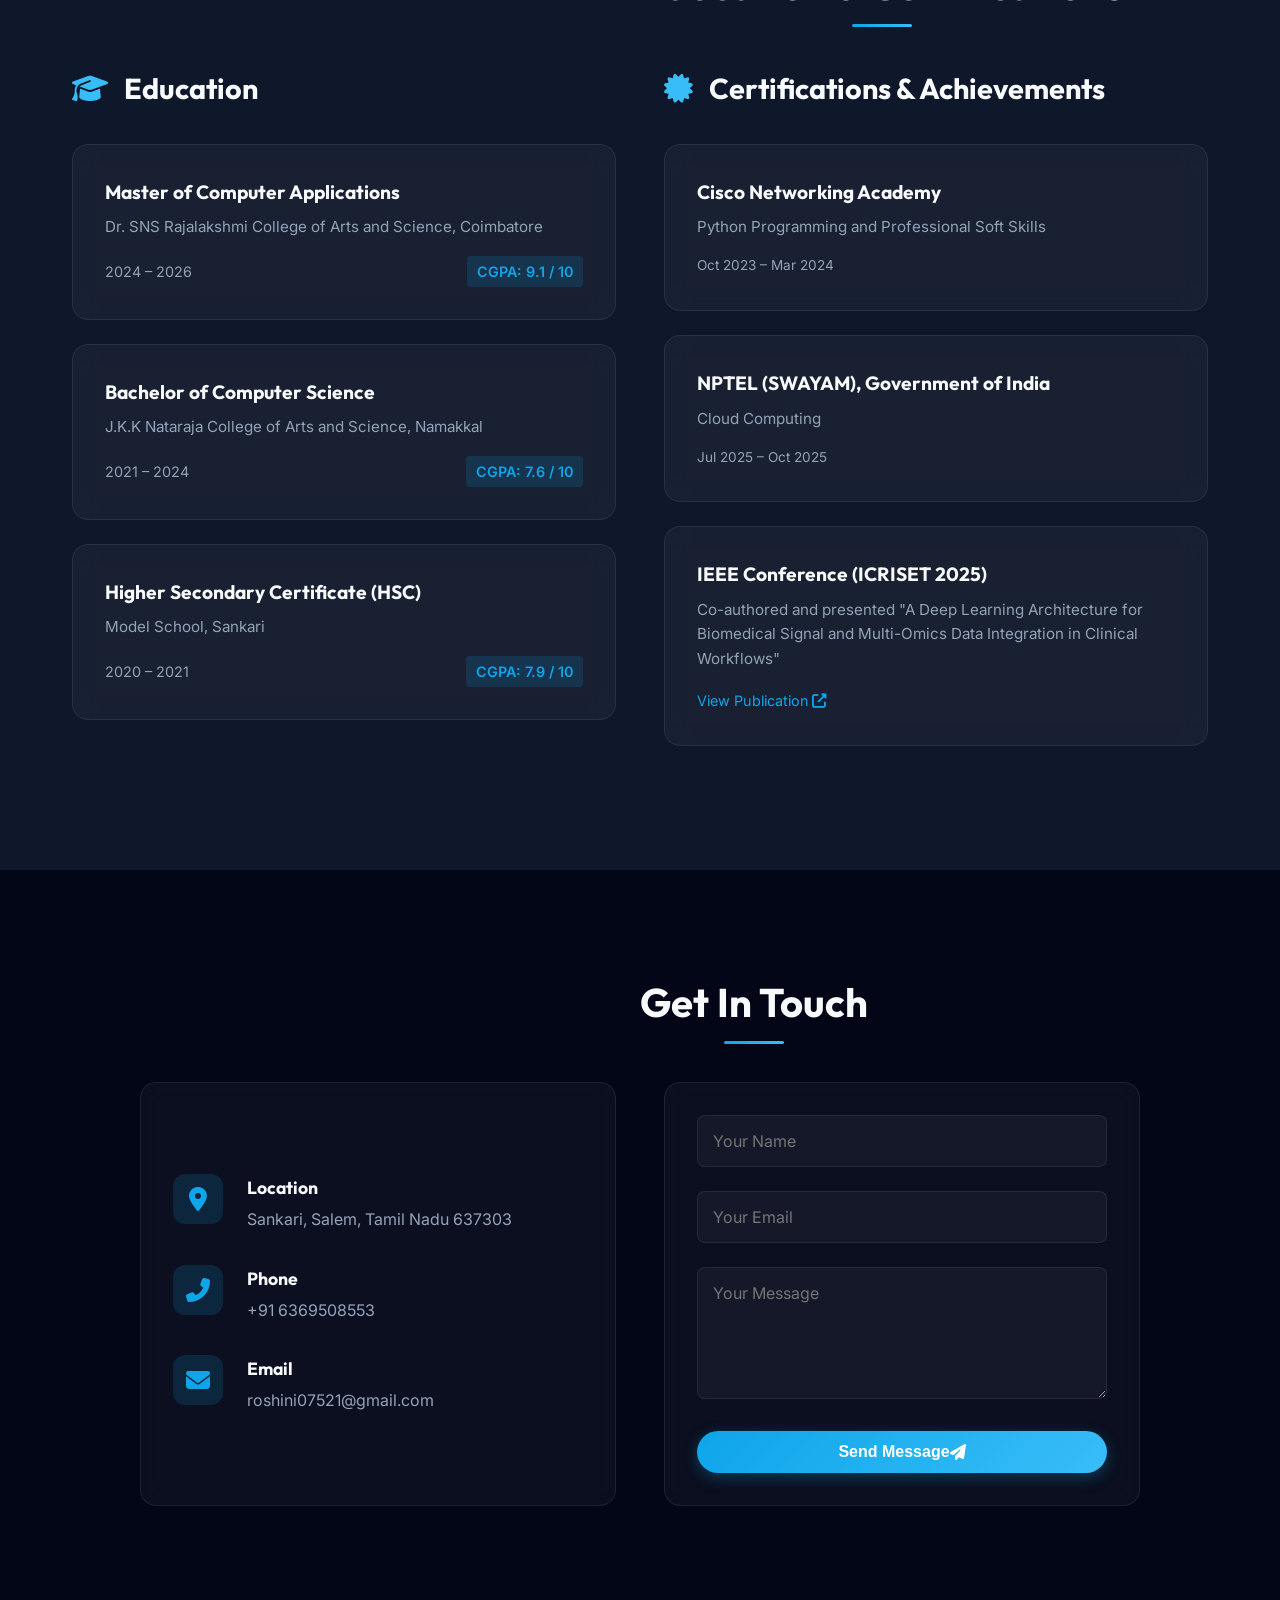
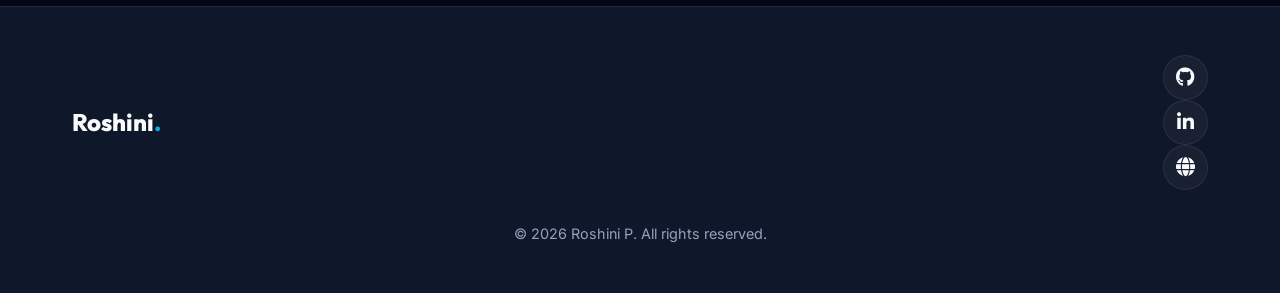
==== commit 28555013: "Set project title link to http://127.0.0.1:5000 and remove extra demo buttons" ====
--- a/index.html
+++ b/index.html
@@ -171,8 +171,8 @@
                             <span class="project-type">Independent Project</span>
                         </div>
                         <h3 class="project-title">
-                            <a href="scam-shield.html">
-                                AI Recruitment Scam Detection System <i class="fas fa-arrow-right" style="font-size: 0.75em; margin-left: 6px;"></i>
+                            <a href="http://127.0.0.1:5000" target="_blank" rel="noopener noreferrer">
+                                AI Recruitment Scam Detection System <i class="fas fa-external-link-alt" style="font-size: 0.75em; margin-left: 6px;"></i>
                             </a>
                         </h3>
                         <p class="project-desc">
@@ -182,14 +182,6 @@
                         <div class="project-tech">
                             <span>Python</span>
                             <span>Machine Learning</span>
-                        </div>
-                        <div class="project-links">
-                            <a href="scam-shield.html" class="project-link" style="background: var(--primary-color); color: #fff; box-shadow: 0 4px 12px var(--shadow-primary);">
-                                <i class="fas fa-play-circle"></i> Live Web Demo
-                            </a>
-                            <a href="http://127.0.0.1:5000" target="_blank" rel="noopener noreferrer" class="project-link" title="Requires running python app.py locally">
-                                <i class="fas fa-laptop-code"></i> Localhost (127.0.0.1:5000)
-                            </a>
                         </div>
                     </div>
                 </div>
--- a/css/style.css
+++ b/css/style.css
@@ -910,37 +910,14 @@
 }
 
 /* =========================================
-   Animations & Reveal Classes
-   ========================================= */
-.reveal {
-    opacity: 0;
+   Animations & Reveal Classes (Safe Defaults)
+   ========================================= */
+.reveal,
+.reveal-up,
+.reveal-right {
+    opacity: 1 !important;
+    transform: none !important;
     transition: all var(--transition-slow);
-}
-
-.reveal.active {
-    opacity: 1;
-}
-
-.reveal-up {
-    opacity: 0;
-    transform: translateY(50px);
-    transition: all var(--transition-slow);
-}
-
-.reveal-up.active {
-    opacity: 1;
-    transform: translateY(0);
-}
-
-.reveal-right {
-    opacity: 0;
-    transform: translateX(50px);
-    transition: all var(--transition-slow);
-}
-
-.reveal-right.active {
-    opacity: 1;
-    transform: translateX(0);
 }
 
 /* Support for custom delay via inline styles */
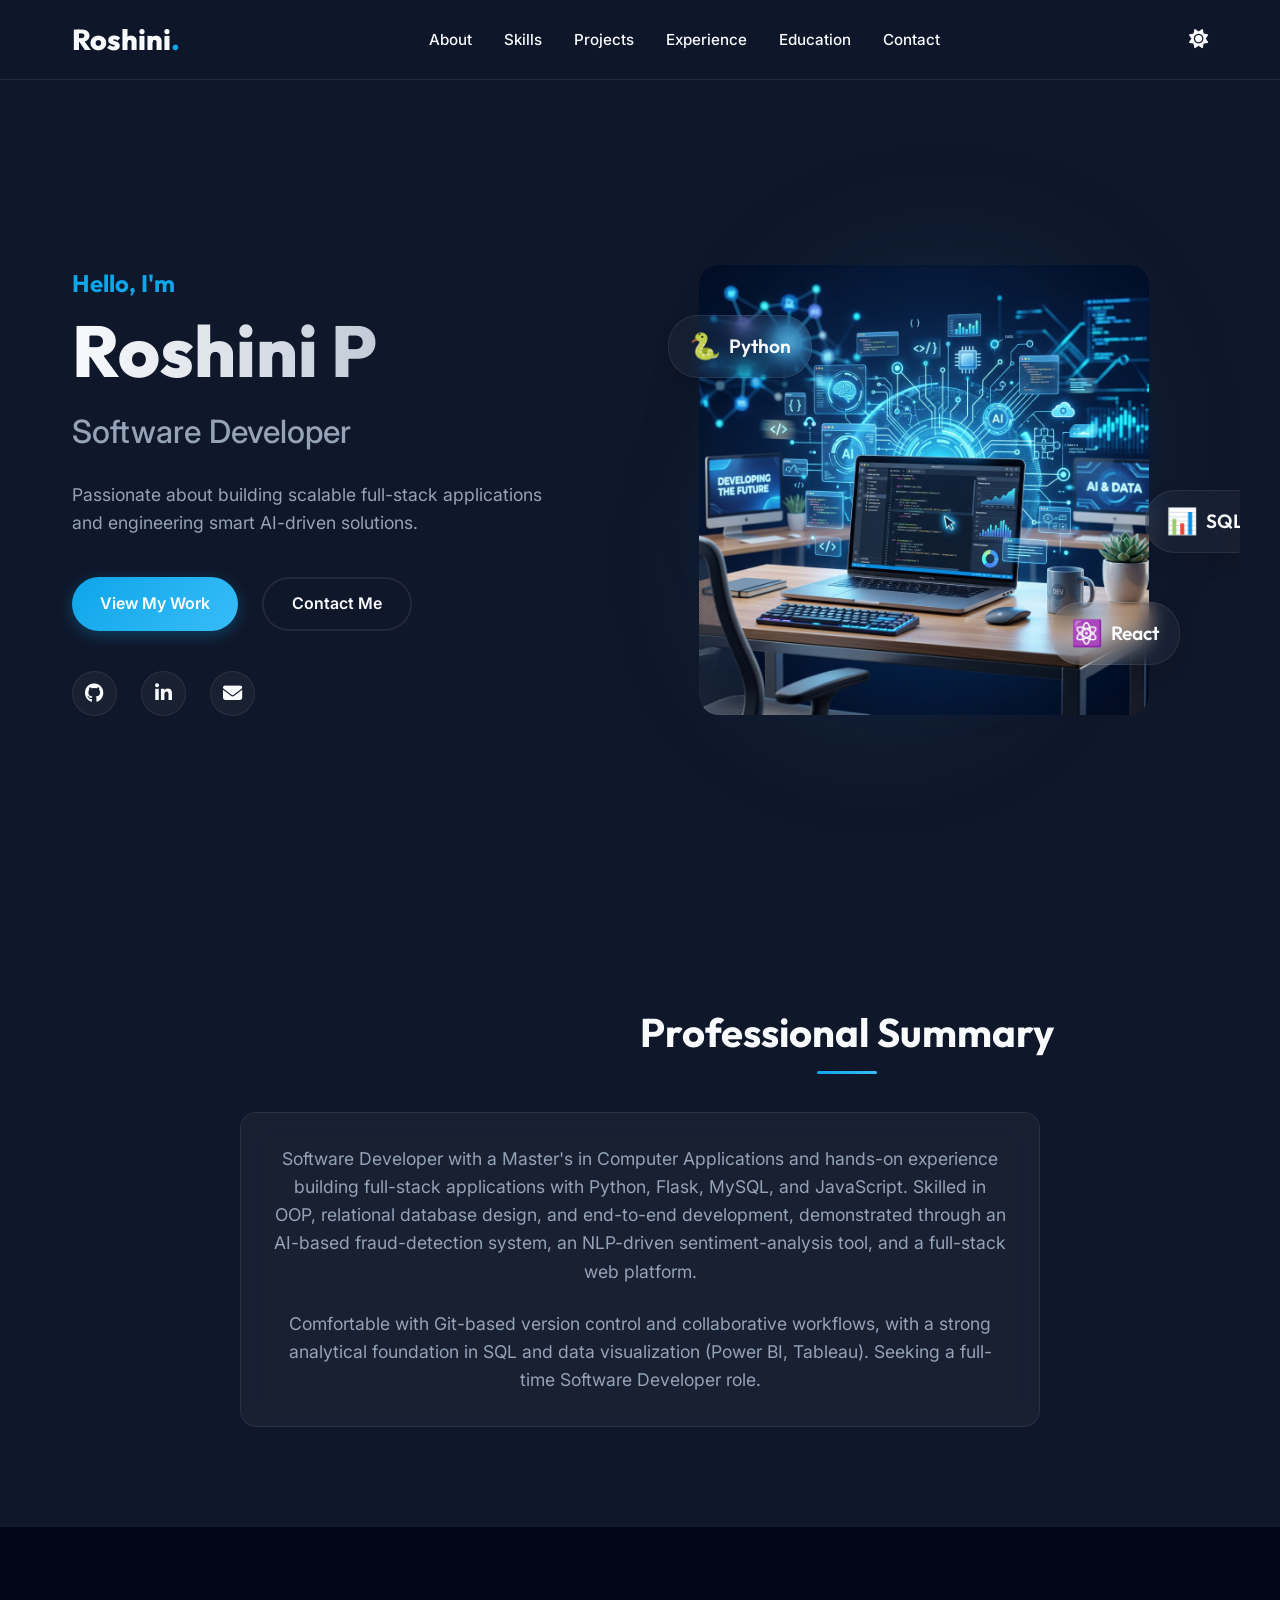
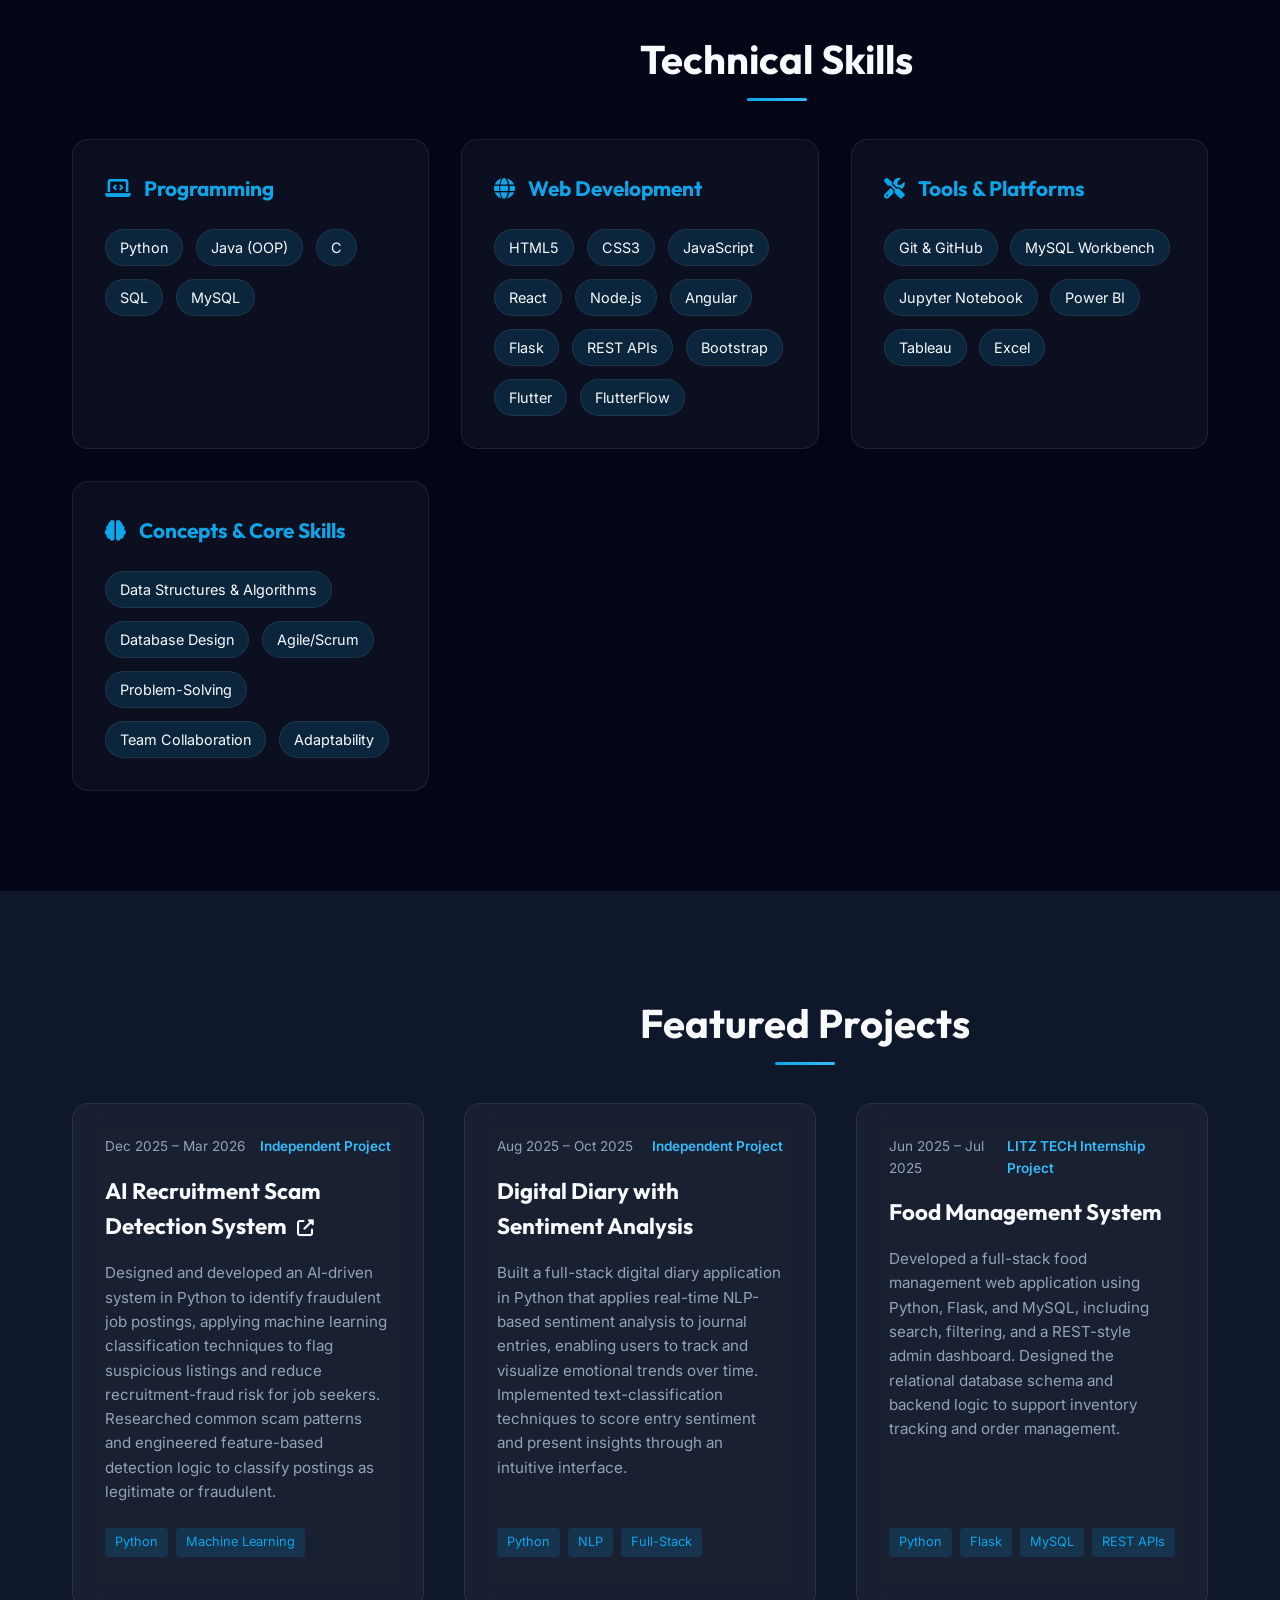
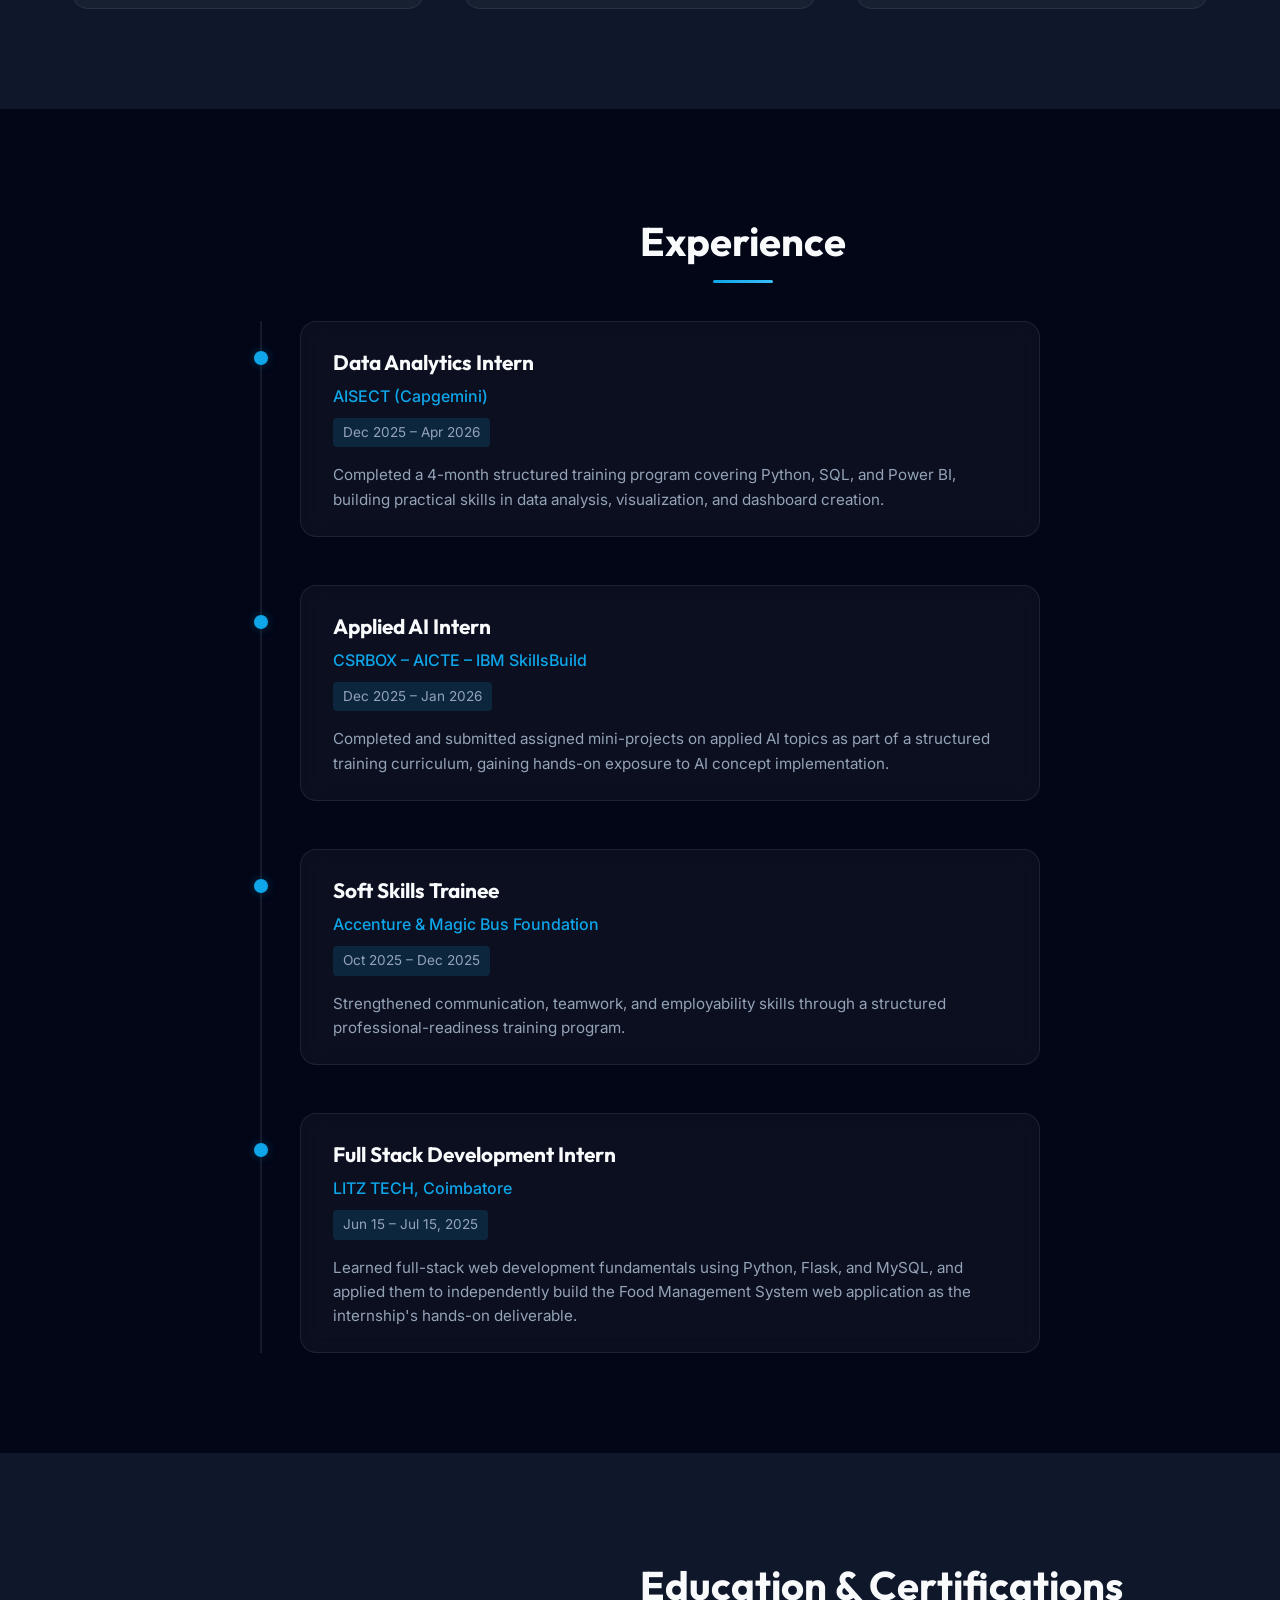
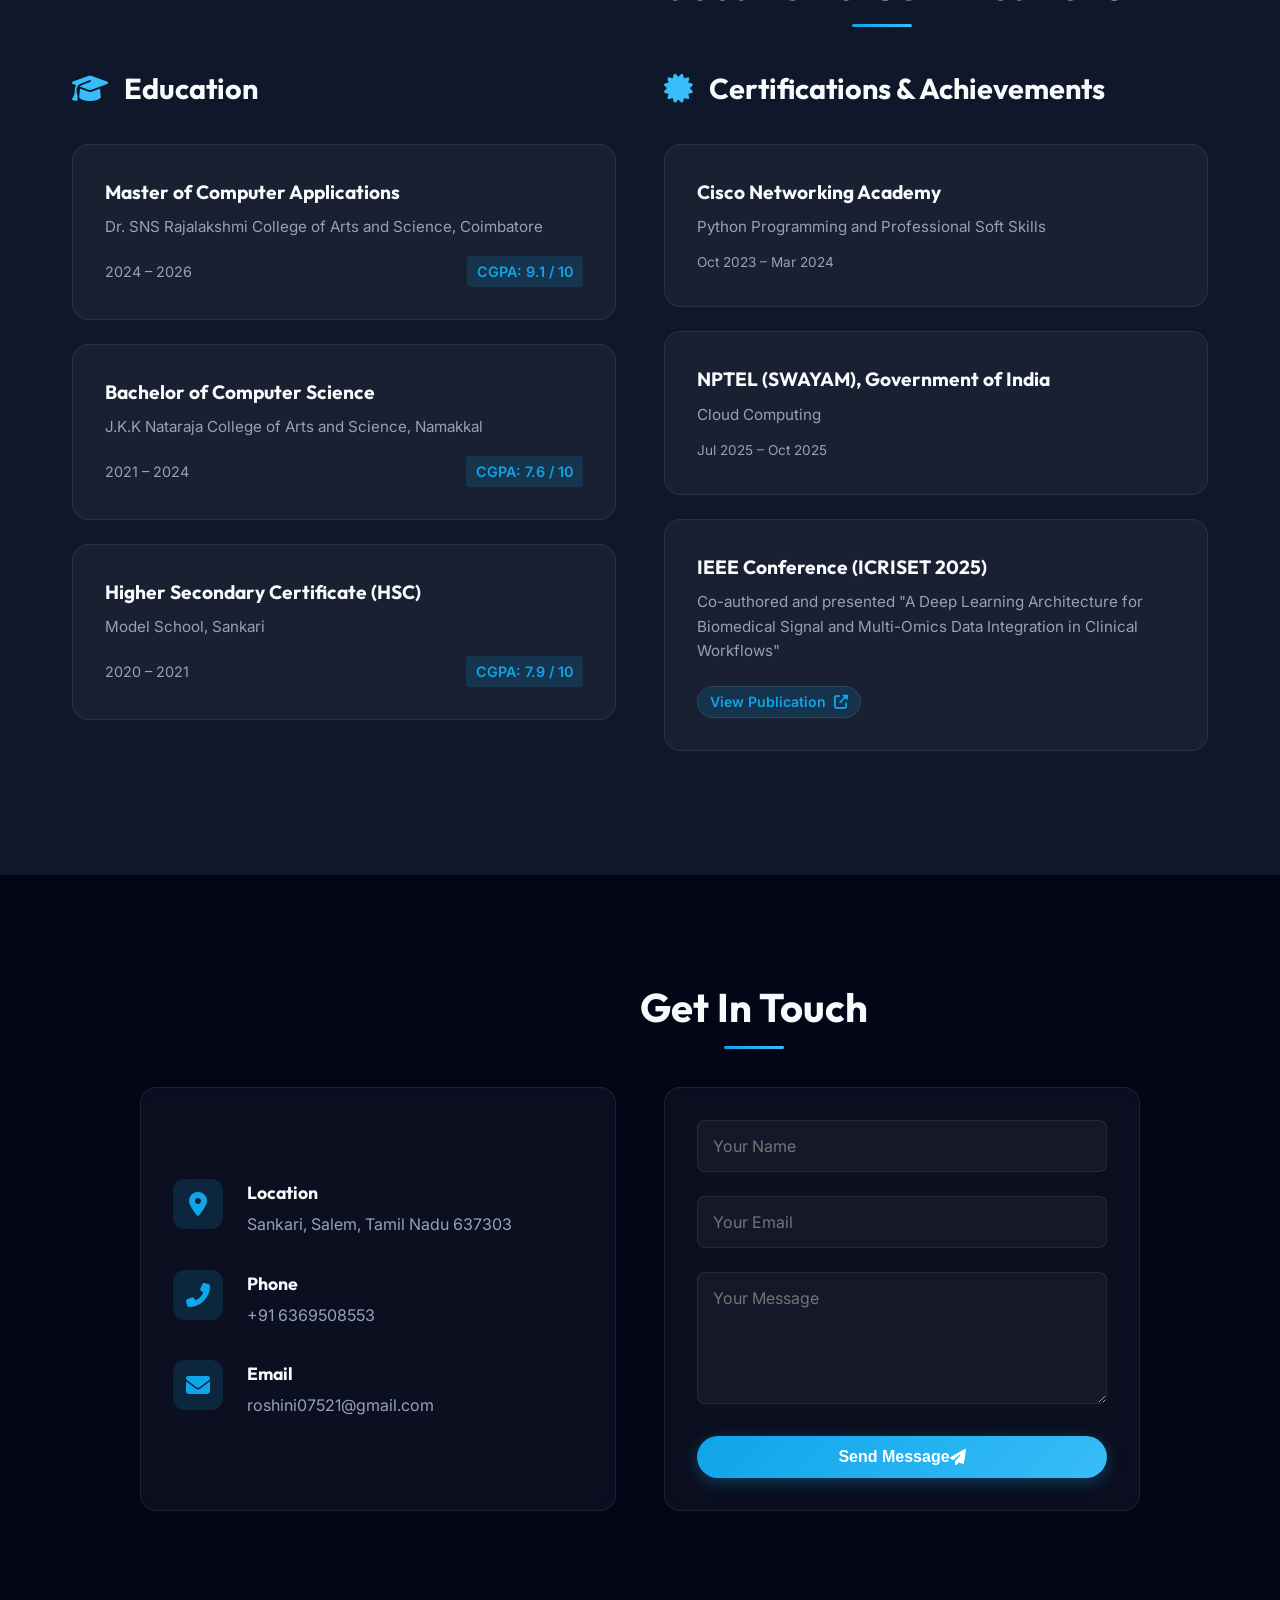
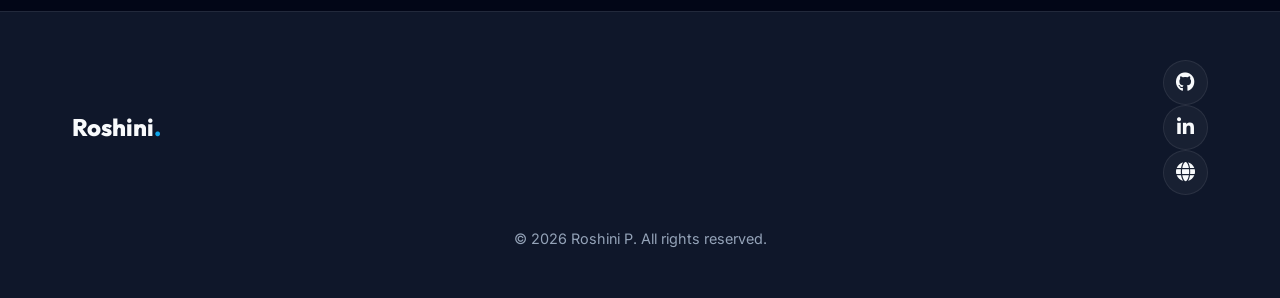
==== commit 365956e5: "Add certificates folder and certificate link styles" ====
--- a/index.html
+++ b/index.html
@@ -338,7 +338,7 @@
                     <div class="cert-card glass-panel reveal-up" style="--delay: 0.3s">
                         <h4>IEEE Conference (ICRISET 2025)</h4>
                         <p>Co-authored and presented "A Deep Learning Architecture for Biomedical Signal and Multi-Omics Data Integration in Clinical Workflows"</p>
-                        <a href="https://ieeexplore.ieee.org/document/11251705" target="_blank" rel="noopener noreferrer" style="color: var(--primary-color); font-size: 0.9rem; margin-top: 5px; display: inline-block;">View Publication <i class="fas fa-external-link-alt"></i></a>
+                        <a href="https://ieeexplore.ieee.org/document/11251705" target="_blank" rel="noopener noreferrer" class="cert-link">View Publication <i class="fas fa-external-link-alt"></i></a>
                     </div>
                 </div>
             </div>
--- a/css/style.css
+++ b/css/style.css
@@ -795,6 +795,30 @@
 .cert-date {
     font-size: 0.85rem;
     color: var(--text-secondary);
+    display: block;
+}
+
+.cert-link {
+    display: inline-flex;
+    align-items: center;
+    gap: 0.5rem;
+    color: var(--primary-color);
+    font-size: 0.88rem;
+    font-weight: 600;
+    margin-top: 0.6rem;
+    padding: 4px 12px;
+    border-radius: 20px;
+    background: var(--shadow-primary-light);
+    border: 1px solid var(--glass-border);
+    transition: all var(--transition-fast);
+}
+
+.cert-link:hover {
+    background: var(--primary-color);
+    color: #fff;
+    border-color: var(--primary-color);
+    transform: translateY(-2px);
+    box-shadow: 0 4px 12px var(--shadow-primary);
 }
 
 /* =========================================
